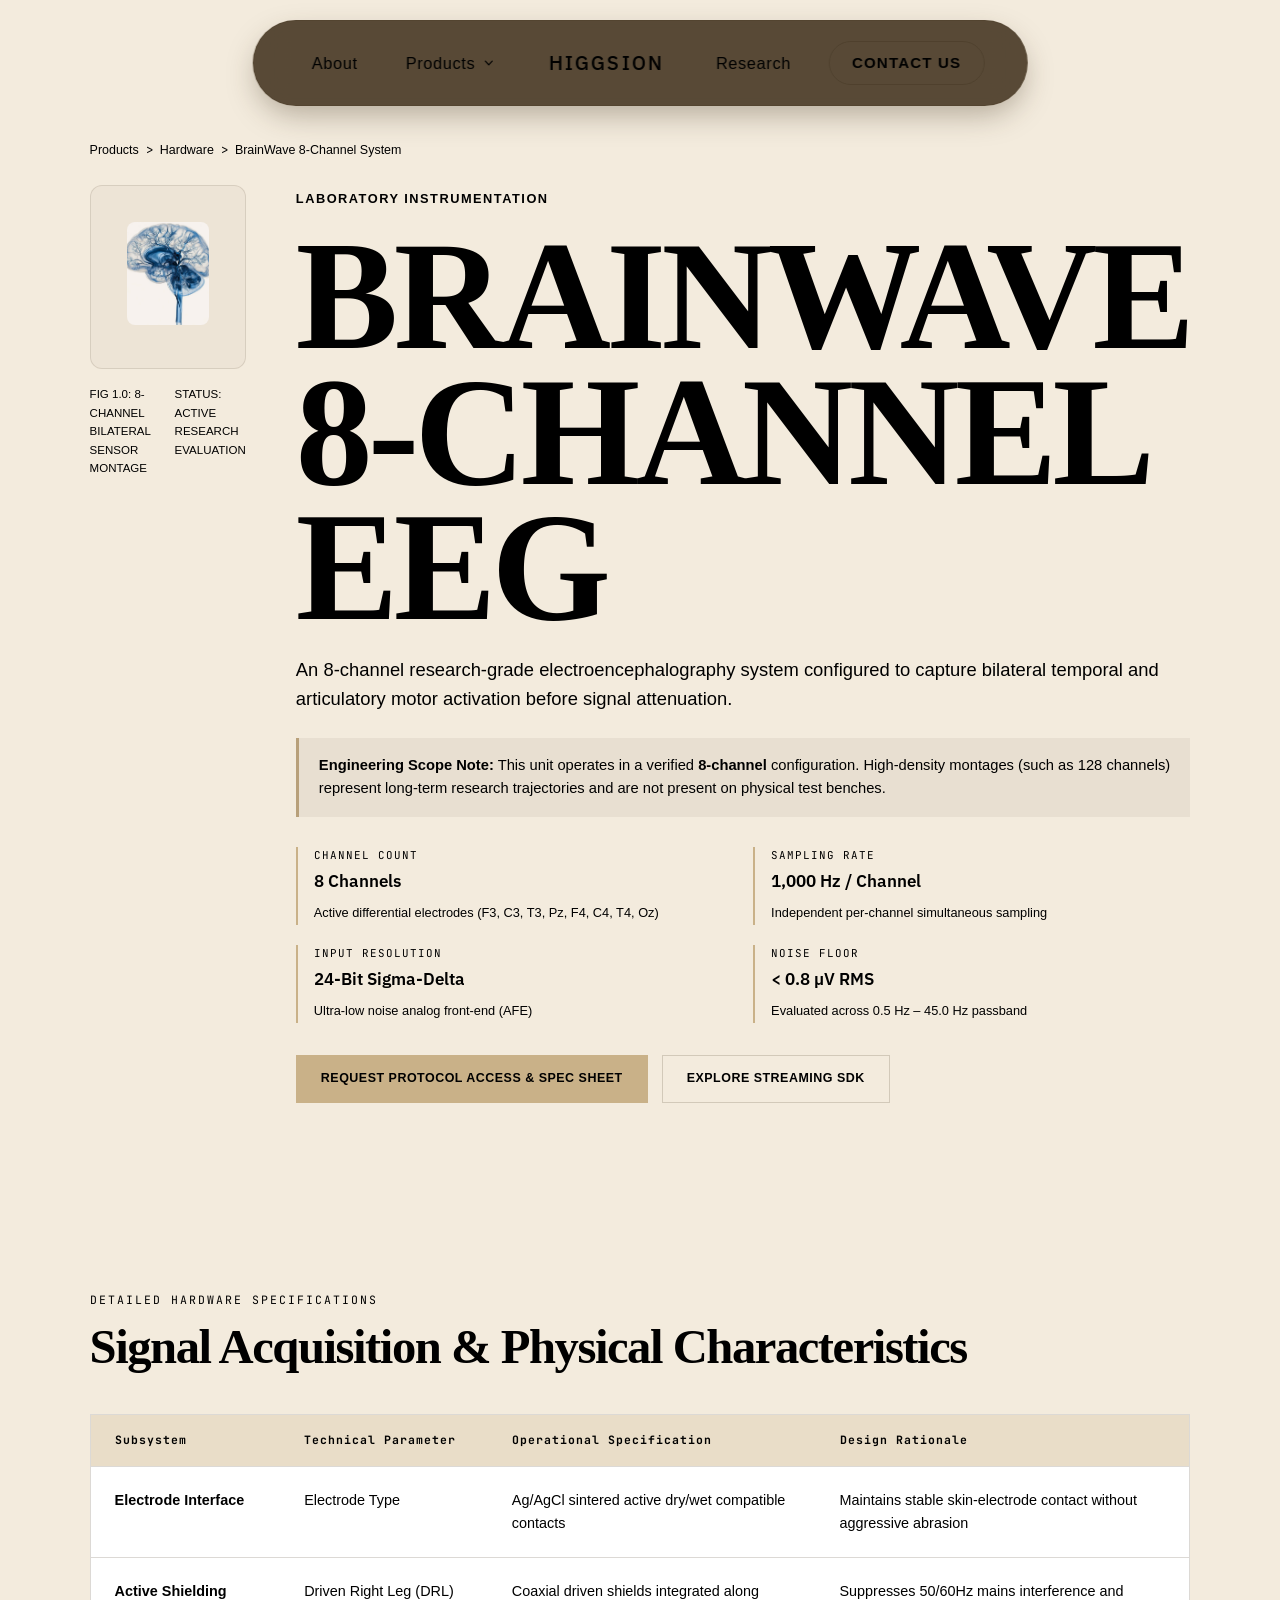
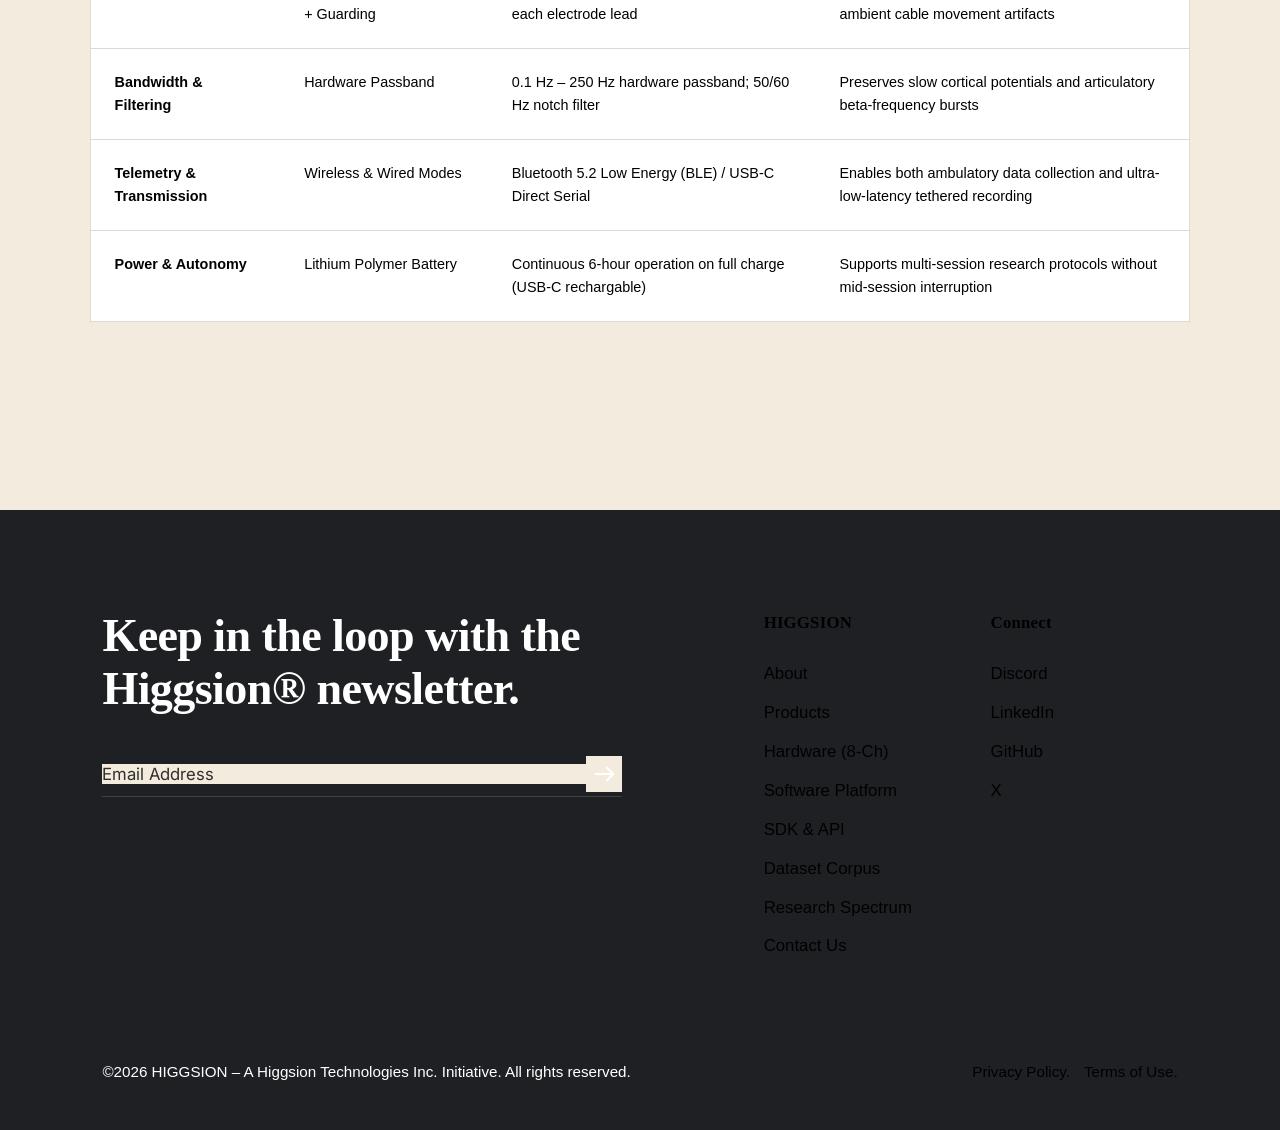
==== hardware-8ch.html @ 6fd5d8a6 "higgsion beige site" ====
<!DOCTYPE html>
<html lang="en">
<head>
    <meta charset="UTF-8">
    <meta name="viewport" content="width=device-width, initial-scale=1.0">
    <title>BrainWave 8-Channel EEG System | Higgsion Hardware</title>
    <meta name="description" content="Technical specifications, electrode montages, and signal acquisition details for the BrainWave 8-Channel Non-Invasive EEG System.">
    <link rel="stylesheet" href="style.css">
    <link rel="preconnect" href="https://fonts.googleapis.com">
    <link rel="preconnect" href="https://fonts.gstatic.com" crossorigin>
    <link href="https://fonts.googleapis.com/css2?family=Big+Shoulders+Display:wght@700;800;900&family=IBM+Plex+Sans:wght@400;500;600;700&family=Inter:wght@300;400;500;600&family=JetBrains+Mono:wght@400;500&display=swap" rel="stylesheet">
</head>
<body style="background-color: #F3EBDD; color: #000000;">
    <!-- Floating Tablet Navbar -->
    <header class="navbar" id="navbar">
        <div class="nav-container">
            <nav class="nav-links" id="primary-navigation" aria-label="Primary navigation">
                <a href="index.html#about" class="nav-item">About</a>

                <!-- Product Dropdown Menu Wrapper -->
                                <!-- Product Dropdown Menu Wrapper -->
                <div class="nav-dropdown-wrapper" id="product-dropdown-wrapper">
                    <a href="products.html" class="nav-item nav-dropdown-btn" id="product-menu-trigger">
                        <span>Products</span>
                        <svg class="dropdown-chevron-icon" viewBox="0 0 20 20" fill="currentColor">
                            <path fill-rule="evenodd" d="M5.23 7.21a.75.75 0 011.06.02L10 11.168l3.71-3.938a.75.75 0 111.08 1.04l-4.25 4.5a.75.75 0 01-1.08 0l-4.25-4.5a.75.75 0 01.02-1.06z" clip-rule="evenodd" />
                        </svg>
                    </a>

                    <!-- Mega Dropdown Panel -->
                    <div class="mega-dropdown-menu" id="product-mega-panel">
                        <div class="mega-dropdown-inner">
                            
                            <!-- Left Column: Categories -->
                            <div class="mega-col-categories">
                                <span class="mega-eyebrow-label">CATEGORIES</span>
                                
                                <div class="mega-category-item active" data-target="panel-hardware">
                                    <div class="cat-title">Hardware</div>
                                    <span class="cat-hint">BrainWave 8-Ch Sensory System</span>
                                </div>

                                <div class="mega-category-item" data-target="panel-software">
                                    <div class="cat-title">Software</div>
                                    <span class="cat-hint">Research Platform, SDK &amp; APIs</span>
                                </div>

                                <div class="mega-category-item" data-target="panel-dataset">
                                    <div class="cat-title">Corpus &amp; Models</div>
                                    <span class="cat-hint">Standardized Neural Datasets</span>
                                </div>
                            </div>

                            <div class="mega-vertical-divider"></div>

                            <!-- Right Dynamic Content Area -->
                            <div class="mega-col-content-view">
                                
                                <!-- Hardware View (Default Active) -->
                                <div class="mega-tab-view active" id="view-hardware">
                                    <div class="mega-view-grid">
                                        <div class="mega-view-info">
                                            <span class="mega-eyebrow-label">HARDWARE OVERVIEW</span>
                                            <h4 class="mega-highlight-title">BrainWave 8-Ch Headset</h4>
                                            <div class="headset-badge-tag">8-CH PRECISION MONTAGE</div>
                                            <p class="mega-highlight-desc">
                                                An 8-channel research-grade electroencephalography montage engineered for lightweight, non-invasive neural intent capture. Designed with active shielding, dry-contact compatibility, and micro-volt level signal fidelity.
                                            </p>
                                            <div class="mega-sub-links-group">
                                                <a href="hardware-8ch.html" class="mega-sub-link">
                                                    <span class="sub-link-title">Explore 8-Channel Specs &rarr;</span>
                                                    <span class="sub-link-desc">Electrode placement, sampling rate, and low-noise active acquisition.</span>
                                                </a>
                                            </div>
                                        </div>

                                        <div class="mega-view-card">
                                            <div class="mega-card-frame">
                                                <img src="assets/brain2.png" alt="BrainWave 8-Channel Headset" class="mega-preview-img">
                                                <div class="mega-card-caption">
                                                    <strong>BrainWave 8-Ch Headset</strong>
                                                    <span>Laboratory-grade precision for non-invasive neural communication.</span>
                                                </div>
                                            </div>
                                        </div>
                                    </div>
                                </div>

                                <!-- Software View -->
                                <div class="mega-tab-view" id="view-software">
                                    <div class="mega-view-grid">
                                        <div class="mega-view-info">
                                            <span class="mega-eyebrow-label">SOFTWARE &amp; DEVELOPER TOOLS</span>
                                            <h4 class="mega-highlight-title">Computational Neural Suite</h4>
                                            <p class="mega-highlight-desc">
                                                Comprehensive developer tools, neural token datasets, and high-throughput streaming APIs to build brain–computer applications.
                                            </p>
                                            
                                            <div class="software-features-list">
                                                <a href="software-research.html" class="software-feature-item">
                                                    <div class="feature-tag">PLATFORM</div>
                                                    <div class="feature-detail">
                                                        <span class="feature-name">Research Platform</span>
                                                        <span class="feature-sub">Real-time telemetry, spectral decomposition, and protocol design.</span>
                                                    </div>
                                                </a>

                                                <a href="software-sdk.html" class="software-feature-item">
                                                    <div class="feature-tag">SDK &amp; API</div>
                                                    <div class="feature-detail">
                                                        <span class="feature-name">Core SDK &amp; Streaming API</span>
                                                        <span class="feature-sub">Python &amp; C++ bindings, Lab Streaming Layer (LSL), sub-15ms WebSocket.</span>
                                                    </div>
                                                </a>

                                                <a href="software-models.html" class="software-feature-item">
                                                    <div class="feature-tag">MODELS</div>
                                                    <div class="feature-detail">
                                                        <span class="feature-name">Neural Models &amp; Apps</span>
                                                        <span class="feature-sub">Spatiotemporal conformers &amp; phoneme decoding prototypes.</span>
                                                    </div>
                                                </a>
                                            </div>
                                        </div>

                                        <div class="mega-view-card">
                                            <div class="mega-card-frame">
                                                <img src="assets/brain3.png" alt="Neural Decoding Suite" class="mega-preview-img">
                                                <div class="mega-card-caption">
                                                    <strong>Developer Suite</strong>
                                                    <span>Stream live telemetry, train decoders, and integrate assistive apps.</span>
                                                </div>
                                            </div>
                                        </div>
                                    </div>
                                </div>

                                <!-- Corpus & Models View -->
                                <div class="mega-tab-view" id="view-dataset">
                                    <div class="mega-view-grid">
                                        <div class="mega-view-info">
                                            <span class="mega-eyebrow-label">NEURAL DATASETS</span>
                                            <h4 class="mega-highlight-title">Standardized Neural Corpus</h4>
                                            <div class="headset-badge-tag">TARGET: 50–100 PARTICIPANTS</div>
                                            <p class="mega-highlight-desc">
                                                Synchronized 8-channel EEG recordings mapped against phoneme prompts, imagined speech sequences, and motor intentions.
                                            </p>
                                            <div class="mega-sub-links-group">
                                                <a href="software-dataset.html" class="mega-sub-link">
                                                    <span class="sub-link-title">Explore Dataset Documentation &rarr;</span>
                                                    <span class="sub-link-desc">Target cohort metrics, schema, protocol verification and licensing.</span>
                                                </a>
                                            </div>
                                        </div>

                                        <div class="mega-view-card">
                                            <div class="mega-card-frame">
                                                <img src="assets/dataset.jpg" alt="Neural Corpus" class="mega-preview-img">
                                                <div class="mega-card-caption">
                                                    <strong>Standardized Data Tokenizer</strong>
                                                    <span>BIDS-compliant neural telemetry for machine learning.</span>
                                                </div>
                                            </div>
                                        </div>
                                    </div>
                                </div>

                            </div>

                        </div>
                    </div>
                </div>
                <a href="index.html" class="nav-item nav-brand-highlight">HIGGSION</a>
                <a href="research.html" class="nav-item">Research</a>
                <a href="#contact" class="btn btn-secondary nav-cta" id="nav-contact-btn">Contact Us</a>
            </nav>
            <button type="button" class="mobile-toggle" id="mobile-toggle" aria-expanded="false" aria-controls="primary-navigation" aria-label="Toggle menu">
                <span class="toggle-bar"></span>
                <span class="toggle-bar"></span>
            </button>
        </div>
    </header>

    <main style="padding-top: 140px; padding-bottom: 80px;">
        <div class="container">
            <!-- Breadcrumbs -->
            <div style="font-family: var(--font-mono); font-size: 0.78rem; color: #000000; margin-bottom: 24px;">
                <a href="products.html" style="color: #000000; text-decoration: none;">Products</a> &gt; <span>Hardware</span> &gt; <span>BrainWave 8-Channel System</span>
            </div>

            <div class="hardware-hero-grid" style="display: grid; grid-template-columns: 1.1fr 1fr; gap: 50px; align-items: start; margin-bottom: 80px;">
                <div class="hardware-media-column">
                    <div style="background: rgba(70, 50, 25, 0.03); border: 1px solid rgba(60, 45, 25, 0.12); border-radius: 12px; padding: 36px; text-align: center;">
                        <img src="assets/brain2.png" alt="BrainWave 8-Channel EEG Montage" style="max-width: 100%; height: auto; border-radius: 8px;">
                    </div>
                    <div style="margin-top: 16px; display: flex; justify-content: space-between; font-family: var(--font-mono); font-size: 0.72rem; color: #000000;">
                        <span>FIG 1.0: 8-CHANNEL BILATERAL SENSOR MONTAGE</span>
                        <span>STATUS: ACTIVE RESEARCH EVALUATION</span>
                    </div>
                </div>

                <div class="hardware-spec-summary">
                    <span class="section-tag-eyebrow">LABORATORY INSTRUMENTATION</span>
                    <h1 class="hero-title" style="font-size: clamp(2.8rem, 5vw, 4.5rem); margin: 8px 0 20px 0;">BrainWave 8-Channel EEG</h1>
                    <p style="font-size: 1.15rem; line-height: 1.6; color: #000000; margin-bottom: 24px;">
                        An 8-channel research-grade electroencephalography system configured to capture bilateral temporal and articulatory motor activation before signal attenuation.
                    </p>

                    <div style="background: rgba(60, 45, 25, 0.06); border-left: 3px solid #B8A07A; padding: 16px 20px; margin-bottom: 30px;">
                        <p style="margin: 0; font-size: 0.92rem; color: #000000;">
                            <strong>Engineering Scope Note:</strong> This unit operates in a verified <strong>8-channel</strong> configuration. High-density montages (such as 128 channels) represent long-term research trajectories and are not present on physical test benches.
                        </p>
                    </div>

                    <div class="specs-grid" style="display: grid; grid-template-columns: 1fr 1fr; gap: 20px; margin-bottom: 32px;">
                        <div class="spec-item">
                            <span class="spec-label">CHANNEL COUNT</span>
                            <span class="spec-value">8 Channels</span>
                            <span class="spec-desc">Active differential electrodes (F3, C3, T3, Pz, F4, C4, T4, Oz)</span>
                        </div>
                        <div class="spec-item">
                            <span class="spec-label">SAMPLING RATE</span>
                            <span class="spec-value">1,000 Hz / Channel</span>
                            <span class="spec-desc">Independent per-channel simultaneous sampling</span>
                        </div>
                        <div class="spec-item">
                            <span class="spec-label">INPUT RESOLUTION</span>
                            <span class="spec-value">24-Bit Sigma-Delta</span>
                            <span class="spec-desc">Ultra-low noise analog front-end (AFE)</span>
                        </div>
                        <div class="spec-item">
                            <span class="spec-label">NOISE FLOOR</span>
                            <span class="spec-value">&lt; 0.8 µV RMS</span>
                            <span class="spec-desc">Evaluated across 0.5 Hz – 45.0 Hz passband</span>
                        </div>
                    </div>

                    <div style="display: flex; gap: 14px; flex-wrap: wrap;">
                        <a href="#contact" class="btn btn-primary">Request Protocol Access &amp; Spec Sheet</a>
                        <a href="software-sdk.html" class="btn btn-outline">Explore Streaming SDK</a>
                    </div>
                </div>
            </div>

            <!-- Deep Dive Architecture -->
            <section class="section" style="padding: 60px 0; border-top: 1px solid rgba(60, 45, 25, 0.08);">
                <span class="section-num">DETAILED HARDWARE SPECIFICATIONS</span>
                <h2 class="section-heading" style="margin-bottom: 40px;">Signal Acquisition &amp; Physical Characteristics</h2>

                <div class="research-table-wrapper">
                    <table class="research-table">
                        <thead>
                            <tr>
                                <th>Subsystem</th>
                                <th>Technical Parameter</th>
                                <th>Operational Specification</th>
                                <th>Design Rationale</th>
                            </tr>
                        </thead>
                        <tbody>
                            <tr>
                                <td><strong>Electrode Interface</strong></td>
                                <td>Electrode Type</td>
                                <td>Ag/AgCl sintered active dry/wet compatible contacts</td>
                                <td>Maintains stable skin-electrode contact without aggressive abrasion</td>
                            </tr>
                            <tr>
                                <td><strong>Active Shielding</strong></td>
                                <td>Driven Right Leg (DRL) + Guarding</td>
                                <td>Coaxial driven shields integrated along each electrode lead</td>
                                <td>Suppresses 50/60Hz mains interference and ambient cable movement artifacts</td>
                            </tr>
                            <tr>
                                <td><strong>Bandwidth &amp; Filtering</strong></td>
                                <td>Hardware Passband</td>
                                <td>0.1 Hz – 250 Hz hardware passband; 50/60 Hz notch filter</td>
                                <td>Preserves slow cortical potentials and articulatory beta-frequency bursts</td>
                            </tr>
                            <tr>
                                <td><strong>Telemetry &amp; Transmission</strong></td>
                                <td>Wireless &amp; Wired Modes</td>
                                <td>Bluetooth 5.2 Low Energy (BLE) / USB-C Direct Serial</td>
                                <td>Enables both ambulatory data collection and ultra-low-latency tethered recording</td>
                            </tr>
                            <tr>
                                <td><strong>Power &amp; Autonomy</strong></td>
                                <td>Lithium Polymer Battery</td>
                                <td>Continuous 6-hour operation on full charge (USB-C rechargable)</td>
                                <td>Supports multi-session research protocols without mid-session interruption</td>
                            </tr>
                        </tbody>
                    </table>
                </div>
            </section>
        </div>
    </main>

        <!-- GSAP-STYLE MINIMAL EDITORIAL LIGHT FOOTER -->
        <footer class="site-footer gsap-style-footer" id="footer">
            <div class="container footer-main-wrapper">
                <div class="footer-top-grid">
                    <div class="footer-newsletter-col">
                        <h2 class="newsletter-headline">Keep in the loop with the Higgsion® newsletter.</h2>
                        <form class="newsletter-form" id="newsletter-form" onsubmit="event.preventDefault();">
                            <div class="newsletter-input-wrap">
                                <input type="email" placeholder="Email Address" required class="newsletter-input">
                                <button type="submit" class="newsletter-submit-btn" aria-label="Subscribe">
                                    <svg viewBox="0 0 24 24" fill="none" stroke="currentColor" stroke-width="1.8">
                                        <line x1="4" y1="12" x2="20" y2="12"></line>
                                        <polyline points="14 6 20 12 14 18"></polyline>
                                    </svg>
                                </button>
                            </div>
                        </form>
                    </div>

                    <div class="footer-columns-group">
                        <div class="footer-nav-col">
                            <h4 class="col-title">HIGGSION</h4>
                            <ul class="col-links">
                                <li><a href="index.html#about">About</a></li>
                                <li><a href="products.html">Products</a></li>
                                <li><a href="hardware-8ch.html">Hardware (8-Ch)</a></li>
                                <li><a href="software-research.html">Software Platform</a></li>
                                <li><a href="software-sdk.html">SDK & API</a></li>
                                <li><a href="software-dataset.html">Dataset Corpus</a></li>
                                <li><a href="research.html">Research Spectrum</a></li>
                                <li><a href="#contact" class="footer-contact-trigger">Contact Us</a></li>
                            </ul>
                        </div>

                        <div class="footer-nav-col">
                            <h4 class="col-title">Connect</h4>
                            <ul class="col-links">
                                <li><a href="https://discord.com" target="_blank" rel="noopener">Discord</a></li>
                                <li><a href="https://linkedin.com" target="_blank" rel="noopener">LinkedIn</a></li>
                                <li><a href="https://github.com" target="_blank" rel="noopener">GitHub</a></li>
                                <li><a href="https://x.com" target="_blank" rel="noopener">X</a></li>
                            </ul>
                        </div>
                    </div>
                </div>

                <div class="footer-bottom-flex">
                    <div class="footer-copy-text">
                        ©2026 HIGGSION – A Higgsion Technologies Inc. Initiative. All rights reserved.
                    </div>
                    <div class="footer-legal-group">
                        <a href="#privacy">Privacy Policy.</a>
                        <a href="#terms">Terms of Use.</a>
                    </div>
                </div>
            </div>
        </footer>
    <script src="script.js"></script>
    <!-- Universal Accessible Modal Dialog -->
    <div class="modal-backdrop" id="universal-modal" aria-hidden="true" role="dialog" aria-modal="true" aria-labelledby="modal-title">
        <div class="modal-window">
            <button class="modal-close-btn" id="modal-close-btn" aria-label="Close dialog">&times;</button>
            <div class="modal-header">
                <span class="modal-eyebrow" id="modal-eyebrow">BRAINWAVE R&amp;D DESK</span>
                <h3 class="modal-title" id="modal-title">Initiate Inquiry</h3>
            </div>
            <div class="modal-body" id="modal-body">
                <form id="modal-request-form" class="modal-form">
                    <div class="form-group">
                        <label for="modal-input-name">FULL NAME</label>
                        <input type="text" id="modal-input-name" required placeholder="Dr. Jane Doe">
                    </div>
                    <div class="form-group">
                        <label for="modal-input-email">INSTITUTIONAL EMAIL</label>
                        <input type="email" id="modal-input-email" required placeholder="colleague@institution.edu">
                    </div>
                    <div class="form-group">
                        <label for="modal-input-topic">TOPIC / INQUIRY TYPE</label>
                        <input type="text" id="modal-input-topic" required placeholder="Hardware Allocation, SDK Integration, Dataset Access">
                    </div>
                    <div class="form-group">
                        <label for="modal-input-message">MESSAGE</label>
                        <textarea id="modal-input-message" rows="4" required placeholder="Describe your research protocol or inquiry details..."></textarea>
                    </div>
                    <button type="submit" class="btn btn-primary btn-block modal-submit-btn">
                        <span>Submit Inquiry</span>
                    </button>
                    <div id="modal-feedback" class="form-feedback" aria-live="polite"></div>
                </form>
            </div>
        </div>
    </div>
    <script src="script.js"></script>
</body>
</html>
---- style.css ----
/* ==========================================================================
   DESIGN SYSTEM TOKENS & FOUNDATIONS
   Theme: Scientific, Clinical, Restrained Editorial Light Palette
   ========================================================================== */

:root {
    /* Required Primary Palette */
    --color-bg: #F3EBDD;             /* Main background (Warm white) */
    --color-text-primary: #000000;   /* Graphite / Primary text */
    --color-text-secondary: #000000; /* Cool muted grey / Secondary text */
    --color-primary-blue: #C9B188;   /* Scientific Slate Blue */
    --color-section-bg: #E9DDC8;     /* Section background (Soft grey) */
    --color-border: rgba(60, 45, 25, 0.18);         /* Precision hairline border */
    --color-deep-navy: #E4D8C2;      /* High-contrast scientific dark */
    --color-electric-blue: #A8844F;  /* High-impact accent blue */
    --color-white: #FFFFFF;
    
    /* Functional Semantic Aliases */
    --surface-card: #F8F2E7;
    --surface-card-hover: #F8F9FA;
    --border-subtle: rgba(32, 42, 53, 0.08);
    --border-dark-section: rgba(60, 45, 25, 0.18);
    --border-accent: rgba(160, 130, 80, 0.35);

    /* Typography Families */
    --font-editorial: 'Big Shoulders Display', -apple-system, sans-serif;
    --font-heading: 'IBM Plex Sans', -apple-system, BlinkMacSystemFont, sans-serif;
    --font-ui: 'Inter', -apple-system, BlinkMacSystemFont, sans-serif;
    --font-mono: 'JetBrains Mono', 'Courier New', monospace;

    /* Transitions & Layout */
    --transition-fast: 0.18s cubic-bezier(0.16, 1, 0.3, 1);
    --transition-smooth: 0.35s cubic-bezier(0.16, 1, 0.3, 1);
    --container-max: 1240px;
    --radius-sharp: 0px; /* Rigorous clinical aesthetic */
}

/* Base Reset & Box Sizing */
*, *::before, *::after {
    margin: 0;
    padding: 0;
    box-sizing: border-box;
}

html {
    scroll-behavior: smooth;
    font-size: 16px;
    background-color: var(--color-bg);
}

body {
    background-color: var(--color-bg);
    color: #000000;
    font-family: var(--font-ui);
    font-size: 1rem;
    line-height: 1.65;
    -webkit-font-smoothing: antialiased;
    -moz-osx-font-smoothing: grayscale;
    overflow-x: hidden;
}

/* Accessibility Skip Link */
.skip-link {
    position: absolute;
    top: -40px;
    left: 20px;
    background: var(--color-deep-navy);
    color: #000000;
    padding: 8px 16px;
    z-index: 9999;
    font-family: var(--font-mono);
    font-size: 0.85rem;
    text-decoration: none;
    transition: top 0.2s ease;
}
.skip-link:focus {
    top: 15px;
}

/* Global Container */
.container {
    width: 100%;
    max-width: var(--container-max);
    margin: 0 auto;
    padding: 0 32px;
}

/* Section Rhythm */
.section {
    padding: 110px 0;
    border-bottom: 1px solid var(--color-border);
    position: relative;
}

/* ==========================================================================
   NAVIGATION BAR
   ========================================================================== */

.navbar {
    position: sticky;
    top: 0;
    z-index: 1000;
    background: rgba(70, 50, 25, 0.94);
    backdrop-filter: blur(10px);
    border-bottom: 1px solid var(--color-border);
    transition: background 0.2s ease;
}

.nav-container {
    max-width: var(--container-max);
    margin: 0 auto;
    padding: 18px 32px;
    display: flex;
    justify-content: space-between;
    align-items: center;
}

.nav-brand {
    display: flex;
    align-items: center;
    gap: 16px;
}

.brand-link {
    display: flex;
    flex-direction: column;
    text-decoration: none;
}

.brand-name {
    font-family: var(--font-heading);
    font-weight: 700;
    font-size: 1.25rem;
    letter-spacing: -0.5px;
    color: #000000;
    line-height: 1;
}

.brand-sub {
    font-family: var(--font-mono);
    font-size: 0.65rem;
    letter-spacing: 1px;
    color: #000000;
    text-transform: uppercase;
}

.status-pill {
    display: inline-flex;
    align-items: center;
    gap: 8px;
    background: var(--color-section-bg);
    border: 1px solid var(--color-border);
    padding: 4px 10px;
    font-family: var(--font-mono);
    font-size: 0.65rem;
    color: #000000;
    letter-spacing: 1.2px;
}

.status-indicator {
    width: 6px;
    height: 6px;
    background: var(--color-primary-blue);
    border-radius: 50%;
    animation: statusPulse 2.4s infinite;
}

@keyframes statusPulse {
    0%, 100% { opacity: 1; transform: scale(1); }
    50% { opacity: 0.3; transform: scale(0.8); }
}

.nav-links {
    display: flex;
    align-items: center;
    gap: 28px;
}

.nav-item {
    font-family: var(--font-ui);
    font-size: 0.88rem;
    font-weight: 500;
    color: #000000;
    text-decoration: none;
    transition: color var(--transition-fast);
}

.nav-item:hover, .nav-item:focus {
    color: #000000;
}

.nav-actions {
    display: flex;
    align-items: center;
    gap: 12px;
}

.mobile-toggle {
    display: none;
    background: none;
    border: 1px solid var(--color-border);
    padding: 8px 10px;
    cursor: pointer;
}

.toggle-bar {
    display: block;
    width: 20px;
    height: 2px;
    background: var(--color-text-primary);
    margin: 4px 0;
    transition: transform 0.2s ease;
}

/* ==========================================================================
   BUTTONS & TYPOGRAPHIC PRIMITIVES
   ========================================================================== */

.btn {
    display: inline-flex;
    align-items: center;
    justify-content: center;
    gap: 10px;
    font-family: var(--font-mono);
    font-size: 0.78rem;
    font-weight: 500;
    letter-spacing: 1px;
    text-transform: uppercase;
    text-decoration: none;
    padding: 13px 24px;
    border: 1px solid transparent;
    cursor: pointer;
    transition: all var(--transition-fast);
}

.btn-primary {
    background: var(--color-primary-blue);
    color: #000000;
    border-color: var(--color-primary-blue);
}

.btn-primary:hover, .btn-primary:focus {
    background: #BBA277;
    border-color: #B8A07A;
    box-shadow: 0 4px 12px rgba(60, 45, 25, 0.2);
}

.btn-secondary {
    background: transparent;
    color: #000000;
    border-color: var(--color-border);
}

.btn-secondary:hover {
    border-color: var(--color-primary-blue);
    background: rgba(60, 45, 25, 0.04);
}

.btn-outline {
    background: transparent;
    color: #000000;
    border: 1px solid var(--color-border);
}

.btn-outline:hover {
    border-color: var(--color-text-primary);
    background: #FFFFFF;
}

.btn-arrow {
    display: inline-block;
    transition: transform var(--transition-fast);
}

.btn:hover .btn-arrow {
    transform: translateX(4px);
}

.btn-block {
    width: 100%;
}

/* Section Intros & Headings */
.section-num {
    display: block;
    font-family: var(--font-mono);
    font-size: 0.72rem;
    letter-spacing: 2px;
    color: #000000;
    text-transform: uppercase;
    margin-bottom: 12px;
}

.section-heading {
    font-family: var(--font-heading);
    font-size: clamp(2.2rem, 3.8vw, 3.4rem);
    font-weight: 700;
    line-height: 1.1;
    color: #000000;
    letter-spacing: -1px;
    margin-bottom: 16px;
    max-width: 900px;
}

.section-summary {
    font-size: 1.1rem;
    color: #000000;
    max-width: 760px;
    line-height: 1.6;
}

.section-intro {
    margin-bottom: 56px;
}

/* ==========================================================================
   SECTION 1: HERO
   ========================================================================== */

.hero-section {
    padding: 100px 0 90px;
    background: radial-gradient(circle at 80% 20%, rgba(60, 45, 25, 0.05) 0%, transparent 60%);
}

.eyebrow-wrapper {
    display: flex;
    align-items: center;
    gap: 16px;
    margin-bottom: 20px;
    flex-wrap: wrap;
}

.eyebrow {
    font-family: var(--font-mono);
    font-size: 0.75rem;
    letter-spacing: 2.5px;
    color: #000000;
    font-weight: 500;
}

.meta-tag {
    font-family: var(--font-mono);
    font-size: 0.65rem;
    letter-spacing: 1px;
    color: #000000;
    background: var(--color-section-bg);
    border: 1px solid var(--color-border);
    padding: 3px 8px;
}

.hero-title {
    font-family: var(--font-editorial);
    font-size: clamp(4.5rem, 11vw, 9.5rem);
    line-height: 0.88;
    font-weight: 900;
    letter-spacing: -0.5px;
    text-transform: uppercase;
    color: #000000;
    margin-bottom: 45px;
}

.hero-grid {
    display: grid;
    grid-template-columns: 1.1fr 1.25fr;
    gap: 50px;
    align-items: flex-start;
}

.hero-lead {
    font-size: 1.35rem;
    font-weight: 400;
    line-height: 1.5;
    color: #000000;
    margin-bottom: 20px;
}

.hero-detail {
    font-size: 1rem;
    line-height: 1.65;
    color: #000000;
    margin-bottom: 35px;
}

.hero-actions {
    display: flex;
    gap: 14px;
    flex-wrap: wrap;
}

/* Hero Signal Visualizer */
.hero-telemetry-stage {
    display: flex;
    flex-direction: column;
    gap: 12px;
}

.telemetry-card {
    background: var(--color-deep-navy);
    border: 1px solid #B8A07A;
    padding: 24px;
    box-shadow: 0 16px 36px rgba(60, 45, 25, 0.08);
}

.telemetry-top {
    display: flex;
    justify-content: space-between;
    align-items: center;
    border-bottom: 1px solid rgba(60, 45, 25, 0.1);
    padding-bottom: 12px;
    margin-bottom: 16px;
    font-family: var(--font-mono);
    font-size: 0.68rem;
    letter-spacing: 1px;
}

.telemetry-label {
    color: #000000;
}

.telemetry-status {
    color: #000000;
}

.canvas-wrapper {
    width: 100%;
    height: 180px;
    background: #E9DDC8;
    border: 1px solid rgba(60, 45, 25, 0.05);
    position: relative;
}

#eeg-canvas {
    width: 100%;
    height: 100%;
    display: block;
}

.telemetry-footer {
    display: grid;
    grid-template-columns: repeat(3, 1fr);
    gap: 12px;
    margin-top: 16px;
    padding-top: 12px;
    border-top: 1px solid rgba(60, 45, 25, 0.1);
    font-family: var(--font-mono);
    font-size: 0.65rem;
    color: #000000;
}

.telemetry-footer strong {
    color: #000000;
}

.figure-caption {
    font-size: 0.8rem;
    color: #000000;
    line-height: 1.45;
}

/* ==========================================================================
   SECTION 2: RESEARCH CREDIBILITY
   ========================================================================== */

.credibility-section {
    background: var(--color-section-bg);
}

.credibility-grid {
    display: grid;
    grid-template-columns: repeat(auto-fit, minmax(220px, 1fr));
    gap: 20px;
}

.credibility-card {
    background: var(--color-white);
    border: 1px solid var(--color-border);
    padding: 32px 26px;
    display: flex;
    flex-direction: column;
    transition: transform var(--transition-fast), border-color var(--transition-fast);
}

.credibility-card:hover {
    transform: translateY(-3px);
    border-color: var(--color-primary-blue);
}

.card-meta {
    font-family: var(--font-mono);
    font-size: 0.68rem;
    color: #000000;
    letter-spacing: 1.5px;
    margin-bottom: 14px;
}

.card-title {
    font-family: var(--font-heading);
    font-size: 1.25rem;
    font-weight: 600;
    line-height: 1.2;
    margin-bottom: 12px;
    color: #000000;
}

.card-body {
    font-size: 0.9rem;
    color: #000000;
    line-height: 1.55;
    margin-bottom: 24px;
    flex-grow: 1;
}

.spec-list {
    list-style: none;
    border-top: 1px solid var(--color-border);
    padding-top: 16px;
    font-family: var(--font-mono);
    font-size: 0.7rem;
    color: #000000;
}

.spec-list li {
    margin-bottom: 6px;
    display: flex;
    align-items: center;
}

.spec-list li::before {
    content: "—";
    margin-right: 8px;
    color: #000000;
}

/* ==========================================================================
   SECTION 3: THE CHALLENGE
   ========================================================================== */

.two-col-layout {
    display: grid;
    grid-template-columns: 1.15fr 1fr;
    gap: 70px;
    align-items: center;
}

.editorial-text p {
    font-size: 1.05rem;
    color: #000000;
    margin-bottom: 20px;
    line-height: 1.7;
}

.scientific-quote {
    border-left: 2px solid var(--color-primary-blue);
    padding: 16px 24px;
    margin: 28px 0;
    font-style: italic;
    color: #000000;
    background: var(--color-section-bg);
}

.clinical-caveat {
    font-size: 0.85rem !important;
    border: 1px solid var(--color-border);
    padding: 12px 16px;
    background: #FFFFFF;
}

/* Schematic Box */
.clinical-diagram-card {
    background: var(--color-white);
    border: 1px solid var(--color-border);
    padding: 36px;
}

.diagram-head {
    display: flex;
    justify-content: space-between;
    font-family: var(--font-mono);
    font-size: 0.68rem;
    color: #000000;
    letter-spacing: 1px;
    border-bottom: 1px solid var(--color-border);
    padding-bottom: 12px;
    margin-bottom: 30px;
}

.schematic-box {
    display: flex;
    flex-direction: column;
    gap: 16px;
    position: relative;
}

.cortex-block, .muscle-block {
    background: var(--color-section-bg);
    border: 1px solid var(--color-border);
    padding: 20px;
    display: flex;
    flex-direction: column;
    gap: 6px;
}

.cortex-tag {
    font-family: var(--font-mono);
    font-size: 0.72rem;
    font-weight: 500;
    letter-spacing: 1px;
    color: #000000;
}

.cortex-status {
    font-size: 0.88rem;
    font-weight: 500;
    color: #000000;
}

.break-line {
    text-align: center;
    font-family: var(--font-mono);
    font-size: 0.72rem;
    color: #000000;
    padding: 6px 0;
    letter-spacing: 1px;
}

.bridge-arrow {
    margin-top: 10px;
    border: 1px dashed var(--color-electric-blue);
    padding: 14px;
    text-align: center;
    background: rgba(60, 45, 25, 0.03);
}

.bridge-label {
    font-family: var(--font-mono);
    font-size: 0.75rem;
    font-weight: 500;
    color: #000000;
    letter-spacing: 1px;
}

.diagram-caption {
    margin-top: 24px;
    font-size: 0.78rem;
    color: #000000;
    line-height: 1.45;
}

/* ==========================================================================
   SECTION 4: HOW IT WORKS
   ========================================================================== */

.workflow-steps {
    display: grid;
    grid-template-columns: repeat(4, 1fr);
    gap: 24px;
}

.step-card {
    background: var(--color-white);
    border: 1px solid var(--color-border);
    padding: 36px 24px;
    position: relative;
    display: flex;
    flex-direction: column;
}

.step-number {
    font-family: var(--font-editorial);
    font-size: 3rem;
    line-height: 1;
    color: #000000;
    margin-bottom: 8px;
}

.step-category {
    font-family: var(--font-mono);
    font-size: 0.68rem;
    letter-spacing: 1.5px;
    color: #000000;
    margin-bottom: 12px;
}

.step-title {
    font-family: var(--font-heading);
    font-size: 1.25rem;
    font-weight: 600;
    margin-bottom: 14px;
    color: #000000;
}

.step-description {
    font-size: 0.88rem;
    color: #000000;
    line-height: 1.55;
    margin-bottom: 24px;
    flex-grow: 1;
}

.step-tech-specs {
    border-top: 1px solid var(--color-border);
    padding-top: 14px;
    display: flex;
    flex-direction: column;
    gap: 4px;
    font-family: var(--font-mono);
    font-size: 0.7rem;
    color: #000000;
}

/* ==========================================================================
   SECTION 5: TECHNOLOGY (Deep Navy High-Impact)
   ========================================================================== */

.dark-theme {
    background-color: var(--color-deep-navy);
    color: #000000;
}

.text-white { color: #000000 !important; }
.text-electric { color: #000000 !important; }
.text-secondary-dark { color: #000000 !important; }

.tech-tabs {
    display: flex;
    border-bottom: 1px solid var(--border-dark-section);
    overflow-x: auto;
}

.tab-btn {
    background: none;
    border: none;
    color: #000000;
    font-family: var(--font-mono);
    font-size: 0.75rem;
    letter-spacing: 1.5px;
    padding: 16px 24px;
    cursor: pointer;
    border-bottom: 2px solid transparent;
    transition: all var(--transition-fast);
    white-space: nowrap;
}

.tab-btn:hover {
    color: #000000;
}

.tab-btn.active {
    color: #000000;
    border-bottom-color: var(--color-electric-blue);
}

.tab-content-panel {
    display: grid;
    grid-template-columns: 1.2fr 1fr;
    gap: 40px;
    background: #E4D8C2;
    border: 1px solid var(--border-dark-section);
    border-top: none;
    padding: 48px 40px;
}

.badge-stage {
    font-family: var(--font-mono);
    font-size: 0.7rem;
    letter-spacing: 2px;
    color: #000000;
    display: inline-block;
    margin-bottom: 12px;
}

.panel-heading {
    font-family: var(--font-heading);
    font-size: 2rem;
    font-weight: 600;
    margin-bottom: 18px;
    color: #000000;
}

.panel-description {
    font-size: 0.98rem;
    line-height: 1.65;
    color: #000000;
    margin-bottom: 32px;
}

.panel-meta-grid {
    display: grid;
    grid-template-columns: repeat(3, 1fr);
    gap: 16px;
    border-top: 1px solid var(--border-dark-section);
    padding-top: 24px;
}

.meta-box {
    display: flex;
    flex-direction: column;
    gap: 4px;
}

.meta-name {
    font-family: var(--font-mono);
    font-size: 0.65rem;
    letter-spacing: 1px;
    color: #000000;
}

.meta-val {
    font-family: var(--font-mono);
    font-size: 0.82rem;
    color: #000000;
    font-weight: 500;
}

/* Terminal Visualizer */
.code-terminal {
    background: #E4D8C2;
    border: 1px solid #B8A07A;
    font-family: var(--font-mono);
    height: 100%;
}

.terminal-bar {
    display: flex;
    align-items: center;
    gap: 6px;
    padding: 10px 14px;
    background: #E4D8C2;
    border-bottom: 1px solid #B8A07A;
}

.term-dot {
    width: 8px;
    height: 8px;
    border-radius: 50%;
    background: #D9C7A6;
}

.term-title {
    font-size: 0.68rem;
    color: #000000;
    margin-left: 8px;
}

.code-terminal pre {
    padding: 20px;
    overflow-x: auto;
}

.code-terminal code {
    font-size: 0.78rem;
    line-height: 1.6;
    color: #000000;
}

.tech-disclaimer {
    margin-top: 24px;
    font-size: 0.75rem;
    color: #000000;
}

/* ==========================================================================
   SECTION 6: HARDWARE
   ========================================================================== */

.hardware-showcase {
    display: grid;
    grid-template-columns: 1fr 1.1fr;
    gap: 50px;
    align-items: center;
}

.hardware-frame {
    background: var(--color-white);
    border: 1px solid var(--color-border);
    padding: 30px;
    position: relative;
}

.hardware-tag {
    font-family: var(--font-mono);
    font-size: 0.65rem;
    letter-spacing: 1px;
    color: #000000;
    margin-bottom: 16px;
}

.headset-svg {
    width: 100%;
    height: auto;
    display: block;
}

.hardware-label-strip {
    display: flex;
    justify-content: space-between;
    margin-top: 16px;
    border-top: 1px solid var(--color-border);
    padding-top: 10px;
    font-family: var(--font-mono);
    font-size: 0.65rem;
    color: #000000;
}

.details-heading h3 {
    font-family: var(--font-heading);
    font-size: 1.8rem;
    font-weight: 600;
    margin-bottom: 8px;
}

.details-heading p {
    font-size: 0.95rem;
    color: #000000;
    margin-bottom: 32px;
}

.specs-grid {
    display: grid;
    grid-template-columns: 1fr 1fr;
    gap: 24px;
    margin-bottom: 36px;
}

.spec-item {
    border-left: 2px solid var(--color-primary-blue);
    padding-left: 16px;
}

.spec-label {
    display: block;
    font-family: var(--font-mono);
    font-size: 0.68rem;
    letter-spacing: 1px;
    color: #000000;
    margin-bottom: 4px;
}

.spec-value {
    display: block;
    font-family: var(--font-heading);
    font-size: 1.05rem;
    font-weight: 600;
    color: #000000;
    margin-bottom: 4px;
}

.spec-desc {
    font-size: 0.8rem;
    color: #000000;
    line-height: 1.4;
}

/* ==========================================================================
   SECTION 7: RESEARCH TABLE
   ========================================================================== */

.research-table-wrapper {
    background: var(--color-white);
    border: 1px solid var(--color-border);
    overflow-x: auto;
}

.research-table {
    width: 100%;
    border-collapse: collapse;
    text-align: left;
    font-size: 0.9rem;
}

.research-table th {
    background: var(--color-section-bg);
    padding: 16px 24px;
    font-family: var(--font-mono);
    font-size: 0.72rem;
    letter-spacing: 1px;
    color: #000000;
    border-bottom: 1px solid var(--color-border);
}

.research-table td {
    padding: 22px 24px;
    border-bottom: 1px solid var(--color-border);
    vertical-align: top;
    color: #000000;
}

.research-table tr:last-child td {
    border-bottom: none;
}

.research-table td strong {
    color: #000000;
    font-weight: 600;
}

.td-sub {
    font-size: 0.78rem;
    color: #000000;
    margin-top: 4px;
}

.badge {
    display: inline-block;
    padding: 3px 8px;
    font-family: var(--font-mono);
    font-size: 0.65rem;
    letter-spacing: 1px;
}

.badge-ongoing {
    background: rgba(60, 45, 25, 0.1);
    color: #000000;
    border: 1px solid rgba(120, 92, 50, 0.3);
}

.badge-validated {
    background: rgba(60, 45, 25, 0.1);
    color: #000000;
    border: 1px solid rgba(120, 92, 50, 0.3);
}

.badge-concept {
    background: rgba(60, 45, 25, 0.1);
    color: #000000;
    border: 1px solid rgba(120, 92, 50, 0.3);
}

.text-link {
    background: none;
    border: none;
    font-family: var(--font-mono);
    font-size: 0.75rem;
    color: #000000;
    text-decoration: underline;
    cursor: pointer;
    padding: 0;
}

.text-link:hover {
    color: #000000;
}

.research-notice {
    margin-top: 20px;
    font-size: 0.8rem;
    color: #000000;
}

/* ==========================================================================
   SECTION 8: APPLICATIONS (Editorial Bento Grid)
   ========================================================================== */

.bento-applications-grid {
    display: grid;
    grid-template-columns: 1.4fr 1fr 1fr;
    grid-template-rows: auto auto;
    gap: 20px;
}

.app-bento-card {
    background: var(--color-white);
    border: 1px solid var(--color-border);
    padding: 36px 30px;
    display: flex;
    flex-direction: column;
}

.highlight-bento {
    grid-row: span 2;
    background: #FFFFFF;
    border-left: 3px solid var(--color-primary-blue);
}

.bento-badge {
    font-family: var(--font-mono);
    font-size: 0.68rem;
    letter-spacing: 1.5px;
    color: #000000;
    margin-bottom: 14px;
}

.app-bento-card h3 {
    font-family: var(--font-heading);
    font-size: 1.35rem;
    font-weight: 600;
    margin-bottom: 12px;
    color: #000000;
}

.app-bento-card p {
    font-size: 0.92rem;
    color: #000000;
    line-height: 1.6;
    margin-bottom: 24px;
}

.app-note {
    margin-top: auto;
    border-top: 1px solid var(--color-border);
    padding-top: 16px;
    font-family: var(--font-mono);
    font-size: 0.75rem;
    color: #000000;
}

.disclaimer-callout {
    margin-top: 36px;
    display: flex;
    gap: 16px;
    align-items: center;
    background: var(--color-section-bg);
    border: 1px solid var(--color-border);
    padding: 18px 24px;
}

.callout-icon {
    display: flex;
    align-items: center;
    justify-content: center;
    width: 24px;
    height: 24px;
    background: var(--color-primary-blue);
    color: #000000;
    font-family: var(--font-mono);
    font-weight: bold;
    font-size: 0.9rem;
    flex-shrink: 0;
}

.disclaimer-callout p {
    font-size: 0.85rem;
    color: #000000;
}

/* ==========================================================================
   SECTION 9: PRODUCT ROADMAP
   ========================================================================== */

.roadmap-stream {
    display: grid;
    grid-template-columns: repeat(5, 1fr);
    gap: 16px;
}

.roadmap-stage {
    background: var(--color-white);
    border: 1px solid var(--color-border);
    padding: 24px 20px;
    display: flex;
    flex-direction: column;
}

.stage-complete { border-top: 3px solid #B8A07A; }
.stage-active { border-top: 3px solid var(--color-primary-blue); background: #FAFBFB; }
.stage-planned { border-top: 3px solid #B8A07A; }
.stage-future { border-top: 3px solid var(--color-border); opacity: 0.85; }

.stage-marker {
    display: flex;
    justify-content: space-between;
    align-items: center;
    margin-bottom: 12px;
}

.stage-tag {
    font-family: var(--font-mono);
    font-size: 0.65rem;
    letter-spacing: 1px;
    color: #000000;
}

.roadmap-stage h4 {
    font-family: var(--font-heading);
    font-size: 1.05rem;
    font-weight: 600;
    margin-bottom: 10px;
    line-height: 1.25;
}

.roadmap-stage p {
    font-size: 0.8rem;
    color: #000000;
    line-height: 1.5;
    margin-bottom: 20px;
    flex-grow: 1;
}

.status-indicator-text {
    font-family: var(--font-mono);
    font-size: 0.68rem;
    color: #000000;
}

/* ==========================================================================
   SECTION 10: COLLABORATION
   ========================================================================== */

.collab-box {
    background: var(--color-deep-navy);
    color: #000000;
    display: grid;
    grid-template-columns: 1fr 1.2fr;
    gap: 60px;
    padding: 64px 60px;
}

.collab-heading {
    font-family: var(--font-heading);
    font-size: clamp(2rem, 3.5vw, 3rem);
    font-weight: 700;
    letter-spacing: -0.5px;
    margin: 12px 0 20px;
    line-height: 1.1;
}

.collab-text {
    font-size: 1rem;
    color: #000000;
    line-height: 1.65;
    margin-bottom: 32px;
}

.collab-perks {
    display: flex;
    flex-direction: column;
    gap: 12px;
    font-family: var(--font-mono);
    font-size: 0.78rem;
    color: #000000;
}

.perk-bullet {
    color: #000000;
    margin-right: 8px;
}

.editorial-form {
    background: #E4D8C2;
    border: 1px solid var(--border-dark-section);
    padding: 36px 32px;
}

.form-title {
    font-family: var(--font-mono);
    font-size: 0.72rem;
    letter-spacing: 1.5px;
    color: #000000;
    margin-bottom: 24px;
    border-bottom: 1px solid var(--border-dark-section);
    padding-bottom: 10px;
}

.form-row {
    display: grid;
    grid-template-columns: 1fr 1fr;
    gap: 16px;
}

.form-group {
    display: flex;
    flex-direction: column;
    gap: 6px;
    margin-bottom: 18px;
}

.form-group label {
    font-family: var(--font-mono);
    font-size: 0.65rem;
    letter-spacing: 1.2px;
    color: #000000;
}

.form-group input, .form-group select, .form-group textarea {
    background: #E4D8C2;
    border: 1px solid var(--border-dark-section);
    color: #000000;
    font-family: var(--font-ui);
    font-size: 0.88rem;
    padding: 12px 14px;
    outline: none;
    transition: border-color var(--transition-fast);
}

.form-group input:focus, .form-group select:focus, .form-group textarea:focus {
    border-color: #B8A07A;
}

.submit-btn {
    width: 100%;
    margin-top: 10px;
    background: #E4D8C2;
    border-color: #B8A07A;
}

.submit-btn:hover {
    background: #C9B188;
}

.form-feedback {
    margin-top: 14px;
    font-family: var(--font-mono);
    font-size: 0.75rem;
    min-height: 18px;
}

.form-feedback.success { color: #000000; }
.form-feedback.error { color: #000000; }

/* ==========================================================================
   SECTION 11: FOOTER
   ========================================================================== */

.site-footer {
    background: var(--color-white);
    padding: 80px 0 40px;
    border-top: 1px solid var(--color-border);
}

.footer-top {
    display: grid;
    grid-template-columns: 1.5fr 2fr;
    gap: 70px;
    margin-bottom: 60px;
}

.footer-brand {
    font-family: var(--font-heading);
    font-size: 1.6rem;
    font-weight: 700;
    margin-bottom: 12px;
}

.footer-motto {
    font-size: 0.9rem;
    color: #000000;
    line-height: 1.6;
    max-width: 400px;
    margin-bottom: 24px;
}

.parent-brand {
    font-family: var(--font-mono);
    font-size: 0.75rem;
    color: #000000;
    display: flex;
    flex-direction: column;
    gap: 4px;
    border-top: 1px solid var(--color-border);
    padding-top: 16px;
}

.higgsion-url {
    color: #000000;
}

.footer-nav-groups {
    display: grid;
    grid-template-columns: repeat(3, 1fr);
    gap: 30px;
}

.group-title {
    display: block;
    font-family: var(--font-mono);
    font-size: 0.7rem;
    letter-spacing: 1.5px;
    color: #000000;
    margin-bottom: 18px;
}

.footer-group ul {
    list-style: none;
    display: flex;
    flex-direction: column;
    gap: 10px;
}

.footer-group a {
    color: #000000;
    text-decoration: none;
    font-size: 0.88rem;
    transition: color var(--transition-fast);
}

.footer-group a:hover {
    color: #000000;
}

.footer-bottom {
    border-top: 1px solid var(--color-border);
    padding-top: 30px;
    display: flex;
    flex-direction: column;
    gap: 12px;
}

.legal-line {
    font-family: var(--font-mono);
    font-size: 0.72rem;
    color: #000000;
    display: flex;
    gap: 12px;
    align-items: center;
    flex-wrap: wrap;
}

.legal-link {
    color: #000000;
    text-decoration: underline;
}

.scientific-disclaimer {
    font-size: 0.75rem;
    color: #000000;
    line-height: 1.5;
}

/* ==========================================================================
   MODAL WINDOW
   ========================================================================== */

.modal-backdrop {
    position: fixed;
    inset: 0;
    background: rgba(60, 45, 25, 0.7);
    backdrop-filter: blur(6px);
    z-index: 2000;
    display: flex;
    align-items: center;
    justify-content: center;
    padding: 20px;
    opacity: 0;
    pointer-events: none;
    transition: opacity 0.2s ease;
}

.modal-backdrop.active {
    opacity: 1;
    pointer-events: auto;
}

.modal-window {
    background: #FFFFFF;
    border: 1px solid var(--color-border);
    width: 100%;
    max-width: 480px;
    padding: 40px;
    position: relative;
    box-shadow: 0 20px 40px rgba(60, 45, 25, 0.15);
}

.modal-close-btn {
    position: absolute;
    top: 20px;
    right: 20px;
    background: none;
    border: none;
    font-size: 1.5rem;
    color: #000000;
    cursor: pointer;
}

.modal-eyebrow {
    font-family: var(--font-mono);
    font-size: 0.65rem;
    letter-spacing: 1.5px;
    color: #000000;
}

.modal-title {
    font-family: var(--font-heading);
    font-size: 1.5rem;
    font-weight: 600;
    margin: 8px 0 16px;
}

.modal-body p {
    font-size: 0.9rem;
    color: #000000;
    margin-bottom: 24px;
}

.modal-form .form-group input {
    background: var(--color-section-bg);
    border: 1px solid var(--color-border);
    color: #000000;
}

/* ==========================================================================
   REVEAL ANIMATIONS & REDUCED MOTION
   ========================================================================== */

.reveal {
    opacity: 0;
    transform: translateY(18px);
    transition: opacity 0.6s ease, transform 0.6s ease;
}

.reveal.active {
    opacity: 1;
    transform: translateY(0);
}

@media (prefers-reduced-motion: reduce) {
    * {
        animation-duration: 0.01ms !important;
        animation-iteration-count: 1 !important;
        transition-duration: 0.01ms !important;
        scroll-behavior: auto !important;
    }
    .reveal {
        opacity: 1;
        transform: none;
    }
}

/* ==========================================================================
   RESPONSIVE ADAPTATIONS
   ========================================================================== */

@media (max-width: 1024px) {
    .hero-grid { grid-template-columns: 1fr; }
    .two-col-layout { grid-template-columns: 1fr; gap: 40px; }
    .tab-content-panel { grid-template-columns: 1fr; }
    .hardware-showcase { grid-template-columns: 1fr; }
    .collab-box { grid-template-columns: 1fr; padding: 40px 30px; }
    .roadmap-stream { grid-template-columns: 1fr; }
    .workflow-steps { grid-template-columns: repeat(2, 1fr); }
    .bento-applications-grid { grid-template-columns: 1fr; }
    .highlight-bento { grid-row: auto; }
}

@media (max-width: 768px) {
    .nav-links {
        display: none;
        position: absolute;
        top: 100%;
        left: 0;
        right: 0;
        background: #FFFFFF;
        flex-direction: column;
        padding: 24px;
        border-bottom: 1px solid var(--color-border);
    }
    .nav-links.active { display: flex; }
    .mobile-toggle { display: block; }
    .workflow-steps { grid-template-columns: 1fr; }
    .footer-top { grid-template-columns: 1fr; gap: 40px; }
    .footer-nav-groups { grid-template-columns: 1fr; gap: 24px; }
    .form-row { grid-template-columns: 1fr; }
    .specs-grid { grid-template-columns: 1fr; }
}


/* Centered Brand Logo Showcase (Light Theme) */
.logo-brand-section {
    background-color: var(--color-bg, #FAFAF7);
    padding: 100px 0;
    border-top: 1px solid var(--color-border, #E3E7EA);
    border-bottom: 1px solid var(--color-border, #E3E7EA);
}

.brand-showcase-wrapper {
    display: flex;
    justify-content: center;
    align-items: center;
    width: 100%;
}

.centered-brand-logo {
    max-width: 640px;
    height: auto;
    object-fit: contain;
    display: block;
    filter: none;
    transition: transform 0.3s ease;
}

.centered-brand-logo:hover {
    transform: scale(1.03);
}

@media (max-width: 768px) {
    .logo-brand-section {
        padding: 60px 0;
    }
    .centered-brand-logo {
        max-width: 440px;
    }
}


/* Global Prussian Blue Theme Overrides */
html, body {
}

/* Sections & Structural Containers */
.section,
.navbar,
.site-footer,
.logo-brand-section,
.credibility-section,
.hardware-frame,
.step-card,
.clinical-diagram-card,
.cortex-block,
.muscle-block,
.research-table-wrapper,
.research-table th,
.research-table td,
.app-bento-card,
.roadmap-stage,
.modal-window {
}

/* Force pure white on all text elements */
h1, h2, h3, h4, h5, h6,
p, span, li, a, td, th, label,
.hero-title,
.section-heading,
.card-title,
.hero-lead,
.hero-detail,
.bento-title,
.bento-desc,
.step-title,
.step-description,
.card-body,
.logo,
.brand-name,
.footer-brand,
.footer-motto,
.legal-line,
.spec-list,
.spec-value,
.cortex-status {
}

/* Links & interactive elements */
.nav-item,
.footer-group a,
.legal-link,
.text-link {
}

.nav-item:hover,
.footer-group a:hover {
}

/* Ensure navbar blur uses Prussian Blue */
.navbar {
}

/* Cards & subtle surface contrast */
.step-card,
.app-bento-card,
.roadmap-stage,
.clinical-diagram-card,
.claude-card,
.collab-box,
.editorial-form {
}


/* Centered Brand Logo Showcase (Light Theme) */
.logo-brand-section {
    background-color: var(--color-bg, #FAFAF7);
    padding: 100px 0;
    border-top: 1px solid var(--color-border, #E3E7EA);
    border-bottom: 1px solid var(--color-border, #E3E7EA);
}

.brand-showcase-wrapper {
    display: flex;
    justify-content: center;
    align-items: center;
    width: 100%;
}

.centered-brand-logo {
    max-width: 640px;
    height: auto;
    object-fit: contain;
    display: block;
    filter: none;
    transition: transform 0.3s ease;
}

.centered-brand-logo:hover {
    transform: scale(1.03);
}

@media (max-width: 768px) {
    .logo-brand-section {
        padding: 60px 0;
    }
    .centered-brand-logo {
        max-width: 440px;
    }
}


/* Centered Brand Logo Showcase (Light Theme) */
.logo-brand-section {
    background-color: var(--color-bg, #FAFAF7);
    padding: 100px 0;
    border-top: 1px solid var(--color-border, #E3E7EA);
    border-bottom: 1px solid var(--color-border, #E3E7EA);
}

.brand-showcase-wrapper {
    display: flex;
    justify-content: center;
    align-items: center;
    width: 100%;
}

.centered-brand-logo {
    max-width: 640px;
    height: auto;
    object-fit: contain;
    display: block;
    filter: none;
    transition: transform 0.3s ease;
}

.centered-brand-logo:hover {
    transform: scale(1.03);
}

@media (max-width: 768px) {
    .logo-brand-section {
        padding: 60px 0;
    }
    .centered-brand-logo {
        max-width: 440px;
    }
}


/* Floating Pill/Tablet Navbar (Center Aligned with Light Grey Shadow) */
.navbar {
}

.nav-container {
}

.nav-links {
}

.nav-item {
}

.nav-item:hover {
}

.nav-cta {
}

/* Adjust page top spacing so hero does not hide behind floating pill */
.hero-section {
}

@media (max-width: 768px) {
    .navbar {
    }
    .nav-links.active {
    }
}


/* Ensure Navbar hugs only its internal button contents */
.navbar {
}

.nav-container {
}


/* Absolute Enforced Floating Capsule/Tablet Navbar */
header.navbar,
.navbar {
}

.nav-container {
}

.nav-links {
}

.nav-item {
}

.nav-brand {
}

.nav-actions {
}

.nav-cta {
}

/* Clean Tablet/Pill Navbar - Hug Buttons Only */
header.navbar,
.navbar {
    position: fixed !important;
    top: 20px !important;
    left: 50% !important;
    transform: translateX(-50%) !important;
    width: -moz-fit-content !important;
    width: fit-content !important;
    max-width: 95vw !important;
    margin: 0 auto !important;
    padding: 6px 14px !important;
    background: rgba(60, 45, 25, 0.85) !important;
    backdrop-filter: blur(16px) !important;
    -webkit-backdrop-filter: blur(16px) !important;
    border: 1px solid rgba(60, 45, 25, 0.18) !important;
    border-radius: 9999px !important;
    box-shadow: 0 12px 30px -4px rgba(60, 45, 25, 0.35) !important;
    z-index: 9999 !important;
    display: inline-flex !important;
    justify-content: center !important;
    align-items: center !important;
}

.nav-container {
    width: auto !important;
    max-width: none !important;
    margin: 0 !important;
    padding: 0 !important;
    display: flex !important;
    align-items: center !important;
    gap: 20px !important;
}

.nav-links {
    display: flex !important;
    align-items: center !important;
    gap: 8px !important;
}

.nav-item {
    padding: 6px 14px !important;
    font-size: 0.85rem !important;
    border-radius: 9999px !important;
    white-space: nowrap !important;
}

.nav-brand {
    padding-left: 8px !important;
    margin-right: 4px !important;
}

.nav-actions {
    display: flex !important;
    align-items: center !important;
}

.nav-cta {
    border-radius: 9999px !important;
    padding: 8px 18px !important;
    white-space: nowrap !important;
}

/* Center HIGGSION Brand Highlight (1.5x size) */
.nav-brand-highlight {
    font-family: var(--font-heading, sans-serif) !important;
    font-size: 1.35rem !important; /* 1.5x of standard 0.9rem nav buttons */
    font-weight: 800 !important;
    letter-spacing: 2px !important;
    color: #000000 !important;
    padding: 4px 18px !important;
    text-transform: uppercase !important;
    text-decoration: none !important;
    display: inline-flex !important;
    align-items: center !important;
    line-height: 1 !important;
}

.nav-brand-highlight:hover {
    color: #000000 !important;
    background: transparent !important;
}

/* Force pure white on Contact Us button in navbar and the neural engine tagline */
#nav-contact-btn,
.nav-cta,
.navbar button#nav-contact-btn {
    color: #000000 !important;
    border-color: rgba(60, 45, 25, 0.3) !important;
}

#nav-contact-btn:hover,
.nav-cta:hover {
    color: #000000 !important;
    border-color: #FFFFFF !important;
    background: rgba(70, 50, 25, 0.12) !important;
}

/* Force pure white on specific tagline if rendered in hero/tagline classes */
.tagline,
.hero-tagline,
.hero-desc-right,
.hero-detail {
    color: #000000 !important;
}

/* What is BrainWave - Left Floated Image with Text Wrap Around */
.about-brainwave-section {
    padding: 90px 0;
}

.about-brainwave-wrapper {
    display: block; /* Required for standard float text wrap */
}

.brainwave-float-img {
    float: left;
    width: clamp(280px, 38vw, 480px);
    height: auto;
    object-fit: contain;
    margin: 0 48px 24px 0;
    shape-outside: margin-box;
    display: block;
}

.brainwave-text-content {
    color: #000000;
}

.about-para {
    font-size: 1.15rem;
    line-height: 1.8;
    color: #000000;
    margin-bottom: 24px;
}

.highlight-motto {
    font-size: 1.25rem;
    font-weight: 600;
    color: #000000;
    border-left: 3px solid #B8A07A;
    padding-left: 16px;
    margin-top: 28px;
}

/* Clearfix */
.about-brainwave-wrapper::after {
    content: "";
    display: table;
    clear: both;
}

@media (max-width: 768px) {
    .brainwave-float-img {
        float: none;
        width: 100%;
        max-width: 360px;
        margin: 0 auto 28px auto;
    }
}

/* What is BrainWave - Left Floated Image with Text Wrap Around */
.about-brainwave-section {
    padding: 90px 0;
}

.about-brainwave-wrapper {
    display: block; /* Required for standard float text wrap */
}

.brainwave-float-img {
    float: left;
    width: clamp(280px, 38vw, 480px);
    height: auto;
    object-fit: contain;
    margin: 0 48px 24px 0;
    shape-outside: margin-box;
    display: block;
}

.brainwave-text-content {
    color: #000000;
}

.about-para {
    font-size: 1.15rem;
    line-height: 1.8;
    color: #000000;
    margin-bottom: 24px;
}

.highlight-motto {
    font-size: 1.25rem;
    font-weight: 600;
    color: #000000;
    border-left: 3px solid #B8A07A;
    padding-left: 16px;
    margin-top: 28px;
}

/* Clearfix */
.about-brainwave-wrapper::after {
    content: "";
    display: table;
    clear: both;
}

@media (max-width: 768px) {
    .brainwave-float-img {
        float: none;
        width: 100%;
        max-width: 360px;
        margin: 0 auto 28px auto;
    }
}





/* Restored original size with pure white text */
.neural-engine-tagline,
.tagline,
.hero-tagline {
    font-size: clamp(1.1rem, 2vw, 1.4rem) !important;
    font-weight: 400 !important;
    color: #000000 !important;
    line-height: 1.5 !important;
}

/* Scaled up Navbar (Padding, Font sizes & Button scale increased) */
header.navbar,
.navbar {
    padding: 12px 24px !important;
}

.nav-container {
    gap: 32px !important;
}

.nav-links {
    gap: 16px !important;
}

.nav-item {
    padding: 10px 20px !important;
    font-size: 1.1rem !important;
}

.nav-brand-highlight {
    font-size: 1.85rem !important;
    padding: 6px 24px !important;
}

.nav-cta,
#nav-contact-btn {
    padding: 12px 26px !important;
    font-size: 1rem !important;
}

/* Force tagline into a single line without breaking */
.neural-engine-tagline {
    white-space: nowrap !important;
    max-width: none !important;
    width: auto !important;
    display: inline-block !important;
}

/* Increase Hero Section Height */
.hero-section,
.hero {
    min-height: 90vh !important;
    padding-top: 180px !important;
    padding-bottom: 120px !important;
    display: flex !important;
    flex-direction: column !important;
    justify-content: center !important;
}

/* Expand Horizontal Canvas with Editorial Breathing Room */
:root {
    --container-max: 1560px !important;
}

.container {
    max-width: var(--container-max) !important;
    width: 94% !important;
    padding-left: clamp(24px, 4vw, 64px) !important;
    padding-right: clamp(24px, 4vw, 64px) !important;
}

/* Widen Hero Typography & Paragraph Spread */
.hero-content,
.hero-header {
    max-width: 100% !important;
}

.hero-title {
    font-size: clamp(4.5rem, 12vw, 11rem) !important;
    letter-spacing: 0.5px !important;
}

.hero-split-desc {
    max-width: 100% !important;
    gap: clamp(40px, 6vw, 100px) !important;
}

/* Widen Bento, Cards & Multi-column Layouts */
.bento-card {
    min-height: 440px !important;
    grid-template-columns: 1.15fr 1fr !important;
}

.bento-text {
    padding: clamp(40px, 4vw, 70px) clamp(30px, 3.5vw, 60px) !important;
}

.bento-desc {
    max-width: 680px !important;
}

.credibility-grid.claude-style,
.projects-grid {
    gap: clamp(20px, 2.5vw, 36px) !important;
}

/* About Section Text Spread */
.about-brainwave-section .container {
    max-width: 1560px !important;
}

.brainwave-float-img {
    width: clamp(340px, 32vw, 540px) !important;
    margin-right: clamp(40px, 4vw, 70px) !important;
}

.about-para {
    max-width: 100% !important;
}

/* Footer Balanced Spread */
.footer-top {
    grid-template-columns: 1.8fr 2.4fr !important;
    gap: clamp(40px, 6vw, 120px) !important;
}

/* Smart Scroll Navbar Transition & Hide State */
header.navbar,
.navbar {
    transition: transform 0.35s cubic-bezier(0.16, 1, 0.3, 1), opacity 0.3s ease !important;
    will-change: transform, opacity !important;
}

header.navbar.nav-hidden,
.navbar.nav-hidden {
    transform: translate(-50%, -150%) !important;
    opacity: 0 !important;
    pointer-events: none !important;
}

/* Proper Editorial Text Wrap around Floated Image */
.about-editorial-container {
    display: flow-root !important; /* Contains float without layout collapse */
    width: 100% !important;
}

.about-brain-float-img {
    float: left !important;
    width: clamp(260px, 28vw, 420px) !important;
    height: auto !important;
    margin: 4px 44px 24px 0 !important;
    border-radius: 12px !important;
    display: block !important;
}

.about-clean-heading {
    font-size: clamp(2.2rem, 3.6vw, 3.2rem) !important;
    font-weight: 700 !important;
    color: #000000 !important;
    line-height: 1.15 !important;
    margin: 0 0 20px 0 !important;
    display: block !important;
}

.about-editorial-para {
    font-size: clamp(1.05rem, 1.35vw, 1.2rem) !important;
    line-height: 1.8 !important;
    color: #000000 !important;
    margin-bottom: 20px !important;
}

.about-editorial-motto {
    font-size: 1.25rem !important;
    font-weight: 600 !important;
    color: #000000 !important;
    border-left: 3px solid #B8A07A !important;
    padding-left: 16px !important;
    margin-top: 24px !important;
}

@media (max-width: 768px) {
    .about-brain-float-img {
        float: none !important;
        width: 100% !important;
        max-width: 340px !important;
        margin: 0 auto 24px auto !important;
    }
}

/* Symmetrical Grid Spectrum (Reference: image_5.png) */
.spectrum-section {
    padding: 100px 0;
    border-top: 1px solid rgba(60, 45, 25, 0.08);
}

.spectrum-editorial-grid {
    display: grid !important;
    grid-template-columns: 1.15fr 1fr !important;
    gap: 60px !important;
    align-items: start;
}

/* Left Column Styling */
.spectrum-video-wrapper {
    position: relative;
    border-radius: 12px;
    overflow: hidden;
    margin-bottom: 24px;
    aspect-ratio: 16 / 10;
    box-shadow: 0 16px 40px rgba(60, 45, 25, 0.6);
}

.spectrum-main-img {
    width: 100%;
    height: 100%;
    object-fit: cover;
    transition: transform 0.6s ease;
}

.spectrum-video-wrapper:hover .spectrum-main-img {
    transform: scale(1.02);
}

.spectrum-play-btn {
    position: absolute;
    top: 50%;
    left: 50%;
    transform: translate(-50%, -50%);
    width: 60px;
    height: 60px;
    background: rgba(60, 45, 25, 0.75);
    border: 1px solid rgba(60, 45, 25, 0.35);
    border-radius: 50%;
    display: flex;
    align-items: center;
    justify-content: center;
    color: #000000;
    cursor: pointer;
    transition: all 0.25s ease;
}

.spectrum-play-btn:hover {
    background: #FFFFFF;
    color: #000000;
    transform: translate(-50%, -50%) scale(1.1);
}

.spectrum-play-btn svg {
    width: 24px;
    height: 24px;
    margin-left: 2px;
}

.spectrum-underline-heading {
    font-size: clamp(2.4rem, 4vw, 3.8rem) !important;
    font-weight: 700;
    line-height: 1.1;
    margin: 0 0 16px 0;
    text-decoration: underline;
    text-underline-offset: 8px;
    text-decoration-thickness: 3px;
    text-decoration-color: #000000;
}

.spectrum-hero-meta-row {
    display: flex;
    align-items: center;
    gap: 12px;
    margin-bottom: 18px;
    font-size: 0.85rem;
    color: #000000;
}

.spectrum-dot {
    width: 4px;
    height: 4px;
    background: #E9DDC8;
    border-radius: 50%;
}

.spectrum-hero-lead {
    font-size: 1.15rem;
    line-height: 1.6;
    color: #000000;
    margin-bottom: 12px;
}

.spectrum-hero-body {
    font-size: 0.95rem;
    line-height: 1.6;
    color: #000000;
}

/* Right Column & Vertical Dividers */
.spectrum-feed-col {
    display: flex;
    flex-direction: column;
}

.spectrum-feed-item {
    padding: 24px 0;
    border-bottom: 1px solid rgba(60, 45, 25, 0.12);
}

.spectrum-feed-item:first-of-type {
    padding-top: 0;
}

.spectrum-feed-item:last-of-type {
    border-bottom: none;
}

.feed-placeholder-message {
    padding: 60px 40px;
    border: 1px dashed rgba(60, 45, 25, 0.15);
    border-radius: 8px;
    text-align: center;
    color: #000000;
}

@media (max-width: 991px) {
    .spectrum-editorial-grid {
        grid-template-columns: 1fr !important;
        gap: 48px !important;
    }
}

/* Exact Match Layout for Reference Image (image_5 & image_6) */
.spectrum-section {
    padding: 80px 0 !important;
    background-color: #F3EBDD !important;
}

.spectrum-editorial-grid {
    display: grid !important;
    grid-template-columns: 1.15fr 0.85fr !important;
    gap: 48px !important;
    align-items: start !important;
}

.spectrum-video-wrapper {
    position: relative !important;
    width: 100% !important;
    border-radius: 14px !important;
    overflow: hidden !important;
    aspect-ratio: 16 / 9.5 !important;
    background: #E4D8C2 !important;
    margin-bottom: 28px !important;
}

.spectrum-main-img {
    width: 100% !important;
    height: 100% !important;
    object-fit: cover !important;
    display: block !important;
}

.spectrum-play-btn {
    position: absolute !important;
    top: 50% !important;
    left: 50% !important;
    transform: translate(-50%, -50%) !important;
    width: 58px !important;
    height: 58px !important;
    background: rgba(60, 45, 25, 0.75) !important;
    border: 1px solid rgba(60, 45, 25, 0.3) !important;
    border-radius: 50% !important;
    display: flex !important;
    align-items: center !important;
    justify-content: center !important;
    color: #000000 !important;
    cursor: pointer !important;
}

.spectrum-play-btn svg {
    width: 22px !important;
    height: 22px !important;
    margin-left: 2px !important;
}

.spectrum-hero-footer-row {
    display: grid !important;
    grid-template-columns: auto 1fr !important;
    gap: 36px !important;
    align-items: start !important;
}

.spectrum-underline-heading {
    font-size: clamp(2rem, 3.2vw, 3rem) !important;
    font-weight: 700 !important;
    color: #000000 !important;
    line-height: 1.1 !important;
    margin: 0 !important;
    text-decoration: underline !important;
    text-underline-offset: 8px !important;
    text-decoration-thickness: 3px !important;
    white-space: nowrap !important;
}

.spectrum-summary-block {
    display: flex !important;
    flex-direction: column !important;
    gap: 8px !important;
}

.spectrum-meta-line {
    font-size: 0.85rem !important;
    color: #000000 !important;
}

.spectrum-lead-text {
    font-size: 0.95rem !important;
    color: #000000 !important;
    line-height: 1.55 !important;
    margin: 0 !important;
}

.spectrum-sub-text {
    font-size: 0.9rem !important;
    color: #000000 !important;
    line-height: 1.5 !important;
    margin: 0 !important;
}

/* Right Feed Column */
.spectrum-feed-col {
    display: flex !important;
    flex-direction: column !important;
}

.spectrum-feed-item {
    padding: 20px 0 !important;
    border-bottom: 1px solid rgba(60, 45, 25, 0.12) !important;
}

.spectrum-feed-item:first-of-type {
    padding-top: 0 !important;
}

.feed-meta {
    font-size: 0.8rem !important;
    color: #000000 !important;
    margin-bottom: 6px !important;
}

.feed-title {
    font-size: 1.15rem !important;
    font-weight: 700 !important;
    color: #000000 !important;
    margin: 0 0 8px 0 !important;
    line-height: 1.3 !important;
}

.feed-desc {
    font-size: 0.9rem !important;
    color: #000000 !important;
    line-height: 1.5 !important;
    margin: 0 !important;
}

@media (max-width: 900px) {
    .spectrum-editorial-grid {
        grid-template-columns: 1fr !important;
    }
    .spectrum-hero-footer-row {
        grid-template-columns: 1fr !important;
    }
    .spectrum-underline-heading {
        white-space: normal !important;
    }
}

/* Strict 2-Row Horizontal Grid */
.spectrum-two-rows-grid {
    display: grid !important;
    grid-template-columns: repeat(5, minmax(0, 1fr)) !important;
    grid-template-rows: auto auto !important;
    gap: 32px 24px !important;
    width: 100% !important;
}

.spectrum-grid-card {
    padding-bottom: 20px !important;
    border-bottom: 1px solid rgba(60, 45, 25, 0.12) !important;
    display: flex !important;
    flex-direction: column !important;
    justify-content: flex-start !important;
    transition: transform 0.2s ease, border-color 0.2s ease !important;
}

.spectrum-grid-card:hover {
    transform: translateY(-3px) !important;
    border-bottom-color: rgba(120, 92, 50, 0.6) !important;
}

.spectrum-grid-card:hover .feed-title {
    color: #000000 !important;
}

.spectrum-grid-card .feed-meta {
    font-size: 0.75rem !important;
    letter-spacing: 0.6px !important;
    text-transform: uppercase !important;
    color: #000000 !important;
    margin-bottom: 8px !important;
    font-weight: 500 !important;
}

.spectrum-grid-card .feed-title {
    font-size: 1.05rem !important;
    font-weight: 700 !important;
    color: #000000 !important;
    line-height: 1.35 !important;
    margin: 0 0 8px 0 !important;
}

.spectrum-grid-card .feed-desc {
    font-size: 0.88rem !important;
    font-weight: 400 !important;
    color: #000000 !important;
    line-height: 1.55 !important;
    margin: 0 !important;
}

@media (max-width: 1200px) {
    .spectrum-two-rows-grid {
        grid-template-columns: repeat(3, minmax(0, 1fr)) !important;
    }
}

@media (max-width: 768px) {
    .spectrum-two-rows-grid {
        grid-template-columns: 1fr !important;
        gap: 24px !important;
    }
}

/* Remove hover and pointer-events transitions connected to video triggers */
.spectrum-play-btn {
    display: none !important;
}

.spectrum-video-wrapper {
    cursor: default !important;
    pointer-events: none !important;
}

.spectrum-video-wrapper:hover .spectrum-main-img {
    transform: none !important;
}

/* Neurological Challenges Section */
.challenges-unified-section {
    padding: 100px 0 !important;
    background-color: #F3EBDD !important;
    border-top: 1px solid rgba(60, 45, 25, 0.08) !important;
}

.section-header-block {
    margin-bottom: 56px !important;
    max-width: 860px !important;
}

.section-tag-eyebrow {
    font-size: 0.8rem !important;
    letter-spacing: 1.5px !important;
    text-transform: uppercase !important;
    color: #000000 !important;
    font-weight: 600 !important;
    display: inline-block !important;
    margin-bottom: 12px !important;
}

.section-primary-heading {
    font-size: clamp(2.4rem, 4.2vw, 3.8rem) !important;
    font-weight: 700 !important;
    color: #000000 !important;
    line-height: 1.15 !important;
    margin: 0 0 16px 0 !important;
    letter-spacing: -0.5px !important;
}

.section-lead-desc {
    font-size: clamp(1.05rem, 1.4vw, 1.2rem) !important;
    color: #000000 !important;
    line-height: 1.65 !important;
    margin: 0 !important;
}

.challenges-grid {
    display: grid !important;
    grid-template-columns: repeat(3, minmax(0, 1fr)) !important;
    gap: 32px !important;
    width: 100% !important;
}

.challenge-card {
    background: rgba(70, 50, 25, 0.02) !important;
    border: 1px solid rgba(60, 45, 25, 0.08) !important;
    border-radius: 12px !important;
    padding: 36px 30px !important;
    display: flex !important;
    flex-direction: column !important;
    transition: transform 0.25s ease, border-color 0.25s ease !important;
}

.challenge-card:hover {
    transform: translateY(-4px) !important;
    border-color: rgba(120, 92, 50, 0.35) !important;
    background: rgba(70, 50, 25, 0.035) !important;
}

.challenge-num {
    font-family: var(--font-mono, monospace) !important;
    font-size: 0.95rem !important;
    color: #000000 !important;
    font-weight: 600 !important;
    margin-bottom: 20px !important;
}

.challenge-title {
    font-size: 1.3rem !important;
    font-weight: 700 !important;
    color: #000000 !important;
    line-height: 1.35 !important;
    margin: 0 0 14px 0 !important;
}

.challenge-body {
    font-size: 0.95rem !important;
    color: #000000 !important;
    line-height: 1.65 !important;
    margin: 0 !important;
}

@media (max-width: 960px) {
    .challenges-grid {
        grid-template-columns: 1fr !important;
        gap: 20px !important;
    }
}

/* Neurological Challenges: #cfd6c4 Horizontal Scroll Cards */
.horizontal-scroll-container {
    width: 100% !important;
    overflow-x: auto !important;
    overflow-y: hidden !important;
    padding: 16px clamp(24px, 4vw, 64px) 36px clamp(24px, 4vw, 64px) !important;
    scroll-behavior: smooth !important;
    -webkit-overflow-scrolling: touch !important;
    scrollbar-width: thin !important;
    scrollbar-color: rgba(207, 214, 196, 0.45) transparent !important;
}

.horizontal-scroll-container::-webkit-scrollbar {
    height: 6px !important;
}

.horizontal-scroll-container::-webkit-scrollbar-track {
    background: rgba(70, 50, 25, 0.05) !important;
    border-radius: 999px !important;
}

.horizontal-scroll-container::-webkit-scrollbar-thumb {
    background: #cfd6c4 !important;
    border-radius: 999px !important;
}

.horizontal-scroll-track {
    display: flex !important;
    gap: 24px !important;
    width: max-content !important;
}

.condition-scroll-card {
    background-color: #cfd6c4 !important;
    color: #000000 !important;
    width: 320px !important;
    min-width: 320px !important;
    max-width: 320px !important;
    border-radius: 16px !important;
    overflow: hidden !important;
    display: flex !important;
    flex-direction: column !important;
    box-shadow: 0 12px 30px rgba(60, 45, 25, 0.35) !important;
    transition: transform 0.28s cubic-bezier(0.16, 1, 0.3, 1), box-shadow 0.28s ease !important;
}

.condition-scroll-card:hover {
    transform: translateY(-6px) !important;
    box-shadow: 0 18px 40px rgba(60, 45, 25, 0.5) !important;
}

.card-img-wrapper {
    position: relative !important;
    width: 100% !important;
    height: 190px !important;
    overflow: hidden !important;
    background: #E9DDC8 !important;
}

.card-feature-img {
    width: 100% !important;
    height: 100% !important;
    object-fit: cover !important;
    transition: transform 0.4s ease !important;
}

.condition-scroll-card:hover .card-feature-img {
    transform: scale(1.05) !important;
}

.card-index-tag {
    position: absolute !important;
    top: 12px !important;
    left: 12px !important;
    background: rgba(60, 45, 25, 0.85) !important;
    color: #000000 !important;
    font-family: var(--font-mono, monospace) !important;
    font-size: 0.75rem !important;
    font-weight: 700 !important;
    padding: 3px 8px !important;
    border-radius: 6px !important;
    letter-spacing: 0.5px !important;
}

.card-text-content {
    padding: 22px 20px 24px 20px !important;
    display: flex !important;
    flex-direction: column !important;
    flex-grow: 1 !important;
}

.condition-card-title {
    font-size: 1.15rem !important;
    font-weight: 700 !important;
    color: #000000 !important;
    line-height: 1.3 !important;
    margin: 0 0 10px 0 !important;
}

.condition-card-desc {
    font-size: 0.88rem !important;
    color: #000000 !important;
    line-height: 1.55 !important;
    margin: 0 !important;
    font-weight: 500 !important;
}

/* Aesthetically Taller Condition Cards with Editorial Proportions */
.condition-scroll-card {
    min-height: 520px !important;
    width: 340px !important;
    min-width: 340px !important;
    max-width: 340px !important;
    display: flex !important;
    flex-direction: column !important;
    justify-content: space-between !important;
}

.card-img-wrapper {
    height: 290px !important;
    flex-shrink: 0 !important;
}

.card-text-content {
    padding: 28px 24px 32px 24px !important;
    display: flex !important;
    flex-direction: column !important;
    justify-content: flex-start !important;
    flex-grow: 1 !important;
}

.condition-card-title {
    font-size: 1.25rem !important;
    font-weight: 700 !important;
    margin-bottom: 12px !important;
    letter-spacing: -0.2px !important;
}

.condition-card-desc {
    font-size: 0.92rem !important;
    line-height: 1.65 !important;
}

/* Aesthetic Dotted Dark Blue Footer */
.site-footer {
    position: relative !important;
    background-color: #E4D8C2 !important;
    border-top: 1px solid rgba(60, 45, 25, 0.1) !important;
    padding: 90px 0 40px 0 !important;
    overflow: hidden !important;
}

/* Subtle low-transparency grey dot pattern imprint */
.footer-dots-pattern {
    position: absolute !important;
    inset: 0 !important;
    background-image: radial-gradient(rgba(60, 45, 25, 0.14) 1px, transparent 1px) !important;
    background-size: 20px 20px !important;
    pointer-events: none !important;
    z-index: 0 !important;
}

.footer-inner-container {
    position: relative !important;
    z-index: 1 !important;
}

.footer-grid-layout {
    display: grid !important;
    grid-template-columns: 2fr 1fr 1fr 1.8fr !important;
    gap: clamp(30px, 4vw, 60px) !important;
    margin-bottom: 60px !important;
}

.footer-brand-title {
    font-size: 1.6rem !important;
    font-weight: 700 !important;
    letter-spacing: 1.5px !important;
    color: #000000 !important;
    margin-bottom: 16px !important;
}

.footer-mission-text {
    font-size: 0.95rem !important;
    line-height: 1.65 !important;
    color: #000000 !important;
    margin-bottom: 20px !important;
    max-width: 360px !important;
}

.footer-sub-lead {
    font-size: 0.9rem !important;
    line-height: 1.6 !important;
    color: #000000 !important;
}

.footer-primary-link {
    color: #000000 !important;
    text-decoration: none !important;
    font-family: var(--font-mono, monospace) !important;
    font-size: 0.88rem !important;
    font-weight: 600 !important;
    transition: color 0.2s ease !important;
}

.footer-primary-link:hover {
    color: #000000 !important;
    text-decoration: underline !important;
}

.footer-col-heading {
    font-family: var(--font-mono, monospace) !important;
    font-size: 0.8rem !important;
    letter-spacing: 1.5px !important;
    color: #000000 !important;
    font-weight: 700 !important;
    margin-bottom: 22px !important;
}

.footer-link-list {
    list-style: none !important;
    padding: 0 !important;
    margin: 0 !important;
    display: flex !important;
    flex-direction: column !important;
    gap: 12px !important;
}

.footer-link-list a {
    color: #000000 !important;
    text-decoration: none !important;
    font-size: 0.92rem !important;
    transition: color 0.2s ease, transform 0.2s ease !important;
    display: inline-block !important;
}

.footer-link-list a:hover {
    color: #000000 !important;
    transform: translateX(4px) !important;
}

/* Inquiry Desk */
.footer-desk-desc {
    font-size: 0.9rem !important;
    color: #000000 !important;
    line-height: 1.55 !important;
    margin-bottom: 18px !important;
}

.footer-contact-item {
    display: flex !important;
    flex-direction: column !important;
    margin-bottom: 12px !important;
}

.contact-label {
    font-size: 0.72rem !important;
    letter-spacing: 0.8px !important;
    text-transform: uppercase !important;
    color: #000000 !important;
    font-family: var(--font-mono, monospace) !important;
}

.contact-val {
    color: #000000 !important;
    font-size: 0.92rem !important;
    text-decoration: none !important;
    transition: color 0.2s ease !important;
}

.contact-val:hover {
    color: #000000 !important;
}

/* Social Icon Cluster */
.footer-social-cluster {
    display: flex !important;
    align-items: center !important;
    gap: 12px !important;
    margin-top: 24px !important;
}

.social-icon-btn {
    width: 38px !important;
    height: 38px !important;
    border-radius: 8px !important;
    background: rgba(70, 50, 25, 0.04) !important;
    border: 1px solid rgba(60, 45, 25, 0.12) !important;
    display: flex !important;
    align-items: center !important;
    justify-content: center !important;
    color: #000000 !important;
    text-decoration: none !important;
    transition: all 0.25s cubic-bezier(0.16, 1, 0.3, 1) !important;
}

.social-icon-btn svg {
    width: 17px !important;
    height: 17px !important;
}

.social-icon-btn:hover {
    background: #E9DDC8 !important;
    color: #000000 !important;
    border-color: #B8A07A !important;
    transform: translateY(-3px) !important;
    box-shadow: 0 8px 20px rgba(60, 45, 25, 0.3) !important;
}

/* Bottom Bar */
.footer-bottom-bar {
    display: flex !important;
    justify-content: space-between !important;
    align-items: center !important;
    padding-top: 32px !important;
    border-top: 1px solid rgba(60, 45, 25, 0.08) !important;
    flex-wrap: wrap !important;
    gap: 16px !important;
}

.footer-copyright-text {
    font-size: 0.9rem !important;
    color: #000000 !important;
    font-weight: 500 !important;
    letter-spacing: 0.3px !important;
}

.footer-legal-links {
    display: flex !important;
    align-items: center !important;
    gap: 12px !important;
    font-size: 0.85rem !important;
}

.footer-legal-links a {
    color: #000000 !important;
    text-decoration: none !important;
    transition: color 0.2s ease !important;
}

.footer-legal-links a:hover {
    color: #000000 !important;
}

.footer-dot-sep {
    color: #000000 !important;
}

.footer-regulatory-notice {
    margin-top: 24px !important;
    font-size: 0.78rem !important;
    color: #000000 !important;
    line-height: 1.6 !important;
    text-align: center !important;
}

@media (max-width: 991px) {
    .footer-grid-layout {
        grid-template-columns: 1fr 1fr !important;
    }
}

@media (max-width: 600px) {
    .footer-grid-layout {
        grid-template-columns: 1fr !important;
    }
    .footer-bottom-bar {
        flex-direction: column !important;
        align-items: flex-start !important;
    }
}

/* =======================================================
   SLEEK MEGA DROPDOWN (Reference: Emotiv / image_8138ad)
   ======================================================= */
.nav-dropdown-wrapper {
    position: relative !important;
    display: inline-flex !important;
    align-items: center !important;
}

.nav-dropdown-btn {
    background: transparent !important;
    border: none !important;
    color: #000000 !important;
    font-family: inherit !important;
    font-size: 0.95rem !important;
    cursor: pointer !important;
    display: inline-flex !important;
    align-items: center !important;
    gap: 5px !important;
    padding: 6px 12px !important;
    transition: color 0.2s ease !important;
}

.dropdown-chevron-icon {
    width: 14px !important;
    height: 14px !important;
    transition: transform 0.25s ease !important;
}

.nav-dropdown-wrapper:hover .dropdown-chevron-icon,
.nav-dropdown-wrapper.open .dropdown-chevron-icon {
    transform: rotate(180deg) !important;
}

/* Mega Dropdown Box */
.mega-dropdown-menu {
    position: absolute !important;
    top: calc(100% + 14px) !important;
    left: 50% !important;
    transform: translateX(-50%) translateY(8px) !important;
    width: clamp(740px, 60vw, 880px) !important;
    background: rgba(60, 45, 25, 0.96) !important;
    backdrop-filter: blur(24px) !important;
    -webkit-backdrop-filter: blur(24px) !important;
    border: 1px solid rgba(60, 45, 25, 0.12) !important;
    border-radius: 18px !important;
    box-shadow: 0 24px 60px rgba(60, 45, 25, 0.75), 0 0 0 1px rgba(60, 45, 25, 0.08) !important;
    padding: 28px 32px !important;
    opacity: 0 !important;
    visibility: hidden !important;
    pointer-events: none !important;
    transition: opacity 0.24s cubic-bezier(0.16, 1, 0.3, 1), transform 0.24s cubic-bezier(0.16, 1, 0.3, 1), visibility 0.24s !important;
    z-index: 1000 !important;
}

.nav-dropdown-wrapper:hover .mega-dropdown-menu,
.nav-dropdown-wrapper.open .mega-dropdown-menu {
    opacity: 1 !important;
    visibility: visible !important;
    pointer-events: auto !important;
    transform: translateX(-50%) translateY(0) !important;
}

.mega-dropdown-inner {
    display: grid !important;
    grid-template-columns: 200px 1px 1.3fr 1.15fr !important;
    gap: 24px !important;
    align-items: stretch !important;
}

.mega-eyebrow-label {
    font-family: var(--font-mono, monospace) !important;
    font-size: 0.72rem !important;
    letter-spacing: 1.2px !important;
    text-transform: uppercase !important;
    color: #000000 !important;
    margin-bottom: 14px !important;
    display: block !important;
}

/* Left Column Categories */
.mega-col-categories {
    display: flex !important;
    flex-direction: column !important;
    gap: 10px !important;
}

.mega-category-item {
    padding: 12px 14px !important;
    border-radius: 10px !important;
    cursor: pointer !important;
    transition: background 0.2s ease, border-color 0.2s ease !important;
    border: 1px solid transparent !important;
}

.mega-category-item .cat-title {
    font-size: 1.05rem !important;
    font-weight: 700 !important;
    color: #000000 !important;
    transition: color 0.2s ease !important;
}

.mega-category-item .cat-hint {
    font-size: 0.76rem !important;
    color: #000000 !important;
    display: block !important;
    margin-top: 2px !important;
}

.mega-category-item:hover,
.mega-category-item.active {
    background: rgba(70, 50, 25, 0.05) !important;
    border-color: rgba(60, 45, 25, 0.1) !important;
}

.mega-category-item.active .cat-title,
.mega-category-item:hover .cat-title {
    color: #000000 !important;
}

.mega-vertical-divider {
    background: rgba(70, 50, 25, 0.1) !important;
    width: 1px !important;
    height: 100% !important;
}

/* Middle Details Column */
.mega-col-details {
    display: flex !important;
    flex-direction: column !important;
}

.mega-highlight-title {
    font-size: 1.2rem !important;
    font-weight: 700 !important;
    color: #000000 !important;
    margin: 0 0 8px 0 !important;
}

.mega-highlight-desc {
    font-size: 0.88rem !important;
    color: #000000 !important;
    line-height: 1.5 !important;
    margin: 0 0 18px 0 !important;
}

.mega-sub-links-group {
    display: flex !important;
    flex-direction: column !important;
    gap: 12px !important;
}

.mega-sub-link {
    display: flex !important;
    flex-direction: column !important;
    padding: 8px 10px !important;
    border-radius: 8px !important;
    text-decoration: none !important;
    transition: background 0.2s ease !important;
}

.mega-sub-link:hover {
    background: rgba(60, 45, 25, 0.08) !important;
}

.sub-link-title {
    font-size: 0.95rem !important;
    font-weight: 600 !important;
    color: #000000 !important;
    margin-bottom: 2px !important;
}

.sub-link-desc {
    font-size: 0.8rem !important;
    color: #000000 !important;
}

/* Right Column: Preview Card (Like Reference Image) */
.mega-card-frame {
    background: rgba(70, 50, 25, 0.03) !important;
    border: 1px solid rgba(60, 45, 25, 0.1) !important;
    border-radius: 12px !important;
    overflow: hidden !important;
    height: 100% !important;
    display: flex !important;
    flex-direction: column !important;
}

.mega-preview-img {
    width: 100% !important;
    height: 150px !important;
    object-fit: cover !important;
    background: #E4D8C2 !important;
}

.mega-card-caption {
    padding: 14px !important;
    display: flex !important;
    flex-direction: column !important;
    gap: 4px !important;
}

.mega-card-caption strong {
    font-size: 0.9rem !important;
    color: #000000 !important;
}

.mega-card-caption span {
    font-size: 0.78rem !important;
    color: #000000 !important;
    line-height: 1.4 !important;
}

/* Mega Dropdown Dynamic Right Portion */
.mega-dropdown-menu {
    width: clamp(840px, 68vw, 980px) !important;
}

.mega-dropdown-inner {
    display: grid !important;
    grid-template-columns: 210px 1px 1fr !important;
    gap: 28px !important;
    align-items: stretch !important;
}

.mega-col-content-view {
    position: relative !important;
    min-height: 280px !important;
}

.mega-tab-view {
    display: none !important;
    opacity: 0 !important;
    transition: opacity 0.25s ease-in-out !important;
}

.mega-tab-view.active {
    display: block !important;
    opacity: 1 !important;
}

.mega-view-grid {
    display: grid !important;
    grid-template-columns: 1.4fr 1fr !important;
    gap: 28px !important;
    align-items: start !important;
}

/* 8-Channel Tag Badge */
.headset-badge-tag {
    display: inline-block !important;
    background: rgba(60, 45, 25, 0.15) !important;
    color: #000000 !important;
    border: 1px solid rgba(120, 92, 50, 0.3) !important;
    font-size: 0.75rem !important;
    font-weight: 600 !important;
    letter-spacing: 0.5px !important;
    padding: 3px 10px !important;
    border-radius: 999px !important;
    margin-bottom: 12px !important;
    text-transform: uppercase !important;
    font-family: var(--font-mono, monospace) !important;
}

/* Software Features (SDK, Dataset, API) */
.software-features-list {
    display: flex !important;
    flex-direction: column !important;
    gap: 10px !important;
    margin-top: 14px !important;
}

.software-feature-item {
    display: flex !important;
    align-items: flex-start !important;
    gap: 14px !important;
    padding: 10px 12px !important;
    background: rgba(70, 50, 25, 0.02) !important;
    border: 1px solid rgba(60, 45, 25, 0.06) !important;
    border-radius: 10px !important;
    text-decoration: none !important;
    transition: all 0.2s ease !important;
}

.software-feature-item:hover {
    background: rgba(60, 45, 25, 0.08) !important;
    border-color: rgba(120, 92, 50, 0.25) !important;
    transform: translateX(3px) !important;
}

.feature-tag {
    background: #F3EBDD !important;
    color: #000000 !important;
    border: 1px solid rgba(120, 92, 50, 0.3) !important;
    font-family: var(--font-mono, monospace) !important;
    font-size: 0.72rem !important;
    font-weight: 700 !important;
    padding: 4px 8px !important;
    border-radius: 6px !important;
    letter-spacing: 0.5px !important;
    min-width: 65px !important;
    text-align: center !important;
    flex-shrink: 0 !important;
}

.feature-detail {
    display: flex !important;
    flex-direction: column !important;
    gap: 2px !important;
}

.feature-name {
    font-size: 0.92rem !important;
    font-weight: 600 !important;
    color: #000000 !important;
}

.feature-sub {
    font-size: 0.78rem !important;
    color: #000000 !important;
    line-height: 1.4 !important;
}

/* Footer Contact Page Button */
.footer-contact-action {
    margin: 16px 0 20px 0 !important;
}

.footer-contact-page-btn {
    display: inline-flex !important;
    align-items: center !important;
    gap: 10px !important;
    padding: 12px 24px !important;
    background: rgba(60, 45, 25, 0.08) !important;
    border: 1px solid rgba(120, 92, 50, 0.35) !important;
    border-radius: 999px !important;
    color: #000000 !important;
    font-size: 0.92rem !important;
    font-weight: 600 !important;
    letter-spacing: 0.4px !important;
    text-decoration: none !important;
    box-shadow: 0 4px 18px rgba(60, 45, 25, 0.6) !important;
    transition: all 0.25s cubic-bezier(0.16, 1, 0.3, 1) !important;
}

.footer-contact-page-btn svg {
    width: 16px !important;
    height: 16px !important;
    color: #000000 !important;
    transition: transform 0.2s ease, color 0.2s ease !important;
}

.footer-contact-page-btn:hover {
    background: #E9DDC8 !important;
    color: #000000 !important;
    border-color: #B8A07A !important;
    transform: translateY(-2px) !important;
    box-shadow: 0 10px 25px rgba(60, 45, 25, 0.35) !important;
}

.footer-contact-page-btn:hover svg {
    color: #000000 !important;
    transform: translateX(3px) !important;
}

/* ========================================================
   NEURON SKETCH IMPRINT FOR HIGGSION LOGO SECTION ONLY
   ======================================================== */
.logo-brand-section,
#collaboration {
    position: relative !important;
    overflow: hidden !important;
    background-color: #F3EBDD !important;
    min-height: 540px !important;
    display: flex !important;
    align-items: center !important;
    justify-content: center !important;
}

/* Very subtle, low-transparency neural network sketch */
.neuron-sketch-backdrop {
    position: absolute !important;
    inset: 0 !important;
    width: 100% !important;
    height: 100% !important;
    background-image: url('assets/brain3.png') !important;
    background-position: center center !important;
    background-repeat: no-repeat !important;
    background-size: cover !important;
    opacity: 0.065 !important; /* Bohot soft aur subtle watermark look */
    filter: grayscale(100%) contrast(140%) !important;
    pointer-events: none !important;
    z-index: 1 !important;
}

/* Logo container hamesha overlay ke upar crisp rahe */
.logo-brand-section > .container,
#collaboration > .container,
.logo-brand-section img:not(.neuron-sketch-backdrop),
.brand-showcase-wrapper {
    position: relative !important;
    z-index: 2 !important;
}

/* Full-width stretch & lighter opacity for the logo section sketch */
.logo-brand-section,
#collaboration {
    width: 100vw !important;
    position: relative !important;
    left: 50% !important;
    right: 50% !important;
    margin-left: -50vw !important;
    margin-right: -50vw !important;
    max-width: 100vw !important;
    padding: 110px 0 !important;
}

.neuron-sketch-backdrop {
    opacity: 0.065 !important; /* Slightly more transparent / fainter imprint */
    background-size: 115% auto !important; /* Broader spatial canvas coverage */
}

/* Ultra-subtle / more transparent neural sketch imprint */
.neuron-sketch-backdrop {
    opacity: 0.065 !important; /* Extremely faint watermark effect */
}


/* Enhanced visibility for neuron sketch imprint */
.logo-brand-section .neuron-sketch-backdrop,
#collaboration .neuron-sketch-backdrop {
    opacity: 0.075 !important;
    filter: invert(1) brightness(1.8) contrast(150%) !important;
    background-size: cover !important;
    background-position: center center !important;
    mix-blend-mode: screen !important;
}

/* Hero Full-Cover Video Background */
.hero-section {
    position: relative !important;
    overflow: hidden !important;
    background: transparent !important;
}

.hero-video-bg-container {
    position: absolute !important;
    inset: 0 !important;
    width: 100% !important;
    height: 100% !important;
    z-index: 0 !important;
    pointer-events: none !important;
    overflow: hidden !important;
}

.hero-video-element {
    width: 100% !important;
    height: 100% !important;
    object-fit: cover !important;
    object-position: center !important;
}

/* Semi-transparent dark overlay to keep text & CTAs perfectly legible */
.hero-video-overlay {
    position: absolute !important;
    inset: 0 !important;
    background: radial-gradient(circle at center, rgba(60, 45, 25, 0.45) 0%, rgba(60, 45, 25, 0.85) 100%) !important;
    z-index: 1 !important;
}

/* Ensure hero text and interactive content float above the video */
.hero-section > *:not(.hero-video-bg-container) {
    position: relative !important;
    z-index: 2 !important;
}


/* Remove all section separation lines across the entire website */
section,
.section,
main > *,
article,
hr {
    border-top: none !important;
    border-bottom: none !important;
    box-shadow: none !important;
}

hr {
    display: none !important;
}

.section-divider,
.divider-line,
.border-separator,
.section::before,
.section::after,
section::before,
section::after {
    display: none !important;
    border: none !important;
    height: 0 !important;
}

/* Remove all remaining divider lines in and above the footer */
.site-footer,
footer,
footer.site-footer {
    border-top: none !important;
    border-bottom: none !important;
    box-shadow: none !important;
}

.site-footer::before,
.site-footer::after,
footer::before,
footer::after {
    display: none !important;
    border: none !important;
    height: 0 !important;
}

/* Remove bottom bar top border divider */
.footer-bottom-bar {
    border-top: none !important;
    border-bottom: none !important;
    box-shadow: none !important;
}

.footer-bottom-bar::before,
.footer-bottom-bar::after {
    display: none !important;
    border: none !important;
    height: 0 !important;
}

/* Remove dot separators between legal links if still visible */
.footer-dot-sep {
    display: none !important;
}

/* Global section height expansion across all pages */
section,
.section,
main > section,
article.section {
    min-height: 85vh !important;
    padding-top: clamp(100px, 12vh, 160px) !important;
    padding-bottom: clamp(100px, 12vh, 160px) !important;
    display: flex !important;
    flex-direction: column !important;
    justify-content: center !important;
}

/* Landing hero section extra breathing room */
#hero,
.hero-section {
    min-height: 100vh !important;
    padding-top: 140px !important;
    padding-bottom: 120px !important;
}

/* Logo showcase & brand collaboration section */
.logo-brand-section,
#collaboration {
    min-height: 75vh !important;
    padding-top: 140px !important;
    padding-bottom: 140px !important;
}

/* Neurological challenges carousel section */
.challenges-unified-section,
#challenges {
    min-height: 80vh !important;
    padding-top: 120px !important;
    padding-bottom: 120px !important;
}

/* Footer height adjustment */
.site-footer,
footer.site-footer {
    padding-top: 130px !important;
    padding-bottom: 70px !important;
}


/* EDITORIAL SHOWCASE CAROUSEL STYLES */
.challenges-showcase-section {
    background-color: #F3EBDD !important;
    padding: 80px 0 100px 0 !important;
    overflow: hidden !important;
    position: relative !important;
}
.showcase-header-container {
    padding-left: clamp(24px, 5vw, 64px) !important;
    margin-bottom: 24px !important;
}
.showcase-giant-title {
    font-family: var(--font-heading), sans-serif !important;
    font-size: clamp(3rem, 5.5vw, 5.2rem) !important;
    font-weight: 700 !important;
    color: #000000 !important;
    line-height: 1 !important;
    letter-spacing: -0.5px !important;
    margin: 0 !important;
}
.showcase-slider-wrapper {
    width: 100% !important;
    overflow-x: auto !important;
    overflow-y: hidden !important;
    scroll-behavior: smooth !important;
    -webkit-overflow-scrolling: touch !important;
    padding: 20px 0 30px clamp(24px, 5vw, 64px) !important;
    scrollbar-width: none !important;
}
.showcase-slider-wrapper::-webkit-scrollbar {
    display: none !important;
}
.showcase-track {
    display: flex !important;
    gap: 36px !important;
    width: max-content !important;
    align-items: flex-start !important;
}
.showcase-card {
    width: clamp(520px, 54vw, 760px) !important;
    flex-shrink: 0 !important;
    display: flex !important;
    flex-direction: column !important;
    transition: opacity 0.35s ease, transform 0.35s ease !important;
}
.showcase-card-inner {
    width: 100% !important;
    background: #EBEBEB !important;
    border: 1px solid rgba(60, 45, 25, 0.16) !important;
    border-radius: 8px !important;
    padding: 20px !important;
    box-shadow: 0 20px 48px rgba(60, 45, 25, 0.6) !important;
}
.showcase-img-box {
    position: relative !important;
    width: 100% !important;
    aspect-ratio: 16 / 9.8 !important;
    border-radius: 6px !important;
    overflow: hidden !important;
    background: #E9DDC8 !important;
}
.showcase-media-img {
    width: 100% !important;
    height: 100% !important;
    object-fit: cover !important;
    display: block !important;
    transition: transform 0.6s cubic-bezier(0.16, 1, 0.3, 1) !important;
}
.showcase-card:hover .showcase-media-img {
    transform: scale(1.03) !important;
}
.showcase-roman-tag {
    position: absolute !important;
    top: 14px !important;
    left: 14px !important;
    font-family: var(--font-editorial), serif !important;
    font-size: 1.15rem !important;
    font-weight: 700 !important;
    color: #000000 !important;
    background: rgba(70, 50, 25, 0.92) !important;
    padding: 2px 10px !important;
    border-radius: 4px !important;
}
.showcase-card-footer {
    padding-top: 18px !important;
    display: flex !important;
    flex-direction: column !important;
    gap: 6px !important;
}
.showcase-item-title {
    font-family: var(--font-heading), sans-serif !important;
    font-size: 1.35rem !important;
    font-weight: 600 !important;
    color: #000000 !important;
    margin: 0 !important;
}
.showcase-item-sub {
    font-size: 0.92rem !important;
    color: #000000 !important;
    margin: 0 !important;
    line-height: 1.5 !important;
}
.showcase-action-bar {
    display: flex !important;
    align-items: center !important;
    justify-content: space-between !important;
    margin-top: 24px !important;
}
.showcase-pill-btn {
    display: inline-flex !important;
    align-items: center !important;
    justify-content: center !important;
    padding: 12px 28px !important;
    background: transparent !important;
    border: 1px solid rgba(60, 45, 25, 0.6) !important;
    border-radius: 9999px !important;
    color: #000000 !important;
    font-size: 0.95rem !important;
    font-weight: 500 !important;
    text-decoration: none !important;
    transition: all 0.25s ease !important;
}
.showcase-pill-btn:hover {
    background: #FFFFFF !important;
    color: #000000 !important;
}
.showcase-nav-arrows {
    display: flex !important;
    align-items: center !important;
    gap: 14px !important;
}
.arrow-btn {
    width: 44px !important;
    height: 44px !important;
    border-radius: 50% !important;
    background: transparent !important;
    border: 1px solid rgba(60, 45, 25, 0.45) !important;
    color: #000000 !important;
    display: flex !important;
    align-items: center !important;
    justify-content: center !important;
    cursor: pointer !important;
    transition: all 0.2s ease !important;
}
.arrow-btn svg {
    width: 20px !important;
    height: 20px !important;
}
.arrow-btn:hover {
    border-color: #FFFFFF !important;
    background: rgba(70, 50, 25, 0.15) !important;
    transform: scale(1.05) !important;
}
@media (max-width: 768px) {
    .showcase-card {
        width: 85vw !important;
    }
}


/* ==========================================================================
   GSAP-STYLE MINIMAL EDITORIAL LIGHT FOOTER (Reference: image_51bd82.png)
   ========================================================================== */
.site-footer.gsap-style-footer {
    background-color: #F9F9E6 !important; /* Pale cream/vanilla canvas */
    color: #000000 !important;
    padding: 100px 0 45px 0 !important;
    min-height: auto !important;
    position: relative !important;
    z-index: 10 !important;
    border: none !important;
}

.site-footer.gsap-style-footer .footer-dots-pattern {
    display: none !important;
}

.footer-main-wrapper {
    width: 92% !important;
    max-width: 1440px !important;
    margin: 0 auto !important;
    display: flex !important;
    flex-direction: column !important;
}

.footer-top-grid {
    display: grid !important;
    grid-template-columns: 1.35fr 1fr !important;
    gap: clamp(40px, 8vw, 140px) !important;
    align-items: start !important;
    margin-bottom: 90px !important;
}

/* Newsletter Section */
.newsletter-headline {
    font-family: var(--font-heading), -apple-system, sans-serif !important;
    font-size: clamp(2rem, 3.6vw, 3.3rem) !important;
    font-weight: 700 !important;
    color: #000000 !important;
    line-height: 1.15 !important;
    letter-spacing: -0.6px !important;
    max-width: 580px !important;
    margin-bottom: 48px !important;
}

.newsletter-input-wrap {
    position: relative !important;
    display: flex !important;
    align-items: center !important;
    border-bottom: 1px solid #B8A07A !important;
    padding-bottom: 12px !important;
    max-width: 520px !important;
}

.newsletter-input {
    width: 100% !important;
    background: transparent !important;
    border: none !important;
    outline: none !important;
    font-size: 1.05rem !important;
    font-family: var(--font-ui), sans-serif !important;
    color: #000000 !important;
    padding-right: 50px !important;
}

.newsletter-input::placeholder {
    color: #000000 !important;
    opacity: 0.8 !important;
}

.newsletter-submit-btn {
    position: absolute !important;
    right: 0 !important;
    background: transparent !important;
    border: none !important;
    cursor: pointer !important;
    color: #000000 !important;
    padding: 4px !important;
    display: flex !important;
    align-items: center !important;
    justify-content: center !important;
    transition: transform 0.2s ease !important;
}

.newsletter-submit-btn svg {
    width: 28px !important;
    height: 28px !important;
}

.newsletter-submit-btn:hover {
    transform: translateX(4px) !important;
}

/* Columns Section */
.footer-columns-group {
    display: grid !important;
    grid-template-columns: 1fr 1fr !important;
    gap: 40px !important;
}

.footer-nav-col .col-title {
    font-size: 1.05rem !important;
    font-weight: 600 !important;
    color: #000000 !important;
    margin-bottom: 24px !important;
    letter-spacing: 0.2px !important;
}

.footer-nav-col .col-links {
    list-style: none !important;
    padding: 0 !important;
    margin: 0 !important;
    display: flex !important;
    flex-direction: column !important;
    gap: 12px !important;
}

.footer-nav-col .col-links a {
    color: #000000 !important;
    font-size: 1.05rem !important;
    font-weight: 500 !important;
    text-decoration: none !important;
    transition: opacity 0.2s ease !important;
}

.footer-nav-col .col-links a:hover {
    opacity: 0.6 !important;
    transform: none !important;
}

/* Bottom Bar */
.footer-bottom-flex {
    display: flex !important;
    justify-content: space-between !important;
    align-items: center !important;
    font-size: 0.95rem !important;
    color: #000000 !important;
    flex-wrap: wrap !important;
    gap: 16px !important;
    padding-top: 10px !important;
}

.footer-copy-text {
    font-size: 0.95rem !important;
    color: #000000 !important;
}

.footer-legal-group {
    display: flex !important;
    gap: 14px !important;
}

.footer-legal-group a {
    color: #000000 !important;
    text-decoration: none !important;
    transition: opacity 0.2s ease !important;
}

.footer-legal-group a:hover {
    opacity: 0.6 !important;
}

@media (max-width: 900px) {
    .footer-top-grid {
        grid-template-columns: 1fr !important;
        gap: 50px !important;
        margin-bottom: 60px !important;
    }
    .footer-bottom-flex {
        flex-direction: column !important;
        align-items: flex-start !important;
        gap: 12px !important;
    }
}


/* #1E2023 THEME OVERRIDES (EXCLUDING FOOTER) */
html, body {
    background-color: #F3EBDD !important;
}

section:not(.site-footer):not(footer),
.section:not(.site-footer):not(footer),
#hero,
#about,
#challenges,
#collaboration,
.logo-brand-section,
.spectrum-section,
.challenges-showcase-section {
    background-color: #F3EBDD !important;
}

header.navbar,
.navbar {
    background: rgba(60, 45, 25, 0.85) !important;
}

.mega-dropdown-menu {
    background: rgba(60, 45, 25, 0.96) !important;
}

.feature-tag {
    background: #F3EBDD !important;
}


/* ==========================================================================
   GLOBAL TYPOGRAPHY SYSTEM: SIGURD VARIABLE & RULES VARIABLE
   ========================================================================== */

@font-face {
  font-family: 'Sigurd Variable';
  src: url('fonts/SigurdVariable.woff2') format('woff2-variations'),
       url('fonts/SigurdVariable.woff2') format('woff2');
  font-weight: 100 900;
  font-stretch: 75% 125%;
  font-style: normal;
  font-display: swap;
}

@font-face {
  font-family: 'Rules Variable';
  src: url('fonts/RulesVariable.woff2') format('woff2-variations'),
       url('fonts/RulesVariable.woff2') format('woff2');
  font-weight: 100 900;
  font-style: normal;
  font-display: swap;
}

@font-face {
  font-family: 'Rules Variable';
  src: url('fonts/RulesVariable-Italic.woff2') format('woff2-variations'),
       url('fonts/RulesVariable-Italic.woff2') format('woff2');
  font-weight: 100 900;
  font-style: italic;
  font-display: swap;
}

:root {
  --font-family-display: 'Sigurd Variable', 'Didot', 'Bodoni MT', 'Cinzel', serif;
  --font-family-body: 'Rules Variable', -apple-system, BlinkMacSystemFont, 'Segoe UI', Roboto, Helvetica, Arial, sans-serif;
  --font-family-code: 'JetBrains Mono', monospace;

  --font-weight-regular: 400;
  --font-weight-medium: 500;
  --font-weight-semibold: 600;
  --font-weight-bold: 700;
  --font-weight-heavy: 800;

  --line-height-display-tight: 1.05;
  --line-height-display: 1.15;
  --line-height-heading: 1.25;
  --line-height-ui: 1.4;
  --line-height-body: 1.6;

  --letter-spacing-condensed: -0.03em;
  --letter-spacing-tight: -0.015em;
  --letter-spacing-normal: 0em;
  --letter-spacing-wide: 0.04em;
  --letter-spacing-caps: 0.08em;

  --font-size-display: clamp(3.0rem, 7vw + 1rem, 6.25rem);
  --font-size-h1:      clamp(2.25rem, 4vw + 1rem, 4.0rem);
  --font-size-h2:      clamp(1.75rem, 2.5vw + 0.8rem, 2.75rem);
  --font-size-h3:      clamp(1.4rem, 1.5vw + 0.7rem, 2.0rem);
  --font-size-h4:      clamp(1.2rem, 0.8vw + 0.7rem, 1.5rem);
  --font-size-h5:      clamp(1.05rem, 0.5vw + 0.6rem, 1.25rem);
  --font-size-h6:      clamp(0.95rem, 0.3vw + 0.6rem, 1.1rem);

  --font-size-lead:    clamp(1.1rem, 0.4vw + 0.9rem, 1.25rem);
  --font-size-body:    1rem;
  --font-size-sm:      0.875rem;
  --font-size-xs:      0.75rem;
  --font-size-micro:   0.6875rem;
}

/* Headings (Sigurd Variable) */
h1, h2, h3, h4, h5, h6,
.hero-title,
.showcase-giant-title,
.about-clean-heading,
.spectrum-underline-heading,
.newsletter-headline,
.condition-card-title,
.showcase-item-title {
  font-family: var(--font-family-display) !important;
  font-feature-settings: 'cv01' on, 'salt' on;
  text-rendering: optimizeLegibility;
  -webkit-font-smoothing: antialiased;
}

h1, .hero-title {
  font-weight: var(--font-weight-heavy) !important;
  letter-spacing: var(--letter-spacing-condensed) !important;
}

h2, .about-clean-heading, .showcase-giant-title {
  font-weight: var(--font-weight-bold) !important;
  letter-spacing: var(--letter-spacing-condensed) !important;
}

h3, .showcase-item-title {
  font-weight: var(--font-weight-semibold) !important;
  letter-spacing: var(--letter-spacing-tight) !important;
}

/* Body Text, Controls, Forms, Navigation & Footer (Rules Variable) */
body,
p,
span,
a,
li,
label,
input,
button,
textarea,
select,
.nav-item,
.nav-brand-highlight,
.btn,
.showcase-pill-btn,
.footer-copy-text,
.footer-link-list a,
.col-links a {
  font-family: var(--font-family-body);
}

body {
  font-size: var(--font-size-body);
  line-height: var(--line-height-body);
  letter-spacing: var(--letter-spacing-normal);
}

.nav-item,
.nav-cta,
button,
.btn {
  font-weight: var(--font-weight-semibold);
  letter-spacing: var(--letter-spacing-wide);
}

.eyebrow,
.mega-eyebrow-label,
.section-tag-eyebrow,
.showcase-roman-tag,
label {
  font-weight: var(--font-weight-bold);
  letter-spacing: var(--letter-spacing-caps);
}


/* ==========================================================================
   DEDICATED PRODUCTS ECOSYSTEM STYLING (EMOTIV-INSPIRED SCIENTIFIC AESTHETIC)
   ========================================================================== */

.product-category-nav .btn-outline {
    font-size: 0.82rem !important;
    padding: 10px 20px !important;
    border-color: rgba(60, 45, 25, 0.25) !important;
    color: #000000 !important;
}

.product-category-nav .btn-outline:hover {
    background: rgba(60, 45, 25, 0.12) !important;
    border-color: #B8A07A !important;
    color: #000000 !important;
}

/* Featured Hardware Presentation Card */
.product-featured-card {
    background: #F8F2E7 !important;
    border: 1px solid rgba(60, 45, 25, 0.12) !important;
    border-radius: 14px !important;
    padding: clamp(30px, 4vw, 56px) !important;
    box-shadow: 0 20px 50px rgba(60, 45, 25, 0.5) !important;
    margin-top: 24px !important;
}

.featured-grid {
    display: grid !important;
    grid-template-columns: 1fr 1.25fr !important;
    gap: clamp(32px, 5vw, 64px) !important;
    align-items: center !important;
}

.featured-media {
    position: relative !important;
    background: rgba(60, 45, 25, 0.3) !important;
    border: 1px solid rgba(60, 45, 25, 0.08) !important;
    border-radius: 12px !important;
    padding: 24px !important;
    text-align: center !important;
}

.product-detail-img {
    width: 100% !important;
    max-width: 420px !important;
    height: auto !important;
    object-fit: contain !important;
    filter: drop-shadow(0 12px 24px rgba(0,0,0,0.6)) !important;
}

.status-stamp {
    position: absolute !important;
    bottom: 12px !important;
    left: 12px !important;
    font-family: var(--font-mono) !important;
    font-size: 0.68rem !important;
    letter-spacing: 1px !important;
    background: rgba(60, 45, 25, 0.85) !important;
    color: #000000 !important;
    padding: 4px 10px !important;
    border-radius: 4px !important;
    border: 1px solid rgba(120, 92, 50, 0.25) !important;
}

.product-card-title {
    font-family: var(--font-display, var(--font-heading)) !important;
    font-size: clamp(2rem, 3.2vw, 2.8rem) !important;
    font-weight: 700 !important;
    color: #000000 !important;
    margin: 8px 0 16px 0 !important;
    line-height: 1.15 !important;
}

.product-card-desc {
    font-size: 1.05rem !important;
    line-height: 1.65 !important;
    color: #000000 !important;
    margin-bottom: 24px !important;
}

/* Mini Spec Grid */
.specs-mini-grid {
    display: grid !important;
    grid-template-columns: repeat(2, 1fr) !important;
    gap: 16px !important;
    background: rgba(60, 45, 25, 0.25) !important;
    border: 1px solid rgba(60, 45, 25, 0.08) !important;
    border-radius: 10px !important;
    padding: 20px !important;
    margin-bottom: 24px !important;
}

.mini-spec-item {
    display: flex !important;
    flex-direction: column !important;
    gap: 4px !important;
}

.mini-spec-item .spec-label {
    font-family: var(--font-mono) !important;
    font-size: 0.7rem !important;
    color: #000000 !important;
    letter-spacing: 0.8px !important;
    text-transform: uppercase !important;
}

.mini-spec-item .spec-val {
    font-size: 0.95rem !important;
    font-weight: 600 !important;
    color: #000000 !important;
}

.status-pill-row {
    display: flex !important;
    align-items: center !important;
    gap: 12px !important;
    font-size: 0.88rem !important;
    color: #000000 !important;
    margin-bottom: 8px !important;
}

/* Product Cards Grid (Software Subcategories) */
.product-cards-grid {
    display: grid !important;
    grid-template-columns: repeat(2, 1fr) !important;
    gap: 28px !important;
}

.emotiv-style-card {
    background: #F8F2E7 !important;
    border: 1px solid rgba(60, 45, 25, 0.1) !important;
    border-radius: 12px !important;
    padding: 36px 32px !important;
    display: flex !important;
    flex-direction: column !important;
    justify-content: space-between !important;
    transition: transform 0.25s ease, border-color 0.25s ease !important;
}

.emotiv-style-card:hover {
    transform: translateY(-4px) !important;
    border-color: rgba(120, 92, 50, 0.45) !important;
}

.card-tag-header {
    display: flex !important;
    justify-content: space-between !important;
    align-items: center !important;
    margin-bottom: 16px !important;
}

.product-tag {
    font-family: var(--font-mono) !important;
    font-size: 0.72rem !important;
    letter-spacing: 1.2px !important;
    color: #000000 !important;
    font-weight: 600 !important;
}

.emotiv-card-title {
    font-family: var(--font-display, var(--font-heading)) !important;
    font-size: 1.55rem !important;
    font-weight: 700 !important;
    color: #000000 !important;
    margin: 0 0 14px 0 !important;
}

.emotiv-card-desc {
    font-size: 0.96rem !important;
    color: #000000 !important;
    line-height: 1.6 !important;
    margin-bottom: 20px !important;
}

.clean-bullet-list {
    list-style: none !important;
    padding: 0 !important;
    margin: 0 0 24px 0 !important;
    display: flex !important;
    flex-direction: column !important;
    gap: 8px !important;
    font-size: 0.88rem !important;
    color: #000000 !important;
}

.clean-bullet-list li::before {
    content: "— " !important;
    color: #000000 !important;
}

.emotiv-card-footer {
    border-top: 1px solid rgba(60, 45, 25, 0.08) !important;
    padding-top: 18px !important;
}

.product-text-link {
    font-family: var(--font-ui) !important;
    font-size: 0.92rem !important;
    font-weight: 600 !important;
    color: #000000 !important;
    text-decoration: none !important;
    transition: color 0.2s ease !important;
}

.product-text-link:hover {
    color: #000000 !important;
    text-decoration: underline !important;
}

@media (max-width: 991px) {
    .featured-grid {
        grid-template-columns: 1fr !important;
    }
    .product-cards-grid {
        grid-template-columns: 1fr !important;
    }
    .specs-mini-grid {
        grid-template-columns: 1fr !important;
    }
}


/* ==========================================================================
   HIGH-END NEUROTECH CARDS ARCHITECTURE (Sleek, Non-Generic Layout)
   ========================================================================== */

.sleek-cards-grid {
    display: grid !important;
    grid-template-columns: repeat(2, 1fr) !important;
    gap: 32px !important;
    margin-top: 24px !important;
}

.sleek-software-card {
    background: #E9DDC8 !important; /* Deep obsidian tone */
    border: 1px solid rgba(60, 45, 25, 0.08) !important;
    border-radius: 16px !important;
    padding: 30px !important;
    display: flex !important;
    flex-direction: column !important;
    justify-content: space-between !important;
    box-shadow: 0 18px 45px rgba(60, 45, 25, 0.5), inset 0 1px 0 rgba(0, 0, 0, 0.08) !important;
    transition: transform 0.28s cubic-bezier(0.16, 1, 0.3, 1), border-color 0.28s ease, box-shadow 0.28s ease !important;
    position: relative !important;
    overflow: hidden !important;
}

.sleek-software-card:hover {
    transform: translateY(-5px) !important;
    border-color: rgba(120, 92, 50, 0.4) !important;
    box-shadow: 0 24px 60px rgba(60, 45, 25, 0.7), inset 0 1px 0 rgba(60, 45, 25, 0.2) !important;
}

/* Card Header */
.card-glass-header {
    display: flex !important;
    justify-content: space-between !important;
    align-items: center !important;
    margin-bottom: 20px !important;
}

.card-index-cluster {
    display: flex !important;
    align-items: center !important;
    gap: 12px !important;
}

.card-roman-num {
    font-family: var(--font-editorial, 'Big Shoulders Display'), sans-serif !important;
    font-size: 1.4rem !important;
    font-weight: 800 !important;
    color: #000000 !important;
    line-height: 1 !important;
}

.card-domain-label {
    font-family: var(--font-mono, monospace) !important;
    font-size: 0.68rem !important;
    letter-spacing: 1.4px !important;
    text-transform: uppercase !important;
    color: #000000 !important;
    font-weight: 600 !important;
}

/* Status Pills with Beacon Glow */
.card-status-pill {
    display: inline-flex !important;
    align-items: center !important;
    gap: 7px !important;
    font-family: var(--font-mono, monospace) !important;
    font-size: 0.66rem !important;
    letter-spacing: 0.8px !important;
    padding: 4px 10px !important;
    border-radius: 999px !important;
    font-weight: 600 !important;
}

.status-pulse-dot {
    width: 6px !important;
    height: 6px !important;
    border-radius: 50% !important;
}

.status-prototype {
    background: rgba(60, 45, 25, 0.1) !important;
    color: #000000 !important;
    border: 1px solid rgba(120, 92, 50, 0.25) !important;
}
.status-prototype .status-pulse-dot { background: #E9DDC8 !important; box-shadow: 0 0 8px #B8A07A !important; }

.status-stable {
    background: rgba(60, 45, 25, 0.1) !important;
    color: #000000 !important;
    border: 1px solid rgba(120, 92, 50, 0.25) !important;
}
.status-stable .status-pulse-dot { background: #E9DDC8 !important; box-shadow: 0 0 8px #B8A07A !important; }

.status-objective {
    background: rgba(60, 45, 25, 0.1) !important;
    color: #000000 !important;
    border: 1px solid rgba(120, 92, 50, 0.25) !important;
}
.status-objective .status-pulse-dot { background: #E9DDC8 !important; box-shadow: 0 0 8px #B8A07A !important; }

.status-data {
    background: rgba(60, 45, 25, 0.1) !important;
    color: #000000 !important;
    border: 1px solid rgba(120, 92, 50, 0.25) !important;
}
.status-data .status-pulse-dot { background: #E9DDC8 !important; box-shadow: 0 0 8px #B8A07A !important; }

/* Micro Visual Stages */
.card-micro-stage {
    background: #E9DDC8 !important;
    border: 1px solid rgba(60, 45, 25, 0.06) !important;
    border-radius: 10px !important;
    overflow: hidden !important;
    margin-bottom: 22px !important;
}

.micro-stage-bar {
    display: flex !important;
    justify-content: space-between !important;
    align-items: center !important;
    background: rgba(70, 50, 25, 0.02) !important;
    border-bottom: 1px solid rgba(60, 45, 25, 0.05) !important;
    padding: 7px 12px !important;
    font-family: var(--font-mono, monospace) !important;
    font-size: 0.62rem !important;
    letter-spacing: 0.8px !important;
    color: #000000 !important;
}

.micro-stage-status {
    color: #000000 !important;
    font-weight: 600 !important;
}

/* 1. Oscilloscope Preview */
.micro-eeg-monitor {
    padding: 12px 14px !important;
    display: flex !important;
    flex-direction: column !important;
    gap: 8px !important;
}

.eeg-ch-row {
    display: flex !important;
    align-items: center !important;
    gap: 10px !important;
}

.eeg-ch-label {
    font-family: var(--font-mono, monospace) !important;
    font-size: 0.64rem !important;
    color: #000000 !important;
    width: 20px !important;
}

.eeg-trace-line {
    flex-grow: 1 !important;
    height: 12px !important;
    border-bottom: 1.5px solid #B8A07A !important;
    opacity: 0.75 !important;
    background-image: radial-gradient(circle, rgba(60, 45, 25, 0.2) 1px, transparent 1px) !important;
    background-size: 10px 10px !important;
}
.trace-alpha { border-color: #B8A07A !important; }
.trace-beta { border-color: #B8A07A !important; }
.trace-gamma { border-color: #B8A07A !important; }

/* 2. Micro Code Block */
.micro-code-block {
    margin: 0 !important;
    padding: 12px 14px !important;
    font-family: var(--font-mono, monospace) !important;
    font-size: 0.72rem !important;
    line-height: 1.55 !important;
    color: #000000 !important;
    background: transparent !important;
    border: none !important;
}
.tok-kw { color: #000000 !important; font-weight: 600 !important; }
.tok-fn { color: #000000 !important; }
.tok-num { color: #000000 !important; }

/* 3. Pipeline Flow */
.micro-pipeline-visual {
    display: flex !important;
    align-items: center !important;
    justify-content: space-between !important;
    padding: 14px 12px !important;
    gap: 6px !important;
}

.pipe-node {
    font-family: var(--font-mono, monospace) !important;
    font-size: 0.65rem !important;
    padding: 5px 8px !important;
    border-radius: 6px !important;
    background: rgba(70, 50, 25, 0.04) !important;
    border: 1px solid rgba(60, 45, 25, 0.08) !important;
    color: #000000 !important;
    white-space: nowrap !important;
}

.active-node {
    background: rgba(60, 45, 25, 0.12) !important;
    border-color: rgba(120, 92, 50, 0.4) !important;
    color: #000000 !important;
    font-weight: 600 !important;
}

.pipe-arrow {
    font-size: 0.7rem !important;
    color: #000000 !important;
}

/* 4. Dataset Metric Cells */
.micro-dataset-metrics {
    display: grid !important;
    grid-template-columns: repeat(4, 1fr) !important;
    padding: 10px 12px !important;
    gap: 8px !important;
}

.metric-mini-cell {
    display: flex !important;
    flex-direction: column !important;
    background: rgba(70, 50, 25, 0.02) !important;
    padding: 6px 8px !important;
    border-radius: 6px !important;
    text-align: center !important;
}

.metric-mini-cell .m-val {
    font-family: var(--font-mono, monospace) !important;
    font-size: 0.76rem !important;
    font-weight: 700 !important;
    color: #000000 !important;
}

.metric-mini-cell .m-lbl {
    font-family: var(--font-mono, monospace) !important;
    font-size: 0.55rem !important;
    letter-spacing: 0.5px !important;
    color: #000000 !important;
    margin-top: 2px !important;
}

/* Typography & Chips */
.sleek-card-title {
    font-family: var(--font-display, var(--font-heading)) !important;
    font-size: 1.55rem !important;
    font-weight: 700 !important;
    color: #000000 !important;
    margin: 0 0 10px 0 !important;
    letter-spacing: -0.2px !important;
}

.sleek-card-desc {
    font-size: 0.94rem !important;
    line-height: 1.6 !important;
    color: #000000 !important;
    margin: 0 0 20px 0 !important;
}

.tech-chip-cluster {
    display: flex !important;
    flex-wrap: wrap !important;
    gap: 8px !important;
    margin-bottom: 24px !important;
}

.tech-chip {
    font-family: var(--font-mono, monospace) !important;
    font-size: 0.72rem !important;
    letter-spacing: 0.3px !important;
    padding: 5px 11px !important;
    border-radius: 6px !important;
    background: rgba(70, 50, 25, 0.035) !important;
    border: 1px solid rgba(60, 45, 25, 0.08) !important;
    color: #000000 !important;
    font-weight: 500 !important;
}

/* Footer Action Button */
.card-footer-action {
    border-top: 1px solid rgba(60, 45, 25, 0.06) !important;
    padding-top: 18px !important;
    margin-top: auto !important;
}

.sleek-action-btn {
    display: inline-flex !important;
    align-items: center !important;
    justify-content: space-between !important;
    width: 100% !important;
    font-size: 0.92rem !important;
    font-weight: 600 !important;
    color: #000000 !important;
    text-decoration: none !important;
    transition: color 0.2s ease, transform 0.2s ease !important;
}

.action-arrow-icon {
    width: 16px !important;
    height: 16px !important;
    transition: transform 0.2s ease !important;
}

.sleek-action-btn:hover {
    color: #000000 !important;
}

.sleek-action-btn:hover .action-arrow-icon {
    transform: translateX(4px) !important;
}

@media (max-width: 960px) {
    .sleek-cards-grid {
        grid-template-columns: 1fr !important;
        gap: 24px !important;
    }
}


/* ==========================================================================
   RESEARCH PAGE 5-SECTION STRUCTURE & 5-TOPIC GRID SYSTEM
   ========================================================================== */

.research-landing-grid {
    display: grid !important;
    grid-template-columns: 1fr 1.25fr !important;
    gap: clamp(36px, 5vw, 70px) !important;
    align-items: center !important;
    margin-bottom: 20px !important;
}

.landing-visual-card {
    background: rgba(70, 50, 25, 0.02) !important;
    border: 1px solid rgba(60, 45, 25, 0.08) !important;
    border-radius: 16px !important;
    padding: 20px !important;
    box-shadow: 0 20px 50px rgba(60, 45, 25, 0.6) !important;
}

.landing-image-wrapper {
    width: 100% !important;
    aspect-ratio: 16 / 11 !important;
    border-radius: 10px !important;
    overflow: hidden !important;
    background: #E9DDC8 !important;
}

.landing-feature-img {
    width: 100% !important;
    height: 100% !important;
    object-fit: cover !important;
    display: block !important;
    transition: transform 0.6s cubic-bezier(0.16, 1, 0.3, 1) !important;
}

.landing-visual-card:hover .landing-feature-img {
    transform: scale(1.03) !important;
}

/* 5-Topic Row Grid: 5 columns on desktop, wrapping on smaller viewports */
.research-topics-five-grid {
    display: grid !important;
    grid-template-columns: repeat(5, minmax(0, 1fr)) !important;
    gap: 24px !important;
    margin-top: 20px !important;
}

.research-topic-card {
    background: #E9DDC8 !important;
    border: 1px solid rgba(60, 45, 25, 0.08) !important;
    border-radius: 14px !important;
    padding: 28px 22px !important;
    display: flex !important;
    flex-direction: column !important;
    justify-content: space-between !important;
    box-shadow: 0 12px 30px rgba(60, 45, 25, 0.4), inset 0 1px 0 rgba(0, 0, 0, 0.06) !important;
    transition: transform 0.25s ease, border-color 0.25s ease, box-shadow 0.25s ease !important;
}

.research-topic-card:hover {
    transform: translateY(-5px) !important;
    border-color: rgba(120, 92, 50, 0.4) !important;
    box-shadow: 0 18px 45px rgba(60, 45, 25, 0.6), inset 0 1px 0 rgba(60, 45, 25, 0.15) !important;
}

.topic-header {
    display: flex !important;
    justify-content: space-between !important;
    align-items: center !important;
    margin-bottom: 16px !important;
    border-bottom: 1px solid rgba(60, 45, 25, 0.06) !important;
    padding-bottom: 12px !important;
}

.topic-index {
    font-family: var(--font-editorial, 'Big Shoulders Display'), sans-serif !important;
    font-size: 1.4rem !important;
    font-weight: 800 !important;
    color: #000000 !important;
    line-height: 1 !important;
}

.topic-meta {
    font-family: var(--font-mono, monospace) !important;
    font-size: 0.65rem !important;
    letter-spacing: 1px !important;
    color: #000000 !important;
    text-transform: uppercase !important;
}

.topic-title {
    font-family: var(--font-display, var(--font-heading)) !important;
    font-size: 1.15rem !important;
    font-weight: 700 !important;
    color: #000000 !important;
    margin: 0 0 12px 0 !important;
    line-height: 1.3 !important;
    min-height: 48px !important;
}

.topic-desc {
    font-size: 0.88rem !important;
    color: #000000 !important;
    line-height: 1.55 !important;
    margin: 0 0 20px 0 !important;
    flex-grow: 1 !important;
}

.topic-footer-tag {
    font-family: var(--font-mono, monospace) !important;
    font-size: 0.68rem !important;
    color: #000000 !important;
    background: rgba(60, 45, 25, 0.06) !important;
    border: 1px solid rgba(120, 92, 50, 0.18) !important;
    border-radius: 6px !important;
    padding: 5px 8px !important;
    text-align: center !important;
    margin-top: auto !important;
}

@media (max-width: 1400px) {
    .research-topics-five-grid {
        grid-template-columns: repeat(3, minmax(0, 1fr)) !important;
    }
}

@media (max-width: 991px) {
    .research-landing-grid {
        grid-template-columns: 1fr !important;
    }
    .research-topics-five-grid {
        grid-template-columns: repeat(2, minmax(0, 1fr)) !important;
    }
}

@media (max-width: 640px) {
    .research-topics-five-grid {
        grid-template-columns: 1fr !important;
    }
    .topic-title {
        min-height: auto !important;
    }
}


/* ==========================================================================
   RESEARCH PAGE: SECTION 1 FULL-COVER BACKGROUND VIDEO
   ========================================================================== */

.research-hero-bg-section {
    position: relative !important;
    overflow: hidden !important;
    background: transparent !important;
    min-height: 90vh !important;
    display: flex !important;
    flex-direction: column !important;
    justify-content: center !important;
    padding-top: 150px !important;
    padding-bottom: 110px !important;
}

.research-video-bg-container {
    position: absolute !important;
    inset: 0 !important;
    width: 100% !important;
    height: 100% !important;
    z-index: 0 !important;
    pointer-events: none !important;
    overflow: hidden !important;
}

.research-video-element {
    width: 100% !important;
    height: 100% !important;
    object-fit: cover !important;
    object-position: center !important;
    display: block !important;
}

/* Dark gradient overlay ensuring crisp contrast on all text and CTAs */
.research-video-overlay {
    position: absolute !important;
    inset: 0 !important;
    background: radial-gradient(circle at 30% 40%, rgba(60, 45, 25, 0.65) 0%, rgba(60, 45, 25, 0.92) 100%) !important;
    z-index: 1 !important;
}

.research-hero-content {
    position: relative !important;
    z-index: 2 !important;
}

/* Ensure Section 1 background video hugs the top edge without black space */
.research-hero-bg-section {
    margin-top: 0 !important;
    padding-top: 160px !important; /* Spaces content below floating navbar */
    padding-bottom: 100px !important;
    min-height: 100vh !important;
}

/* Hero Background Image Support */
.hero-video-bg-container img.hero-video-element {
    width: 100% !important;
    height: 100% !important;
    object-fit: cover !important;
    object-position: center !important;
    display: block !important;
}


/* ==========================================================================
   RESEARCH SHOWCASE ROWS ARCHITECTURE (Reference: image_63ec5c.png)
   ========================================================================== */

.research-showcase-section {
    background-color: #E9DDC8 !important;
    padding: 90px 0 60px 0 !important;
}

.showcase-rows-container {
    display: flex !important;
    flex-direction: column !important;
    margin-top: 32px !important;
    border-top: 1px solid rgba(60, 45, 25, 0.14) !important;
}

.showcase-row-item {
    display: grid !important;
    grid-template-columns: 240px 1fr !important;
    gap: clamp(40px, 6vw, 90px) !important;
    align-items: center !important;
    padding: clamp(36px, 5vh, 60px) 0 !important;
    border-bottom: 1px solid rgba(60, 45, 25, 0.14) !important;
    transition: background 0.25s ease !important;
}

.showcase-row-item:hover {
    background: rgba(70, 50, 25, 0.015) !important;
}

/* Left Graphic Column */
.row-graphic-col {
    display: flex !important;
    justify-content: flex-start !important;
    align-items: center !important;
}

.abstract-badge {
    width: 175px !important;
    height: 175px !important;
    display: flex !important;
    align-items: center !important;
    justify-content: center !important;
    border-radius: 20px !important;
    position: relative !important;
}

.badge-svg {
    width: 100% !important;
    height: 100% !important;
    display: block !important;
    filter: drop-shadow(0 12px 28px rgba(0, 0, 0, 0.6)) !important;
}

/* Composite Text Badge (like "Text" tile in screenshot) */
.badge-composite-text {
    width: 100% !important;
    height: 100% !important;
    display: grid !important;
    grid-template-columns: 1fr 1fr !important;
    grid-template-rows: 1fr 1fr !important;
    gap: 12px !important;
    align-items: center !important;
    justify-items: center !important;
}

.comp-circle {
    width: 58px !important;
    height: 58px !important;
    border-radius: 50% !important;
    background: linear-gradient(135deg, #E9DDC8 0%, #E9DDC8 100%) !important;
    box-shadow: 0 8px 24px rgba(60, 45, 25, 0.4) !important;
}

.comp-square {
    width: 58px !important;
    height: 58px !important;
    border-radius: 12px !important;
    background: linear-gradient(135deg, #E9DDC8 0%, #E9DDC8 100%) !important;
    box-shadow: 0 8px 24px rgba(60, 45, 25, 0.4) !important;
}

.comp-txt-1, .comp-txt-2 {
    font-family: var(--font-display, var(--font-heading)), sans-serif !important;
    font-size: 2.4rem !important;
    font-weight: 800 !important;
    color: #000000 !important;
    line-height: 1 !important;
}

/* Checker Matrix (like UI Interactions tile in screenshot) */
.checker-matrix {
    width: 160px !important;
    height: 160px !important;
    display: grid !important;
    grid-template-columns: repeat(3, 1fr) !important;
    grid-template-rows: repeat(3, 1fr) !important;
    gap: 8px !important;
}

.chk-tile {
    border-radius: 6px !important;
}

.chk-empty {
    background: transparent !important;
}

.chk-blue-1 { background: linear-gradient(135deg, #E9DDC8, #E9DDC8) !important; }
.chk-blue-2 { background: linear-gradient(135deg, #E9DDC8, #E9DDC8) !important; }
.chk-cyan-center { background: linear-gradient(135deg, #E0F2FE, #E9DDC8) !important; }
.chk-blue-3 { background: linear-gradient(135deg, #E9DDC8, #E9DDC8) !important; }
.chk-blue-4 { background: linear-gradient(135deg, #E0F2FE, #E9DDC8) !important; }

/* Right Content Column */
.row-content-col {
    display: flex !important;
    flex-direction: column !important;
    align-items: flex-start !important;
    gap: 16px !important;
}

.row-topic-title {
    font-family: var(--font-display, var(--font-heading)), sans-serif !important;
    font-size: clamp(2rem, 3.4vw, 2.75rem) !important;
    font-weight: 700 !important;
    margin: 0 !important;
    line-height: 1.15 !important;
    letter-spacing: -0.3px !important;
}

/* Distinctive Category Title Colors (Matching Reference Vibe) */
.color-pink-purple  { color: #000000 !important; }
.color-amber-orange { color: #000000 !important; }
.color-purple-violet{ color: #000000 !important; }
.color-cyan-blue    { color: #000000 !important; }
.color-emerald-green{ color: #000000 !important; }
.color-amber-red    { color: #000000 !important; }
.color-cyan-teal    { color: #000000 !important; }
.color-violet       { color: #000000 !important; }
.color-lime         { color: #000000 !important; }
.color-indigo       { color: #000000 !important; }
.color-rose         { color: #000000 !important; }
.color-sky          { color: #000000 !important; }
.color-fuchsia      { color: #000000 !important; }
.color-amber        { color: #000000 !important; }
.color-electric     { color: #000000 !important; }

.row-topic-desc {
    font-family: var(--font-body, var(--font-ui)), sans-serif !important;
    font-size: clamp(1.2rem, 1.8vw, 1.55rem) !important;
    font-weight: 400 !important;
    line-height: 1.45 !important;
    color: #000000 !important;
    margin: 0 !important;
    max-width: 820px !important;
    letter-spacing: -0.2px !important;
}

/* Pill Button (Explore Button style from Reference Image) */
.row-pill-btn {
    display: inline-flex !important;
    align-items: center !important;
    justify-content: center !important;
    padding: 8px 22px !important;
    border-radius: 9999px !important;
    background: transparent !important;
    border: 1.5px solid rgba(60, 45, 25, 0.75) !important;
    color: #000000 !important;
    font-family: var(--font-mono, monospace) !important;
    font-size: 0.78rem !important;
    font-weight: 600 !important;
    letter-spacing: 0.6px !important;
    text-decoration: none !important;
    transition: all 0.22s ease !important;
    margin-top: 6px !important;
}

.row-pill-btn:hover {
    background: #FFFFFF !important;
    color: #000000 !important;
    border-color: #FFFFFF !important;
    transform: translateY(-2px) !important;
    box-shadow: 0 8px 24px rgba(0, 0, 0, 0.2) !important;
}

@media (max-width: 900px) {
    .showcase-row-item {
        grid-template-columns: 1fr !important;
        gap: 28px !important;
    }
    .abstract-badge {
        width: 140px !important;
        height: 140px !important;
    }
}


/* Photo Frame Styling for Research Showcase Rows */
.showcase-photo-frame {
    width: 180px !important;
    height: 180px !important;
    border-radius: 18px !important;
    overflow: hidden !important;
    background: #E9DDC8 !important;
    border: 1px solid rgba(60, 45, 25, 0.12) !important;
    box-shadow: 0 16px 36px rgba(60, 45, 25, 0.6) !important;
    display: flex !important;
    align-items: center !important;
    justify-content: center !important;
    transition: transform 0.3s cubic-bezier(0.16, 1, 0.3, 1), border-color 0.3s ease, box-shadow 0.3s ease !important;
}

.showcase-photo-frame:hover {
    transform: scale(1.04) !important;
    border-color: rgba(120, 92, 50, 0.45) !important;
    box-shadow: 0 20px 45px rgba(60, 45, 25, 0.8) !important;
}

.showcase-row-img {
    width: 100% !important;
    height: 100% !important;
    object-fit: cover !important;
    object-position: center !important;
    display: block !important;
    transition: transform 0.5s cubic-bezier(0.16, 1, 0.3, 1) !important;
}

.showcase-row-item:hover .showcase-row-img {
    transform: scale(1.06) !important;
}

@media (max-width: 900px) {
    .showcase-photo-frame {
        width: 150px !important;
        height: 150px !important;
    }
}


/* Hero Landing Section: Equidistant Vertical Centering & Left Alignment */
.hero-section {
    position: relative !important;
    min-height: 100vh !important;
    display: flex !important;
    align-items: center !important; /* Equidistant vertically between top and bottom */
    justify-content: flex-start !important;
    padding-top: 0 !important;
    padding-bottom: 0 !important;
}

.hero-centered-container {
    position: relative !important;
    z-index: 2 !important;
    width: 100% !important;
}

.hero-text-block { margin-top: 24vh !important;
    text-align: left !important;
    max-width: 820px !important;
}

.hero-h2-title {
    font-family: var(--font-display, var(--font-heading)), sans-serif !important;
    font-size: clamp(3rem, 6vw, 5.5rem) !important;
    font-weight: 800 !important;
    color: #000000 !important;
    line-height: 1.05 !important;
    letter-spacing: -0.5px !important;
    margin: 0 0 18px 0 !important;
    text-transform: none !important;
}

.hero-h2-desc {
    font-family: var(--font-body, var(--font-ui)), sans-serif !important;
    font-size: clamp(1.15rem, 1.8vw, 1.45rem) !important;
    font-weight: 400 !important;
    color: #000000 !important;
    line-height: 1.6 !important;
    margin: 0 !important;
    max-width: 760px !important;
}


/* ==========================================================================
   ABOUT BRAINWAVE: PRECISION LABORATORY ARCHITECTURE (Non-Generic)
   ========================================================================== */

.about-brainwave-section {
    background-color: #E9DDC8 !important;
    padding: 100px 0 90px 0 !important;
    border-top: 1px solid rgba(60, 45, 25, 0.08) !important;
    border-bottom: 1px solid rgba(60, 45, 25, 0.08) !important;
    position: relative !important;
}

/* Header */
.about-lead-header {
    margin-bottom: 48px !important;
}

.about-eyebrow-row {
    display: flex !important;
    align-items: center !important;
    gap: 12px !important;
    font-family: var(--font-mono, monospace) !important;
    font-size: 0.72rem !important;
    letter-spacing: 1.6px !important;
    text-transform: uppercase !important;
    margin-bottom: 12px !important;
}

.about-kicker {
    color: #000000 !important;
    font-weight: 700 !important;
}

.about-meta-divider {
    color: #000000 !important;
}

.about-tagline {
    color: #000000 !important;
}

.about-display-heading {
    font-family: var(--font-display, var(--font-heading)), sans-serif !important;
    font-size: clamp(2.6rem, 4.4vw, 4.2rem) !important;
    font-weight: 800 !important;
    color: #000000 !important;
    line-height: 1.05 !important;
    letter-spacing: -0.5px !important;
    margin: 0 !important;
}

/* Stage Layout */
.about-editorial-stage {
    display: grid !important;
    grid-template-columns: 460px 1fr !important;
    gap: clamp(40px, 5vw, 70px) !important;
    align-items: stretch !important;
}

/* Left Specimen Viewport (Integrated & Framed) */
.specimen-viewport-card {
    background: #E9DDC8 !important;
    border: 1px solid rgba(60, 45, 25, 0.12) !important;
    border-radius: 16px !important;
    padding: 16px !important;
    box-shadow: 0 24px 60px rgba(60, 45, 25, 0.6), inset 0 1px 0 rgba(0, 0, 0, 0.08) !important;
    display: flex !important;
    flex-direction: column !important;
    position: relative !important;
}

.specimen-viewport-inner {
    position: relative !important;
    width: 100% !important;
    height: 100% !important;
    min-height: 480px !important;
    border-radius: 12px !important;
    overflow: hidden !important;
    background: #E4D8C2 !important;
    display: flex !important;
    flex-direction: column !important;
    justify-content: space-between !important;
}

.specimen-img {
    position: absolute !important;
    inset: 0 !important;
    width: 100% !important;
    height: 100% !important;
    object-fit: cover !important;
    object-position: center !important;
    opacity: 0.9 !important;
    filter: contrast(110%) brightness(95%) !important;
}

/* Specimen Overlays */
.viewport-hud-top {
    position: relative !important;
    z-index: 2 !important;
    display: flex !important;
    justify-content: space-between !important;
    align-items: center !important;
    padding: 14px 16px !important;
    background: linear-gradient(180deg, rgba(60, 45, 25, 0.85) 0%, transparent 100%) !important;
}

.hud-mono {
    font-family: var(--font-mono, monospace) !important;
    font-size: 0.65rem !important;
    letter-spacing: 1px !important;
    color: #000000 !important;
}

.hud-status-dot {
    width: 7px !important;
    height: 7px !important;
    border-radius: 50% !important;
    background: #E9DDC8 !important;
    box-shadow: 0 0 10px #B8A07A !important;
}

.viewport-hud-bottom {
    position: relative !important;
    z-index: 2 !important;
    display: grid !important;
    grid-template-columns: repeat(3, 1fr) !important;
    padding: 12px 14px !important;
    background: rgba(60, 45, 25, 0.9) !important;
    backdrop-filter: blur(8px) !important;
    border-top: 1px solid rgba(60, 45, 25, 0.08) !important;
    gap: 8px !important;
}

.hud-data-cell {
    display: flex !important;
    flex-direction: column !important;
}

.hud-lbl {
    font-family: var(--font-mono, monospace) !important;
    font-size: 0.58rem !important;
    letter-spacing: 0.8px !important;
    color: #000000 !important;
}

.hud-val {
    font-family: var(--font-mono, monospace) !important;
    font-size: 0.78rem !important;
    font-weight: 700 !important;
    color: #000000 !important;
}

/* Right Column Content */
.about-content-column {
    display: flex !important;
    flex-direction: column !important;
    justify-content: space-between !important;
}

.about-lead-statement {
    font-size: clamp(1.2rem, 1.8vw, 1.45rem) !important;
    line-height: 1.55 !important;
    color: #000000 !important;
    font-weight: 500 !important;
    margin: 0 0 18px 0 !important;
    letter-spacing: -0.2px !important;
}

.about-secondary-body {
    font-size: 1rem !important;
    line-height: 1.65 !important;
    color: #000000 !important;
    margin: 0 0 32px 0 !important;
}

/* 3 Pillars Grid */
.about-pillars-grid {
    display: grid !important;
    grid-template-columns: repeat(3, 1fr) !important;
    gap: 16px !important;
    margin-bottom: 32px !important;
}

.about-pillar-card {
    background: rgba(70, 50, 25, 0.02) !important;
    border: 1px solid rgba(60, 45, 25, 0.08) !important;
    border-radius: 10px !important;
    padding: 20px 18px !important;
    display: flex !important;
    flex-direction: column !important;
    transition: transform 0.2s ease, border-color 0.2s ease !important;
}

.about-pillar-card:hover {
    transform: translateY(-3px) !important;
    border-color: rgba(120, 92, 50, 0.35) !important;
}

.pillar-num {
    font-family: var(--font-mono, monospace) !important;
    font-size: 0.75rem !important;
    color: #000000 !important;
    font-weight: 700 !important;
    margin-bottom: 8px !important;
}

.pillar-title {
    font-family: var(--font-heading), sans-serif !important;
    font-size: 1.05rem !important;
    font-weight: 700 !important;
    color: #000000 !important;
    margin: 0 0 8px 0 !important;
    line-height: 1.25 !important;
}

.pillar-desc {
    font-size: 0.84rem !important;
    line-height: 1.5 !important;
    color: #000000 !important;
    margin: 0 !important;
}

/* Mission Footer Bar */
.about-mission-footer {
    display: flex !important;
    align-items: center !important;
    gap: 14px !important;
    padding: 16px 20px !important;
    background: rgba(60, 45, 25, 0.04) !important;
    border: 1px solid rgba(120, 92, 50, 0.18) !important;
    border-radius: 10px !important;
    flex-wrap: wrap !important;
}

.mission-label {
    font-family: var(--font-mono, monospace) !important;
    font-size: 0.72rem !important;
    font-weight: 800 !important;
    color: #000000 !important;
    letter-spacing: 1px !important;
}

.mission-text {
    font-size: 0.95rem !important;
    color: #000000 !important;
    font-weight: 500 !important;
    flex-grow: 1 !important;
}

.about-jump-link {
    font-family: var(--font-ui), sans-serif !important;
    font-size: 0.88rem !important;
    font-weight: 600 !important;
    color: #000000 !important;
    text-decoration: none !important;
    transition: color 0.2s ease !important;
}

.about-jump-link:hover {
    color: #000000 !important;
    text-decoration: underline !important;
}

@media (max-width: 1080px) {
    .about-editorial-stage {
        grid-template-columns: 1fr !important;
    }
    .specimen-viewport-inner {
        min-height: 380px !important;
    }
    .about-pillars-grid {
        grid-template-columns: 1fr !important;
    }
}


/* ==========================================================================
   OFF-WHITE CONTACT MODAL & GRAPHITE INPUT RECTANGLES
   ========================================================================== */

.modal-backdrop {
    background: rgba(60, 45, 25, 0.82) !important;
    backdrop-filter: blur(10px) !important;
    -webkit-backdrop-filter: blur(10px) !important;
}

.modal-window {
    background-color: #F4F4EE !important; /* Elegant off-white container */
    border: 1px solid rgba(120, 92, 50, 0.1) !important;
    border-radius: 14px !important;
    width: 100% !important;
    max-width: 520px !important;
    padding: 38px 36px 34px 36px !important;
    box-shadow: 0 28px 70px rgba(60, 45, 25, 0.55), 0 0 0 1px rgba(0, 0, 0, 0.2) !important;
    color: #000000 !important;
    position: relative !important;
}

.modal-close-btn {
    position: absolute !important;
    top: 20px !important;
    right: 20px !important;
    background: transparent !important;
    border: none !important;
    font-size: 1.6rem !important;
    line-height: 1 !important;
    color: #000000 !important;
    cursor: pointer !important;
    transition: color 0.2s ease, transform 0.2s ease !important;
}

.modal-close-btn:hover {
    color: #000000 !important;
    transform: scale(1.1) !important;
}

.modal-header {
    margin-bottom: 22px !important;
}

.modal-eyebrow {
    font-family: var(--font-mono, monospace) !important;
    font-size: 0.72rem !important;
    letter-spacing: 1.5px !important;
    text-transform: uppercase !important;
    color: #000000 !important; /* Slate blue eyebrow */
    font-weight: 700 !important;
    display: block !important;
    margin-bottom: 6px !important;
}

.modal-title {
    font-family: var(--font-display, var(--font-heading)), sans-serif !important;
    font-size: 1.85rem !important;
    font-weight: 800 !important;
    color: #000000 !important;
    line-height: 1.15 !important;
    margin: 0 !important;
    letter-spacing: -0.4px !important;
}

.modal-form {
    display: flex !important;
    flex-direction: column !important;
    gap: 16px !important;
}

.modal-form .form-group {
    display: flex !important;
    flex-direction: column !important;
    gap: 6px !important;
    margin-bottom: 0 !important;
}

.modal-form .form-group label {
    font-family: var(--font-mono, monospace) !important;
    font-size: 0.68rem !important;
    letter-spacing: 1.2px !important;
    text-transform: uppercase !important;
    color: #000000 !important;
    font-weight: 700 !important;
}

/* 4 Rectangle Fill Up Boxes in Graphite #1E2023 */
.modal-form .form-group input,
.modal-form .form-group textarea {
    background-color: #F3EBDD !important; /* Graphite website bg */
    border: 1px solid rgba(120, 92, 50, 0.2) !important;
    border-radius: 6px !important;
    color: #000000 !important;
    font-family: var(--font-ui), sans-serif !important;
    font-size: 0.94rem !important;
    padding: 12px 14px !important;
    outline: none !important;
    transition: border-color 0.2s ease, box-shadow 0.2s ease !important;
    box-shadow: inset 0 2px 4px rgba(60, 45, 25, 0.25) !important;
}

.modal-form .form-group input::placeholder,
.modal-form .form-group textarea::placeholder {
    color: #000000 !important;
    font-size: 0.88rem !important;
}

.modal-form .form-group input:focus,
.modal-form .form-group textarea:focus {
    border-color: #B8A07A !important;
    box-shadow: 0 0 0 2px rgba(60, 45, 25, 0.3) !important;
}

.modal-form .form-group textarea {
    resize: vertical !important;
    min-height: 90px !important;
}

/* Submit Button in Graphite #1E2023 */
.modal-submit-btn {
    background-color: #F3EBDD !important; /* Graphite website bg */
    color: #000000 !important;
    border: 1px solid #B8A07A !important;
    border-radius: 6px !important;
    padding: 14px 20px !important;
    font-family: var(--font-mono, monospace) !important;
    font-size: 0.82rem !important;
    font-weight: 700 !important;
    letter-spacing: 1.4px !important;
    text-transform: uppercase !important;
    cursor: pointer !important;
    transition: all 0.22s ease !important;
    margin-top: 6px !important;
}

.modal-submit-btn:hover {
    background-color: #E9DDC8 !important;
    border-color: #B8A07A !important;
    color: #000000 !important;
    transform: translateY(-1px) !important;
    box-shadow: 0 8px 18px rgba(60, 45, 25, 0.35) !important;
}

/* ==========================================================================
   SMART NAVBAR AUTO-HIDE & REVEAL (GLOBAL)
   ========================================================================== */

.navbar {
    transition: transform 0.35s cubic-bezier(0.16, 1, 0.3, 1), opacity 0.25s ease !important;
    will-change: transform !important;
}

/* Hidden state when scrolling down */
.navbar.navbar--hidden {
    transform: translate(-50%, -120%) !important;
    opacity: 0 !important;
    pointer-events: none !important;
}

/* Added shadow & contrast when scrolled down from the top */
.navbar.navbar--scrolled {
    box-shadow: 0 16px 36px rgba(60, 45, 25, 0.45) !important;
}


/* ==========================================================================
   EDITORIAL SECTION-WISE SOFTWARE STREAM ARCHITECTURE
   ========================================================================== */

.software-section-stream {
    display: flex !important;
    flex-direction: column !important;
    border-top: 1px solid rgba(60, 45, 25, 0.12) !important;
    margin-top: 16px !important;
}

.software-stream-block {
    display: grid !important;
    grid-template-columns: 280px 1fr !important;
    gap: clamp(36px, 5vw, 70px) !important;
    padding: clamp(48px, 6vh, 72px) 0 !important;
    border-bottom: 1px solid rgba(60, 45, 25, 0.12) !important;
    align-items: start !important;
    transition: background 0.2s ease !important;
}

.software-stream-block:hover {
    background: rgba(70, 50, 25, 0.012) !important;
}

/* Left Metadata Column */
.stream-col-meta {
    display: flex !important;
    flex-direction: column !important;
    align-items: flex-start !important;
    gap: 12px !important;
}

.stream-index-num {
    font-family: var(--font-editorial, 'Big Shoulders Display'), sans-serif !important;
    font-size: 2.4rem !important;
    font-weight: 800 !important;
    color: #000000 !important;
    line-height: 1 !important;
}

.stream-domain-label {
    font-family: var(--font-mono, monospace) !important;
    font-size: 0.7rem !important;
    letter-spacing: 1.5px !important;
    text-transform: uppercase !important;
    color: #000000 !important;
    font-weight: 700 !important;
}

.stream-status-pill {
    display: inline-flex !important;
    align-items: center !important;
    gap: 7px !important;
    font-family: var(--font-mono, monospace) !important;
    font-size: 0.65rem !important;
    letter-spacing: 0.8px !important;
    padding: 5px 12px !important;
    border-radius: 999px !important;
    font-weight: 600 !important;
    margin-top: 4px !important;
}

/* Right Content Column */
.stream-col-content {
    display: flex !important;
    flex-direction: column !important;
    align-items: flex-start !important;
}

.stream-item-title {
    font-family: var(--font-display, var(--font-heading)), sans-serif !important;
    font-size: clamp(2rem, 3.2vw, 2.75rem) !important;
    font-weight: 800 !important;
    color: #000000 !important;
    margin: 0 0 16px 0 !important;
    line-height: 1.15 !important;
    letter-spacing: -0.3px !important;
}

.stream-item-desc {
    font-family: var(--font-body, var(--font-ui)), sans-serif !important;
    font-size: clamp(1.05rem, 1.4vw, 1.25rem) !important;
    font-weight: 400 !important;
    line-height: 1.6 !important;
    color: #000000 !important;
    margin: 0 0 28px 0 !important;
    max-width: 900px !important;
}

/* Technical Specification Strip */
.stream-specs-table {
    display: grid !important;
    grid-template-columns: repeat(3, 1fr) !important;
    gap: 16px !important;
    width: 100% !important;
    max-width: 960px !important;
    background: #E9DDC8 !important;
    border: 1px solid rgba(60, 45, 25, 0.08) !important;
    border-radius: 10px !important;
    padding: 16px 20px !important;
    margin-bottom: 28px !important;
}

.stream-spec-cell {
    display: flex !important;
    flex-direction: column !important;
    gap: 4px !important;
}

.cell-label {
    font-family: var(--font-mono, monospace) !important;
    font-size: 0.62rem !important;
    letter-spacing: 1px !important;
    text-transform: uppercase !important;
    color: #000000 !important;
    font-weight: 700 !important;
}

.cell-val {
    font-family: var(--font-mono, monospace) !important;
    font-size: 0.8rem !important;
    font-weight: 500 !important;
    color: #000000 !important;
    line-height: 1.4 !important;
}

.stream-action-row {
    margin-top: 4px !important;
}

@media (max-width: 991px) {
    .software-stream-block {
        grid-template-columns: 1fr !important;
        gap: 24px !important;
    }
    .stream-specs-table {
        grid-template-columns: 1fr !important;
    }
}


/* ==========================================================================
   ANTHROPIC-INSPIRED EDITORIAL READINESS TABLE (Direct on Canvas, No Box)
   ========================================================================== */

.product-matrix-section {
    padding: 100px 0 90px 0 !important;
    background: transparent !important;
}

.anthropic-matrix-header {
    display: flex !important;
    justify-content: space-between !important;
    align-items: flex-end !important;
    margin-bottom: 32px !important;
    border-bottom: 1px solid rgba(60, 45, 25, 0.12) !important;
    padding-bottom: 24px !important;
}

.matrix-eyebrow {
    font-family: var(--font-mono, monospace) !important;
    font-size: 0.72rem !important;
    letter-spacing: 1.6px !important;
    text-transform: uppercase !important;
    color: #000000 !important;
    font-weight: 700 !important;
    display: block !important;
    margin-bottom: 6px !important;
}

.anthropic-matrix-title {
    font-family: var(--font-display, var(--font-heading)), sans-serif !important;
    font-size: clamp(2.4rem, 4.2vw, 3.8rem) !important;
    font-weight: 800 !important;
    color: #000000 !important;
    margin: 0 !important;
    letter-spacing: -0.5px !important;
    line-height: 1.05 !important;
}

/* Minimalist Search / Filter Pill Accent */
.matrix-search-decor {
    display: inline-flex !important;
    align-items: center !important;
    gap: 8px !important;
    padding: 8px 16px !important;
    border: 1px solid rgba(60, 45, 25, 0.16) !important;
    border-radius: 9999px !important;
    background: rgba(70, 50, 25, 0.02) !important;
    color: #000000 !important;
}

.decor-search-icon {
    width: 14px !important;
    height: 14px !important;
}

.decor-search-text {
    font-family: var(--font-ui), sans-serif !important;
    font-size: 0.8rem !important;
}

/* Table Container (Direct Canvas Placement, No Boxed Borders) */
.anthropic-editorial-table {
    display: flex !important;
    flex-direction: column !important;
    width: 100% !important;
    background: transparent !important;
    border: none !important;
    border-radius: 0 !important;
    box-shadow: none !important;
}

/* Header Row */
.anthropic-th-row {
    display: grid !important;
    grid-template-columns: 240px 200px 1fr 180px 110px !important;
    gap: 24px !important;
    padding: 14px 8px !important;
    font-family: var(--font-mono, monospace) !important;
    font-size: 0.68rem !important;
    letter-spacing: 1.4px !important;
    text-transform: uppercase !important;
    color: #000000 !important;
    font-weight: 700 !important;
    border-bottom: 1px solid rgba(60, 45, 25, 0.16) !important;
}

/* Data Row (Direct Row Strip) */
.anthropic-tr-row {
    display: grid !important;
    grid-template-columns: 240px 200px 1fr 180px 110px !important;
    gap: 24px !important;
    padding: 22px 8px !important;
    align-items: center !important;
    border-bottom: 1px solid rgba(60, 45, 25, 0.08) !important;
    text-decoration: none !important;
    color: inherit !important;
    transition: background 0.2s ease, border-color 0.2s ease !important;
}

.anthropic-tr-row:hover {
    background: rgba(70, 50, 25, 0.02) !important;
    border-bottom-color: rgba(120, 92, 50, 0.35) !important;
}

/* System Column */
.td-system {
    display: flex !important;
    flex-direction: column !important;
    gap: 3px !important;
}

.system-name {
    font-family: var(--font-heading), sans-serif !important;
    font-size: 1.05rem !important;
    font-weight: 700 !important;
    color: #000000 !important;
    transition: color 0.2s ease !important;
}

.anthropic-tr-row:hover .system-name {
    color: #000000 !important;
}

.system-sub {
    font-family: var(--font-mono, monospace) !important;
    font-size: 0.68rem !important;
    color: #000000 !important;
    letter-spacing: 0.5px !important;
}

/* Interface Column */
.td-interface {
    font-family: var(--font-mono, monospace) !important;
    font-size: 0.8rem !important;
    color: #000000 !important;
}

/* Specs Column */
.td-specs {
    font-family: var(--font-body, var(--font-ui)), sans-serif !important;
    font-size: 0.92rem !important;
    line-height: 1.55 !important;
    color: #000000 !important;
}

/* Status Column */
.matrix-badge {
    display: inline-block !important;
    font-family: var(--font-mono, monospace) !important;
    font-size: 0.66rem !important;
    letter-spacing: 0.8px !important;
    padding: 4px 10px !important;
    border-radius: 9999px !important;
    font-weight: 600 !important;
}

.badge-working {
    background: rgba(60, 45, 25, 0.1) !important;
    color: #000000 !important;
    border: 1px solid rgba(120, 92, 50, 0.25) !important;
}

.badge-proto {
    background: rgba(60, 45, 25, 0.1) !important;
    color: #000000 !important;
    border: 1px solid rgba(120, 92, 50, 0.25) !important;
}

.badge-stable {
    background: rgba(60, 45, 25, 0.1) !important;
    color: #000000 !important;
    border: 1px solid rgba(120, 92, 50, 0.25) !important;
}

.badge-eval {
    background: rgba(60, 45, 25, 0.1) !important;
    color: #000000 !important;
    border: 1px solid rgba(120, 92, 50, 0.25) !important;
}

.badge-target {
    background: rgba(60, 45, 25, 0.1) !important;
    color: #000000 !important;
    border: 1px solid rgba(120, 92, 50, 0.25) !important;
}

/* Action Link Column */
.anthropic-link-text {
    font-family: var(--font-ui), sans-serif !important;
    font-size: 0.82rem !important;
    font-weight: 600 !important;
    color: #000000 !important;
    transition: transform 0.2s ease, color 0.2s ease !important;
}

.anthropic-tr-row:hover .anthropic-link-text {
    color: #000000 !important;
}

/* "See more" Style Full-Width Rounded Button (from Anthropic screenshot) */
.anthropic-table-footer {
    margin-top: 36px !important;
    display: flex !important;
    justify-content: center !important;
}

.anthropic-see-more-btn {
    width: 100% !important;
    display: flex !important;
    align-items: center !important;
    justify-content: center !important;
    padding: 14px 24px !important;
    border: 1px solid rgba(60, 45, 25, 0.15) !important;
    border-radius: 9999px !important;
    background: rgba(70, 50, 25, 0.02) !important;
    color: #000000 !important;
    font-family: var(--font-ui), sans-serif !important;
    font-size: 0.9rem !important;
    font-weight: 500 !important;
    text-decoration: none !important;
    transition: all 0.22s ease !important;
}

.anthropic-see-more-btn:hover {
    background: rgba(70, 50, 25, 0.06) !important;
    border-color: rgba(60, 45, 25, 0.35) !important;
    color: #000000 !important;
    transform: translateY(-1px) !important;
}

@media (max-width: 1100px) {
    .anthropic-th-row,
    .anthropic-tr-row {
        grid-template-columns: 200px 160px 1fr 140px !important;
    }
    .th-action,
    .td-action {
        display: none !important;
    }
}

@media (max-width: 820px) {
    .anthropic-th-row {
        display: none !important;
    }
    .anthropic-tr-row {
        grid-template-columns: 1fr !important;
        gap: 10px !important;
        padding: 20px 8px !important;
    }
    .anthropic-matrix-header {
        flex-direction: column !important;
        align-items: flex-start !important;
        gap: 16px !important;
    }
}

/* ==========================================================================
   WHAT IS BRAINWAVE: ANTHROPIC EDITORIAL CARDS (Balanced Gap + Divider Line)
   ========================================================================== */

.about-mission-footer {
    display: none !important;
}

.about-pillars-grid {
    display: grid !important;
    grid-template-columns: repeat(3, 1fr) !important;
    gap: 20px !important;
    margin-top: 14px !important;
    margin-bottom: 0 !important;
}

.about-pillar-card {
    background-color: #ECE7DE !important;
    border: 1px solid rgba(120, 92, 50, 0.06) !important;
    border-radius: 16px !important;
    padding: 30px 24px 26px 24px !important;
    display: flex !important;
    flex-direction: column !important;
    justify-content: flex-start !important;
    height: auto !important;
    min-height: auto !important;
    box-shadow: 0 10px 30px rgba(60, 45, 25, 0.25) !important;
    transition: transform 0.25s ease, box-shadow 0.25s ease !important;
}

.about-pillar-card:hover {
    transform: translateY(-4px) !important;
    box-shadow: 0 16px 40px rgba(60, 45, 25, 0.35) !important;
}

.about-pillar-card .pillar-num {
    display: none !important;
}

.about-pillar-card .pillar-title {
    font-family: var(--font-display, var(--font-heading)), sans-serif !important;
    font-size: 1.35rem !important;
    font-weight: 700 !important;
    color: #000000 !important;
    margin: 0 0 14px 0 !important;
    line-height: 1.25 !important;
    letter-spacing: -0.3px !important;
}

.about-pillar-card .pillar-desc {
    font-family: var(--font-body, var(--font-ui)), sans-serif !important;
    font-size: 0.95rem !important;
    line-height: 1.6 !important;
    color: #000000 !important;
    margin: 0 !important;
    flex-grow: 0 !important;
}

/* Subtle gap followed by the clean horizontal divider line */
.about-pillar-card::after {
    content: "" !important;
    display: block !important;
    width: 100% !important;
    margin-top: 32px !important;       /* controlled modest gap */
    border-top: 1px solid rgba(120, 92, 50, 0.15) !important; /* the divider line */
    padding-bottom: 8px !important;     /* small breathing space at card bottom */
}

/* ==========================================================================
   SLIM FLOATING NAVBAR CALIBRATION (Fitted Font Sizing +2pt)
   ========================================================================== */

.navbar {
    top: 16px !important;
}

.nav-container {
    padding: 8px 18px 8px 24px !important;
    min-height: 52px !important;
}

.nav-links {
    gap: 28px !important;
}

/* Nav links (About, Products, Research) increased to 1.02rem (~16.3px) */
.nav-item {
    font-size: 1.02rem !important;
    font-weight: 500 !important;
    padding: 6px 10px !important;
}

/* Brand highlight increased to 1.25rem (~20px) */
.nav-brand-highlight {
    font-size: 1.25rem !important;
    letter-spacing: 2.2px !important;
    padding: 4px 14px !important;
}

/* Contact Us Button increased to 0.94rem (~15px) */
.nav-cta,
#nav-contact-btn {
    padding: 9px 22px !important;
    font-size: 0.94rem !important;
    font-weight: 700 !important;
    letter-spacing: 1.2px !important;
    height: auto !important;
}

.dropdown-chevron-icon {
    width: 16px !important;
    height: 16px !important;
}

/* ==========================================================================
   CAROUSEL NAVIGATION ARROWS: VERTICAL LIFT SHIFT
   ========================================================================== */

/* Carousel bottom controls row ko upar shift karna */
.carousel-controls,
.carousel-navigation,
.challenges-carousel-controls,
.carousel-nav-row {
    margin-top: -18px !important;
    position: relative !important;
    top: -16px !important;
}

/* Specific arrows container aur circular arrow buttons */
.carousel-arrow,
.carousel-btn,
.carousel-nav-btn,
.nav-arrow-btn,
.arrow-btn {
    transform: translateY(-16px) !important;
    transition: transform 0.2s ease, background-color 0.2s ease, border-color 0.2s ease !important;
}

.carousel-arrow:hover,
.carousel-btn:hover,
.carousel-nav-btn:hover,
.nav-arrow-btn:hover,
.arrow-btn:hover {
    transform: translateY(-18px) scale(1.05) !important;
}

/* Ensure 'Explore All Challenges' button maintains balanced baseline */
.challenges-action-row,
.carousel-footer-row {
    margin-top: 14px !important;
    align-items: center !important;
}

/* ==========================================================================
   GLOBAL RESPONSIVENESS & DEVICE CROSS-VERIFICATION (Mobile, Tablet, Desktop)
   ========================================================================== */

/* 1. Global Box-Sizing & Overflow Guard */
html, body {
    max-width: 100vw !important;
    overflow-x: hidden !important;
}

/* 2. Floating Navbar Device Calibration */
@media (max-width: 900px) {
    .navbar {
        width: 94% !important;
        top: 12px !important;
    }
    .nav-container {
        padding: 6px 14px !important;
        gap: 12px !important;
    }
    .nav-links {
        gap: 16px !important;
    }
    .nav-item {
        font-size: 0.90rem !important;
        padding: 4px 6px !important;
    }
    .nav-brand-highlight {
        font-size: 1.05rem !important;
        letter-spacing: 1.5px !important;
        padding: 4px 8px !important;
    }
    .nav-cta, #nav-contact-btn {
        padding: 7px 14px !important;
        font-size: 0.80rem !important;
    }
}

@media (max-width: 640px) {
    .navbar {
        width: 96% !important;
        top: 10px !important;
    }
    .nav-container {
        padding: 6px 10px !important;
        justify-content: space-between !important;
    }
    .nav-links {
        gap: 8px !important;
    }
    .nav-item {
        font-size: 0.82rem !important;
        padding: 4px !important;
    }
    .nav-brand-highlight {
        font-size: 0.92rem !important;
        letter-spacing: 1px !important;
        padding: 2px 6px !important;
    }
    .nav-cta, #nav-contact-btn {
        padding: 6px 12px !important;
        font-size: 0.74rem !important;
        letter-spacing: 0.8px !important;
    }
}

/* 3. Hero Section Responsive Balance */
@media (max-width: 768px) {
    .hero-section, #hero.hero-section {
        min-height: 80vh !important;
        padding-top: 100px !important;
        padding-bottom: 40px !important;
    }
    .hero-h2-title {
        font-size: clamp(2.2rem, 8vw, 3.2rem) !important;
    }
    .hero-h2-desc {
        font-size: 1.05rem !important;
        line-height: 1.5 !important;
    }
    .hero-text-block {
        margin-top: 10vh !important;
    }
}

/* 4. What is BrainWave & Anthropic Cards Responsive Stacking */
@media (max-width: 1024px) {
    .about-editorial-stage {
        grid-template-columns: 1fr !important;
        gap: 40px !important;
    }
    .specimen-viewport-inner {
        min-height: 380px !important;
    }
    .about-pillars-grid {
        grid-template-columns: repeat(2, 1fr) !important;
        gap: 16px !important;
    }
}

@media (max-width: 680px) {
    .about-pillars-grid {
        grid-template-columns: 1fr !important;
        gap: 14px !important;
    }
    .about-pillar-card {
        padding: 22px 18px 20px 18px !important;
    }
    .about-pillar-card .pillar-title {
        font-size: 1.2rem !important;
    }
    .about-pillar-card .pillar-desc {
        font-size: 0.9rem !important;
    }
    .about-pillar-card::after {
        margin-top: 20px !important;
    }
}

/* 5. Software Ecosystem Section-Wise Mobile/Tablet Stacking */
@media (max-width: 900px) {
    .software-stream-block {
        grid-template-columns: 1fr !important;
        gap: 18px !important;
        padding: 36px 0 !important;
    }
    .stream-specs-table {
        grid-template-columns: 1fr !important;
        gap: 12px !important;
        padding: 14px 16px !important;
    }
}

/* 6. Anthropic Editorial Table (Readiness Matrix) Mobile Card Transformation */
@media (max-width: 860px) {
    .anthropic-th-row {
        display: none !important;
    }
    .anthropic-tr-row {
        display: flex !important;
        flex-direction: column !important;
        align-items: flex-start !important;
        gap: 10px !important;
        padding: 20px 12px !important;
        background: rgba(70, 50, 25, 0.02) !important;
        border-radius: 8px !important;
        margin-bottom: 12px !important;
    }
    .anthropic-matrix-header {
        flex-direction: column !important;
        align-items: flex-start !important;
        gap: 14px !important;
    }
}

/* 7. Carousel Action Controls & Arrows Stacking */
@media (max-width: 640px) {
    .challenges-action-row, .carousel-footer-row {
        flex-direction: column !important;
        align-items: flex-start !important;
        gap: 16px !important;
    }
    .carousel-controls, .carousel-nav-row {
        align-self: flex-end !important;
        top: 0 !important;
        margin-top: 0 !important;
    }
}

/* 8. Contact Modal Full-Width on Mobile */
@media (max-width: 560px) {
    .modal-window {
        width: 92% !important;
        padding: 28px 20px 24px 20px !important;
        margin: 16px !important;
    }
    .modal-title {
        font-size: 1.5rem !important;
    }
    .modal-form {
        gap: 12px !important;
    }
}

/* ==========================================================================
   HERO BACKGROUND VIDEO (assets/collab1.mp4 - High Clarity & Brightness)
   ========================================================================== */

.hero-section,
#hero.hero-section {
    position: relative !important;
    overflow: hidden !important;
}

.hero-video-bg-container {
    position: absolute !important;
    top: 0 !important;
    left: 0 !important;
    width: 100% !important;
    height: 100% !important;
    z-index: 0 !important;
    overflow: hidden !important;
    pointer-events: none !important;
    display: block !important;
}

/* Video opacity increased from 0.65 to 0.90 for maximum vibrancy */
.hero-video-element {
    width: 100% !important;
    height: 100% !important;
    object-fit: cover !important;
    object-position: center !important;
    display: block !important;
    opacity: 0.90 !important;
    filter: brightness(1.15) contrast(1.05) !important;
}

/* Overlay gradient made much more transparent so the video shines through brightly */
.hero-video-overlay {
    position: absolute !important;
    top: 0 !important;
    left: 0 !important;
    width: 100% !important;
    height: 100% !important;
    background: linear-gradient(180deg, rgba(60, 45, 25, 0.15) 0%, rgba(60, 45, 25, 0.45) 100%) !important;
    display: block !important;
}

/* Maintain high legibility of hero text over the brightened video */
.hero-text-block,
.hero-container,
.hero-content {
    position: relative !important;
    z-index: 2 !important;
    text-shadow: 0 2px 18px rgba(60, 45, 25, 0.65) !important;
}

/* ===== Beige theme: footer uses graphite ===== */
.site-footer,
footer.site-footer,
footer#footer {
    background: #1E2023 !important;
    background-color: #1E2023 !important;
    background-image: none !important;
    border-top: none !important;
}
.site-footer .footer-dots-pattern {
    background-image: radial-gradient(rgba(255, 255, 255, 0.12) 1px, transparent 1px) !important;
}
.site-footer,
.site-footer * {
    color: #FFFFFF !important;
}
.site-footer *,
.site-footer *::before,
.site-footer *::after {
    border-color: rgba(255, 255, 255, 0.14) !important;
}
.site-footer .newsletter-input,
.site-footer .newsletter-submit-btn {
    background: #F3EBDD !important;
    color: #000000 !important;
}

/* Footer specificity guard (gsap-style footer) */
.site-footer.gsap-style-footer,
footer.site-footer.gsap-style-footer {
    background: #1E2023 !important;
    background-color: #1E2023 !important;
    background-image: none !important;
    color: #FFFFFF !important;
}
.site-footer.gsap-style-footer .footer-dots-pattern {
    background-image: radial-gradient(rgba(255, 255, 255, 0.12) 1px, transparent 1px) !important;
}
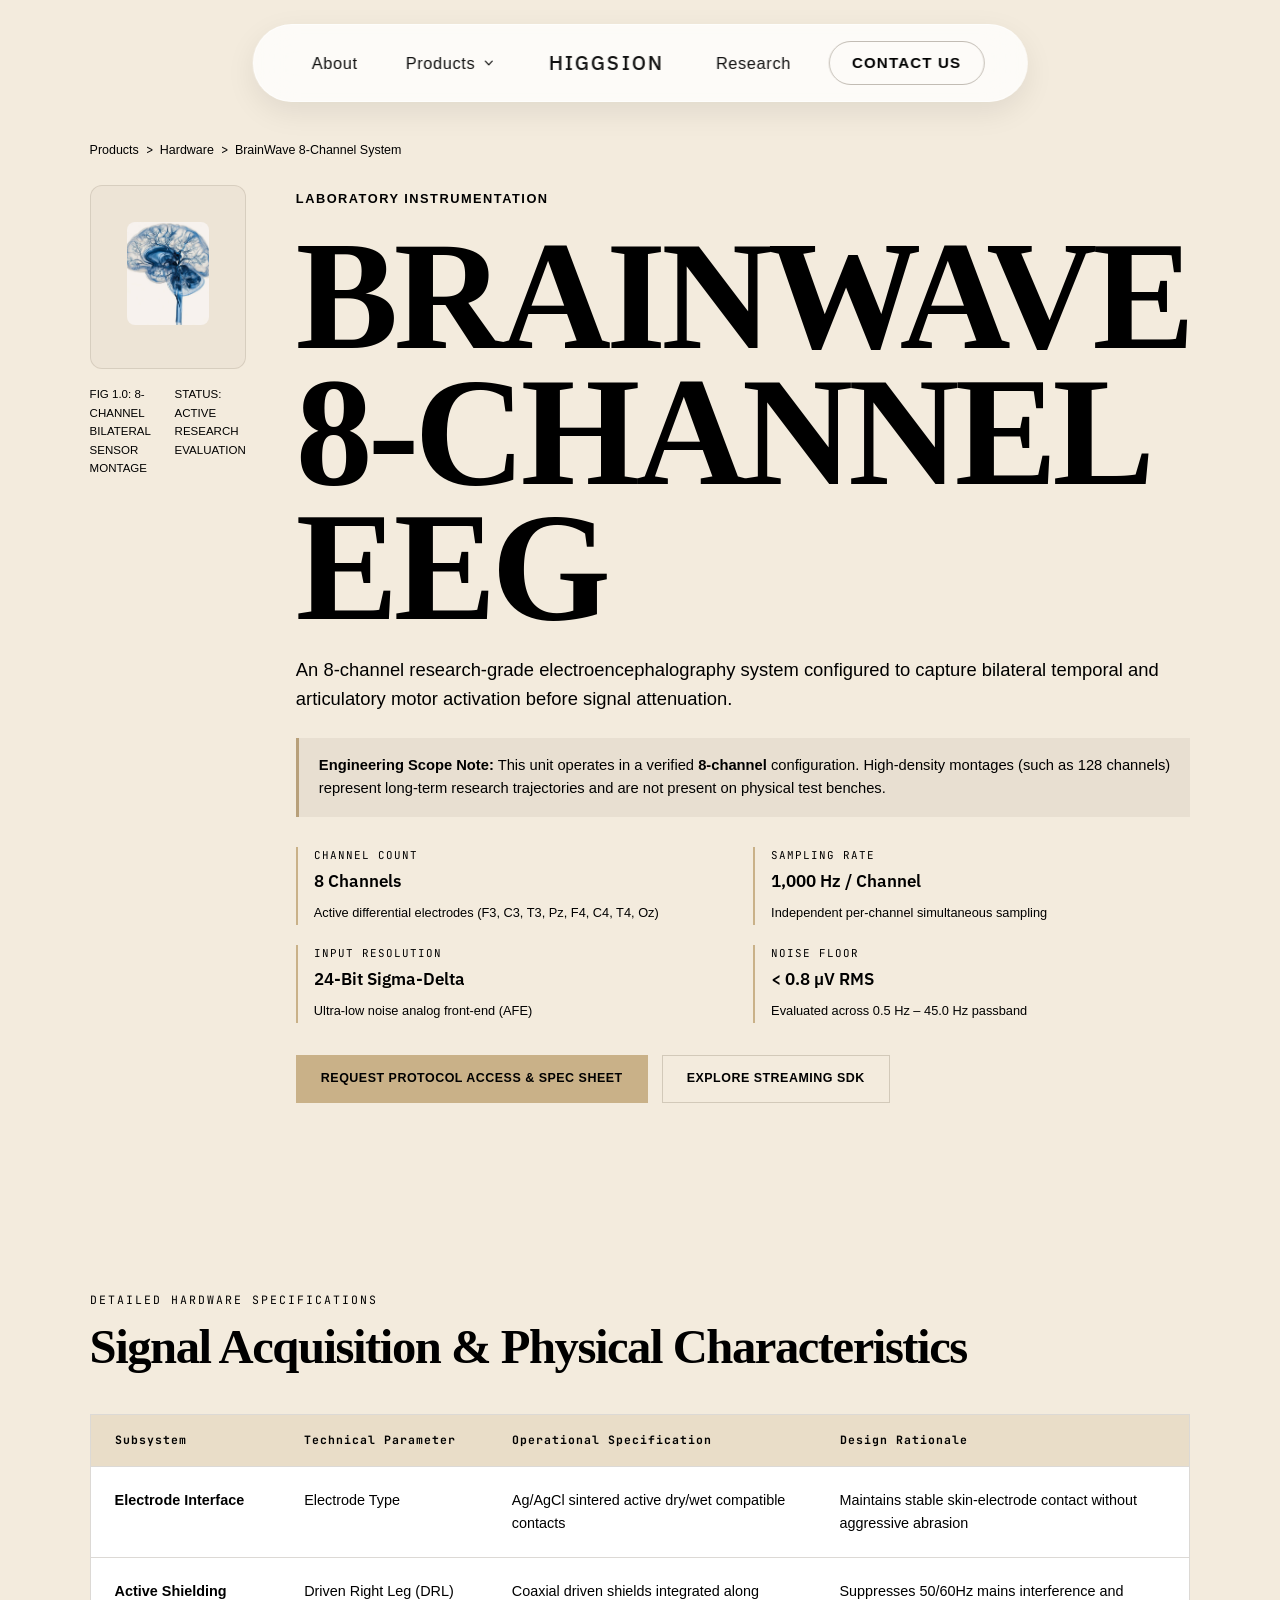
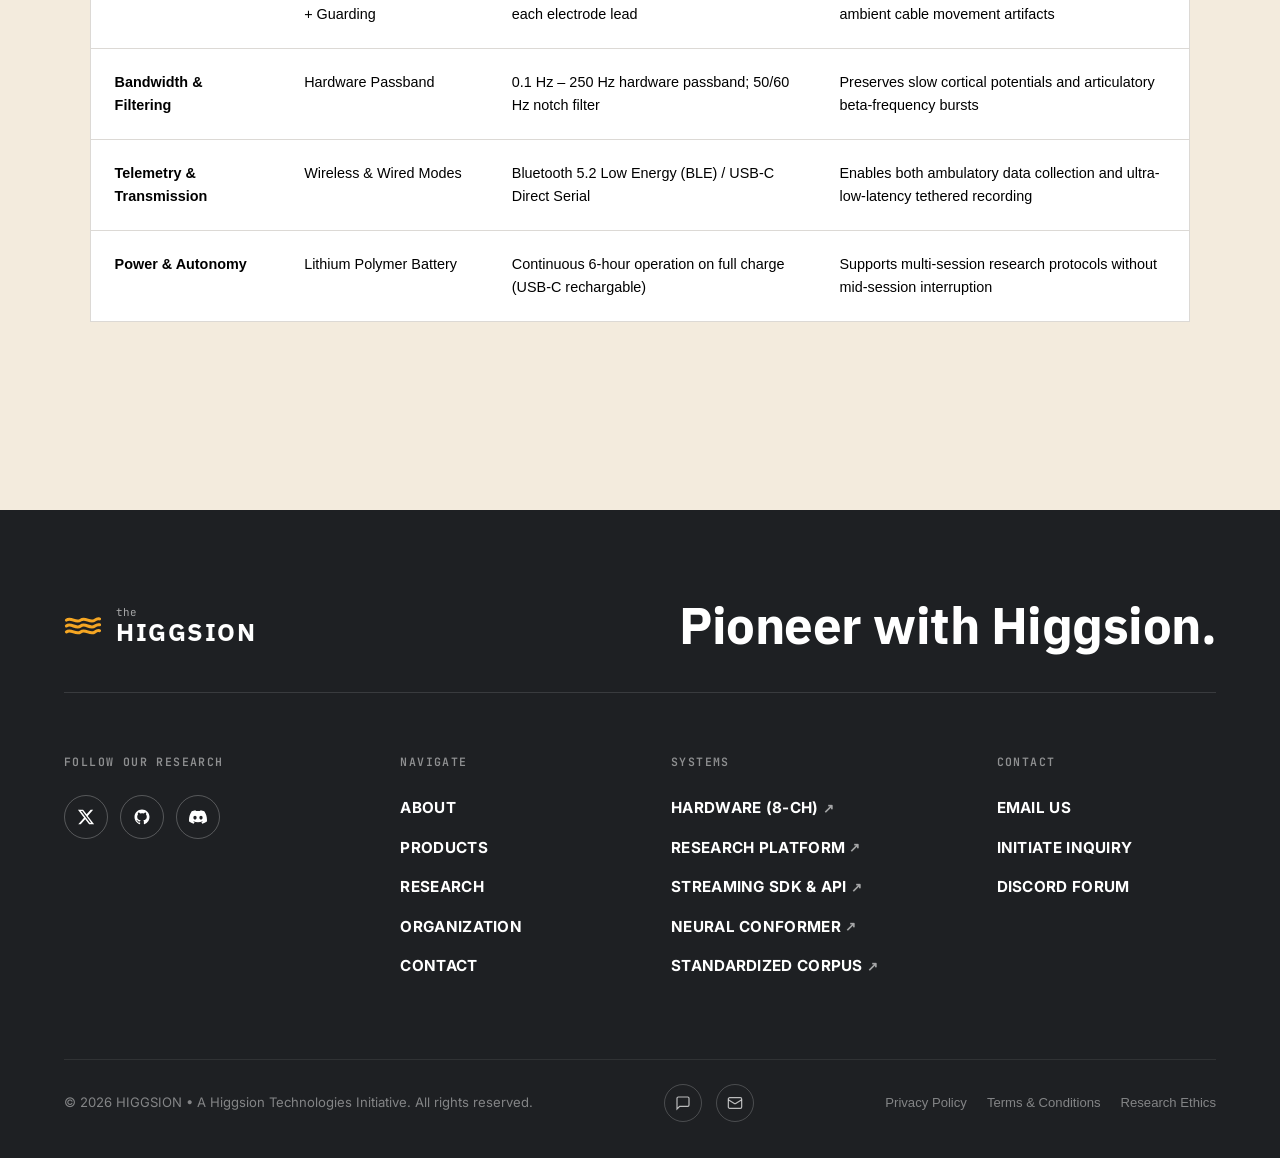
==== commit cc873d8c: "higgsion footer and herosection updated" ====
--- a/hardware-8ch.html
+++ b/hardware-8ch.html
@@ -296,62 +296,100 @@
     </main>
 
         <!-- GSAP-STYLE MINIMAL EDITORIAL LIGHT FOOTER -->
-        <footer class="site-footer gsap-style-footer" id="footer">
-            <div class="container footer-main-wrapper">
-                <div class="footer-top-grid">
-                    <div class="footer-newsletter-col">
-                        <h2 class="newsletter-headline">Keep in the loop with the Higgsion® newsletter.</h2>
-                        <form class="newsletter-form" id="newsletter-form" onsubmit="event.preventDefault();">
-                            <div class="newsletter-input-wrap">
-                                <input type="email" placeholder="Email Address" required class="newsletter-input">
-                                <button type="submit" class="newsletter-submit-btn" aria-label="Subscribe">
-                                    <svg viewBox="0 0 24 24" fill="none" stroke="currentColor" stroke-width="1.8">
-                                        <line x1="4" y1="12" x2="20" y2="12"></line>
-                                        <polyline points="14 6 20 12 14 18"></polyline>
-                                    </svg>
-                                </button>
-                            </div>
-                        </form>
-                    </div>
-
-                    <div class="footer-columns-group">
-                        <div class="footer-nav-col">
-                            <h4 class="col-title">HIGGSION</h4>
-                            <ul class="col-links">
-                                <li><a href="index.html#about">About</a></li>
-                                <li><a href="products.html">Products</a></li>
-                                <li><a href="hardware-8ch.html">Hardware (8-Ch)</a></li>
-                                <li><a href="software-research.html">Software Platform</a></li>
-                                <li><a href="software-sdk.html">SDK & API</a></li>
-                                <li><a href="software-dataset.html">Dataset Corpus</a></li>
-                                <li><a href="research.html">Research Spectrum</a></li>
-                                <li><a href="#contact" class="footer-contact-trigger">Contact Us</a></li>
-                            </ul>
-                        </div>
-
-                        <div class="footer-nav-col">
-                            <h4 class="col-title">Connect</h4>
-                            <ul class="col-links">
-                                <li><a href="https://discord.com" target="_blank" rel="noopener">Discord</a></li>
-                                <li><a href="https://linkedin.com" target="_blank" rel="noopener">LinkedIn</a></li>
-                                <li><a href="https://github.com" target="_blank" rel="noopener">GitHub</a></li>
-                                <li><a href="https://x.com" target="_blank" rel="noopener">X</a></li>
-                            </ul>
-                        </div>
-                    </div>
-                </div>
-
-                <div class="footer-bottom-flex">
-                    <div class="footer-copy-text">
-                        ©2026 HIGGSION – A Higgsion Technologies Inc. Initiative. All rights reserved.
-                    </div>
-                    <div class="footer-legal-group">
-                        <a href="#privacy">Privacy Policy.</a>
-                        <a href="#terms">Terms of Use.</a>
-                    </div>
-                </div>
-            </div>
-        </footer>
+            <!-- MINIMALIST EDITORIAL BLACK FOOTER (REFERENCE STYLE) -->
+    <footer class="ref-footer" id="footer">
+        <div class="ref-footer-container">
+            
+            <div class="ref-footer-top">
+                <div class="ref-footer-brand">
+                    <svg class="ref-footer-logo-wave" viewBox="0 0 32 20" fill="none" xmlns="http://www.w3.org/2000/svg">
+                        <path d="M2 5C6 2 10 8 14 5C18 2 22 8 26 5C28 3.5 30 4 30 4" stroke="#F5A623" stroke-width="2.5" stroke-linecap="round"/>
+                        <path d="M2 10C6 7 10 13 14 10C18 7 22 13 26 10C28 8.5 30 9 30 9" stroke="#F5A623" stroke-width="2.5" stroke-linecap="round"/>
+                        <path d="M2 15C6 12 10 18 14 15C18 12 22 18 26 15C28 13.5 30 14 30 14" stroke="#F5A623" stroke-width="2.5" stroke-linecap="round"/>
+                    </svg>
+                    <div class="ref-footer-brand-title">
+                        <span class="brand-subtext">the</span>
+                        <span class="brand-maintext">HIGGSION</span>
+                    </div>
+                </div>
+                <h2 class="ref-footer-heading">Pioneer with Higgsion.</h2>
+            </div>
+
+            <div class="ref-footer-divider"></div>
+
+            <div class="ref-footer-grid">
+                
+                <div class="ref-footer-col col-social">
+                    <span class="ref-col-label">Follow our research</span>
+                    <div class="ref-social-icons">
+                        <a href="https://x.com" target="_blank" rel="noopener" class="ref-circle-btn" aria-label="X (Twitter)">
+                            <svg viewBox="0 0 24 24" fill="currentColor"><path d="M18.244 2.25h3.308l-7.227 8.26 8.502 11.24H16.17l-5.214-6.817L4.99 21.75H1.68l7.73-8.835L1.254 2.25H8.08l4.713 6.231zm-1.161 17.52h1.833L7.084 4.126H5.117z"/></svg>
+                        </a>
+                        <a href="https://github.com" target="_blank" rel="noopener" class="ref-circle-btn" aria-label="GitHub">
+                            <svg viewBox="0 0 24 24" fill="currentColor"><path d="M12 2C6.477 2 2 6.484 2 12.017c0 4.425 2.865 8.18 6.839 9.504.5.092.682-.217.682-.483 0-.237-.008-.868-.013-1.703-2.782.605-3.369-1.343-3.369-1.343-.454-1.158-1.11-1.466-1.11-1.466-.908-.62.069-.608.069-.608 1.003.07 1.53 1.032 1.53 1.032.892 1.53 2.341 1.088 2.91.832.092-.647.35-1.088.636-1.338-2.22-.253-4.555-1.113-4.555-4.951 0-1.093.39-1.988 1.029-2.688-.103-.253-.446-1.272.098-2.65 0 0 .84-.27 2.75 1.026A9.564 9.564 0 0112 6.844c.85.004 1.705.115 2.504.337 1.909-1.296 2.747-1.027 2.747-1.027.546 1.379.202 2.398.1 2.651.64.7 1.028 1.595 1.028 2.688 0 3.848-2.339 4.695-4.566 4.943.359.309.678.92.678 1.855 0 1.338-.012 2.419-.012 2.747 0 .268.18.58.688.482A10.019 10.019 0 0022 12.017C22 6.484 17.522 2 12 2z"/></svg>
+                        </a>
+                        <a href="https://discord.com" target="_blank" rel="noopener" class="ref-circle-btn" aria-label="Discord">
+                            <svg viewBox="0 0 24 24" fill="currentColor"><path d="M20.317 4.37a19.791 19.791 0 00-4.885-1.515.074.074 0 00-.079.037c-.21.375-.444.864-.608 1.25a18.27 18.27 0 00-5.487 0 12.64 12.64 0 00-.617-1.25.077.077 0 00-.079-.037A19.736 19.736 0 003.677 4.37a.07.07 0 00-.032.027C.533 9.046-.32 13.58.099 18.057a.082.082 0 00.031.057 19.9 19.9 0 005.993 3.03.078.078 0 00.084-.028c.462-.63.874-1.295 1.226-1.994.021-.041.001-.09-.041-.106a13.107 13.107 0 01-1.872-.892.077.077 0 01-.008-.128 10.2 10.2 0 00.372-.292.074.074 0 01.077-.01c3.929 1.793 8.18 1.793 12.061 0a.074.074 0 01.078.01c.12.098.246.198.373.292a.077.077 0 01-.006.127 12.299 12.299 0 01-1.873.893.077.077 0 00-.041.107c.36.698.772 1.362 1.225 1.993a.076.076 0 00.084.028 19.839 19.839 0 006.002-3.03.077.077 0 00.032-.054c.5-5.177-.838-9.674-3.549-13.66a.061.061 0 00-.031-.028zM8.02 15.33c-1.183 0-2.157-1.085-2.157-2.419 0-1.333.956-2.419 2.157-2.419 1.21 0 2.176 1.096 2.157 2.42 0 1.333-.956 2.418-2.157 2.418zm7.975 0c-1.183 0-2.157-1.085-2.157-2.419 0-1.333.955-2.419 2.157-2.419 1.21 0 2.176 1.096 2.157 2.42 0 1.333-.946 2.418-2.157 2.418z"/></svg>
+                        </a>
+                    </div>
+                </div>
+
+                <div class="ref-footer-col">
+                    <span class="ref-col-label">NAVIGATE</span>
+                    <ul class="ref-col-links">
+                        <li><a href="index.html#about">ABOUT</a></li>
+                        <li><a href="products.html">PRODUCTS</a></li>
+                        <li><a href="research.html">RESEARCH</a></li>
+                        <li><a href="index.html#collaboration">ORGANIZATION</a></li>
+                        <li><a href="#contact" class="footer-contact-trigger">CONTACT</a></li>
+                    </ul>
+                </div>
+
+                <div class="ref-footer-col">
+                    <span class="ref-col-label">SYSTEMS</span>
+                    <ul class="ref-col-links">
+                        <li><a href="hardware-8ch.html">HARDWARE (8-CH) <span class="ext-arrow">&#x2197;</span></a></li>
+                        <li><a href="software-research.html">RESEARCH PLATFORM <span class="ext-arrow">&#x2197;</span></a></li>
+                        <li><a href="software-sdk.html">STREAMING SDK &amp; API <span class="ext-arrow">&#x2197;</span></a></li>
+                        <li><a href="software-models.html">NEURAL CONFORMER <span class="ext-arrow">&#x2197;</span></a></li>
+                        <li><a href="software-dataset.html">STANDARDIZED CORPUS <span class="ext-arrow">&#x2197;</span></a></li>
+                    </ul>
+                </div>
+
+                <div class="ref-footer-col">
+                    <span class="ref-col-label">CONTACT</span>
+                    <ul class="ref-col-links">
+                        <li><a href="mailto:research@higgsion.tech">EMAIL US</a></li>
+                        <li><a href="#contact" class="footer-contact-trigger">INITIATE INQUIRY</a></li>
+                        <li><a href="https://discord.com" target="_blank" rel="noopener">DISCORD FORUM</a></li>
+                    </ul>
+                </div>
+
+            </div>
+
+            <div class="ref-footer-bottom">
+                <div class="ref-copy">
+                    &copy; 2026 HIGGSION &bull; A Higgsion Technologies Initiative. All rights reserved.
+                </div>
+                
+                <div class="ref-center-actions">
+                    <a href="#contact" class="ref-action-pill footer-contact-trigger" aria-label="Chat / Inquiry">
+                        <svg viewBox="0 0 24 24" fill="none" stroke="currentColor" stroke-width="1.8"><path d="M21 15a2 2 0 0 1-2 2H7l-4 4V5a2 2 0 0 1 2-2h14a2 2 0 0 1 2 2z"></path></svg>
+                    </a>
+                    <a href="mailto:research@higgsion.tech" class="ref-action-pill" aria-label="Email">
+                        <svg viewBox="0 0 24 24" fill="none" stroke="currentColor" stroke-width="1.8"><rect x="2" y="4" width="20" height="16" rx="2"></rect><path d="m22 7-8.97 5.7a1.94 1.94 0 0 1-2.06 0L2 7"></path></svg>
+                    </a>
+                </div>
+
+                <div class="ref-legal-links">
+                    <a href="#privacy">Privacy Policy</a>
+                    <a href="#terms">Terms &amp; Conditions</a>
+                    <a href="#ethics">Research Ethics</a>
+                </div>
+            </div>
+
+        </div>
+    </footer>
     <script src="script.js"></script>
     <!-- Universal Accessible Modal Dialog -->
     <div class="modal-backdrop" id="universal-modal" aria-hidden="true" role="dialog" aria-modal="true" aria-labelledby="modal-title">
--- a/style.css
+++ b/style.css
@@ -6446,3 +6446,395 @@
 .site-footer.gsap-style-footer .footer-dots-pattern {
     background-image: radial-gradient(rgba(255, 255, 255, 0.12) 1px, transparent 1px) !important;
 }
+
+/* ==========================================================================
+   REFERENCE-STYLE HERO LANDING SECTION & TOP PILL NAVBAR
+   ========================================================================== */
+
+/* Top Floating Pill Navbar */
+header.navbar,
+.navbar {
+    top: 24px !important;
+    background: rgba(255, 255, 255, 0.78) !important;
+    backdrop-filter: blur(20px) !important;
+    -webkit-backdrop-filter: blur(20px) !important;
+    border: 1px solid rgba(255, 255, 255, 0.6) !important;
+    box-shadow: 0 10px 30px rgba(0, 0, 0, 0.08) !important;
+    border-radius: 9999px !important;
+    padding: 8px 24px !important;
+    max-width: 90vw !important;
+    width: auto !important;
+}
+
+.navbar .nav-item,
+.navbar .nav-dropdown-btn span,
+.navbar .nav-brand-highlight {
+    color: #111111 !important;
+    font-weight: 500 !important;
+}
+
+.navbar .dropdown-chevron-icon {
+    color: #111111 !important;
+}
+
+/* Reference Hero Section */
+.hero-reference-section {
+    position: relative !important;
+    min-height: 100vh !important;
+    width: 100% !important;
+    display: flex !important;
+    flex-direction: column !important;
+    justify-content: center !important;
+    align-items: center !important;
+    text-align: center !important;
+    padding: 120px 20px 60px 20px !important;
+    background: radial-gradient(circle at 50% 35%, rgba(200, 180, 150, 0.25) 0%, rgba(243, 235, 221, 0.95) 70%) !important;
+    background-color: #F3EBDD !important;
+    overflow: hidden !important;
+}
+
+.hero-ref-container {
+    max-width: 1100px !important;
+    margin: auto !important;
+    display: flex !important;
+    flex-direction: column !important;
+    align-items: center !important;
+    justify-content: center !important;
+    z-index: 2 !important;
+}
+
+.hero-ref-headline {
+    font-family: var(--font-display, var(--font-heading)), -apple-system, sans-serif !important;
+    font-size: clamp(2.8rem, 5.8vw, 5.4rem) !important;
+    font-weight: 800 !important;
+    color: #111111 !important;
+    line-height: 1.12 !important;
+    letter-spacing: -1px !important;
+    margin: 0 0 32px 0 !important;
+    max-width: 980px !important;
+}
+
+/* Yellow Highlight Accent */
+.hero-ref-highlight {
+    color: #F5A623 !important;
+}
+
+/* Rounded Pill CTA Button */
+.hero-ref-cta-wrap {
+    margin-top: 8px !important;
+}
+
+.hero-ref-btn {
+    display: inline-flex !important;
+    align-items: center !important;
+    justify-content: center !important;
+    background: #FFFFFF !important;
+    color: #111111 !important;
+    font-family: var(--font-ui), sans-serif !important;
+    font-size: 0.95rem !important;
+    font-weight: 600 !important;
+    padding: 14px 34px !important;
+    border-radius: 9999px !important;
+    border: 1px solid rgba(0, 0, 0, 0.08) !important;
+    text-decoration: none !important;
+    box-shadow: 0 8px 24px rgba(0, 0, 0, 0.08) !important;
+    transition: transform 0.25s ease, box-shadow 0.25s ease, background 0.2s ease !important;
+}
+
+.hero-ref-btn:hover {
+    transform: translateY(-2px) !important;
+    box-shadow: 0 14px 32px rgba(0, 0, 0, 0.14) !important;
+    background: #FAFAFA !important;
+}
+
+/* Bottom Full-Width Yellow Strip Banner */
+.hero-ref-bottom-bar {
+    position: absolute !important;
+    bottom: 0 !important;
+    left: 0 !important;
+    right: 0 !important;
+    width: 100% !important;
+    background: #F5A623 !important;
+    color: #111111 !important;
+    font-family: var(--font-ui), sans-serif !important;
+    font-size: clamp(0.85rem, 1.2vw, 1rem) !important;
+    font-weight: 500 !important;
+    padding: 14px 20px !important;
+    text-align: center !important;
+    z-index: 3 !important;
+    letter-spacing: 0.2px !important;
+}
+
+.hero-ref-bottom-bar strong {
+    font-weight: 700 !important;
+}
+
+@media (max-width: 768px) {
+    .hero-reference-section {
+        padding: 100px 16px 70px 16px !important;
+    }
+    .hero-ref-headline {
+        font-size: clamp(2.2rem, 8vw, 3.2rem) !important;
+    }
+    .hero-ref-bottom-bar {
+        font-size: 0.8rem !important;
+        padding: 10px 14px !important;
+    }
+}
+
+/* ==========================================================================
+   MINIMALIST PITCH-BLACK FOOTER (REFERENCE STYLE)
+   ========================================================================== */
+
+.ref-footer {
+    background-color: #000000 !important;
+    background: #000000 !important;
+    color: #FFFFFF !important;
+    padding: 90px 0 36px 0 !important;
+    width: 100% !important;
+    position: relative !important;
+    z-index: 10 !important;
+    border: none !important;
+    font-family: var(--font-ui), -apple-system, sans-serif !important;
+}
+
+.ref-footer-container {
+    max-width: 1360px !important;
+    width: 90% !important;
+    margin: 0 auto !important;
+    display: flex !important;
+    flex-direction: column !important;
+}
+
+/* Top Row */
+.ref-footer-top {
+    display: flex !important;
+    justify-content: space-between !important;
+    align-items: center !important;
+    margin-bottom: 40px !important;
+    flex-wrap: wrap !important;
+    gap: 24px !important;
+}
+
+.ref-footer-brand {
+    display: flex !important;
+    align-items: center !important;
+    gap: 14px !important;
+}
+
+.ref-footer-logo-wave {
+    width: 38px !important;
+    height: 24px !important;
+}
+
+.ref-footer-brand-title {
+    display: flex !important;
+    flex-direction: column !important;
+    line-height: 1 !important;
+}
+
+.ref-footer-brand-title .brand-subtext {
+    font-family: var(--font-mono), monospace !important;
+    font-size: 0.68rem !important;
+    color: rgba(255, 255, 255, 0.6) !important;
+    text-transform: lowercase !important;
+    margin-bottom: 2px !important;
+}
+
+.ref-footer-brand-title .brand-maintext {
+    font-family: var(--font-heading), sans-serif !important;
+    font-size: 1.55rem !important;
+    font-weight: 800 !important;
+    letter-spacing: 1.5px !important;
+    color: #FFFFFF !important;
+}
+
+.ref-footer-heading {
+    font-family: var(--font-display, var(--font-heading)), sans-serif !important;
+    font-size: clamp(2.2rem, 4vw, 3.8rem) !important;
+    font-weight: 800 !important;
+    color: #FFFFFF !important;
+    margin: 0 !important;
+    line-height: 1 !important;
+    letter-spacing: -0.5px !important;
+}
+
+/* Hairline Divider */
+.ref-footer-divider {
+    width: 100% !important;
+    height: 1px !important;
+    background: rgba(255, 255, 255, 0.12) !important;
+    margin-bottom: 60px !important;
+}
+
+/* Middle 4-Column Grid */
+.ref-footer-grid {
+    display: grid !important;
+    grid-template-columns: 1.3fr 1fr 1.25fr 1fr !important;
+    gap: clamp(30px, 4vw, 60px) !important;
+    margin-bottom: 80px !important;
+}
+
+.ref-footer-col {
+    display: flex !important;
+    flex-direction: column !important;
+}
+
+.ref-col-label {
+    font-family: var(--font-mono), monospace !important;
+    font-size: 0.72rem !important;
+    font-weight: 600 !important;
+    letter-spacing: 1.4px !important;
+    text-transform: uppercase !important;
+    color: rgba(255, 255, 255, 0.5) !important;
+    margin-bottom: 24px !important;
+}
+
+.ref-col-links {
+    list-style: none !important;
+    padding: 0 !important;
+    margin: 0 !important;
+    display: flex !important;
+    flex-direction: column !important;
+    gap: 14px !important;
+}
+
+.ref-col-links li a {
+    color: #FFFFFF !important;
+    font-family: var(--font-ui), sans-serif !important;
+    font-size: 0.95rem !important;
+    font-weight: 700 !important;
+    text-decoration: none !important;
+    letter-spacing: 0.3px !important;
+    display: inline-flex !important;
+    align-items: center !important;
+    gap: 4px !important;
+    transition: color 0.2s ease, transform 0.2s ease !important;
+}
+
+.ref-col-links li a:hover {
+    color: #F5A623 !important;
+    transform: translateX(2px) !important;
+}
+
+.ext-arrow {
+    font-size: 0.82rem !important;
+    color: rgba(255, 255, 255, 0.6) !important;
+}
+
+/* Social Circular Button (like Instagram button in reference) */
+.ref-social-icons {
+    display: flex !important;
+    gap: 12px !important;
+}
+
+.ref-circle-btn {
+    width: 44px !important;
+    height: 44px !important;
+    border-radius: 50% !important;
+    border: 1px solid rgba(255, 255, 255, 0.25) !important;
+    background: transparent !important;
+    color: #FFFFFF !important;
+    display: flex !important;
+    align-items: center !important;
+    justify-content: center !important;
+    text-decoration: none !important;
+    transition: all 0.22s ease !important;
+}
+
+.ref-circle-btn svg {
+    width: 18px !important;
+    height: 18px !important;
+}
+
+.ref-circle-btn:hover {
+    border-color: #FFFFFF !important;
+    background: rgba(255, 255, 255, 0.1) !important;
+    transform: scale(1.08) !important;
+}
+
+/* Bottom Bar */
+.ref-footer-bottom {
+    display: flex !important;
+    justify-content: space-between !important;
+    align-items: center !important;
+    font-size: 0.82rem !important;
+    color: rgba(255, 255, 255, 0.45) !important;
+    padding-top: 24px !important;
+    border-top: 1px solid rgba(255, 255, 255, 0.08) !important;
+    flex-wrap: wrap !important;
+    gap: 20px !important;
+}
+
+.ref-copy {
+    font-size: 0.82rem !important;
+    color: rgba(255, 255, 255, 0.45) !important;
+}
+
+.ref-center-actions {
+    display: flex !important;
+    align-items: center !important;
+    gap: 14px !important;
+}
+
+.ref-action-pill {
+    width: 38px !important;
+    height: 38px !important;
+    border-radius: 50% !important;
+    border: 1px solid rgba(255, 255, 255, 0.2) !important;
+    display: flex !important;
+    align-items: center !important;
+    justify-content: center !important;
+    color: rgba(255, 255, 255, 0.7) !important;
+    text-decoration: none !important;
+    transition: all 0.2s ease !important;
+}
+
+.ref-action-pill svg {
+    width: 16px !important;
+    height: 16px !important;
+}
+
+.ref-action-pill:hover {
+    border-color: #FFFFFF !important;
+    color: #FFFFFF !important;
+    background: rgba(255, 255, 255, 0.1) !important;
+    transform: translateY(-2px) !important;
+}
+
+.ref-legal-links {
+    display: flex !important;
+    gap: 20px !important;
+}
+
+.ref-legal-links a {
+    color: rgba(255, 255, 255, 0.45) !important;
+    text-decoration: none !important;
+    font-size: 0.82rem !important;
+    transition: color 0.2s ease !important;
+}
+
+.ref-legal-links a:hover {
+    color: #FFFFFF !important;
+}
+
+@media (max-width: 900px) {
+    .ref-footer-grid {
+        grid-template-columns: 1fr 1fr !important;
+        gap: 40px !important;
+    }
+    .ref-footer-top {
+        flex-direction: column !important;
+        align-items: flex-start !important;
+    }
+    .ref-footer-bottom {
+        flex-direction: column !important;
+        align-items: flex-start !important;
+    }
+}
+
+@media (max-width: 580px) {
+    .ref-footer-grid {
+        grid-template-columns: 1fr !important;
+    }
+}
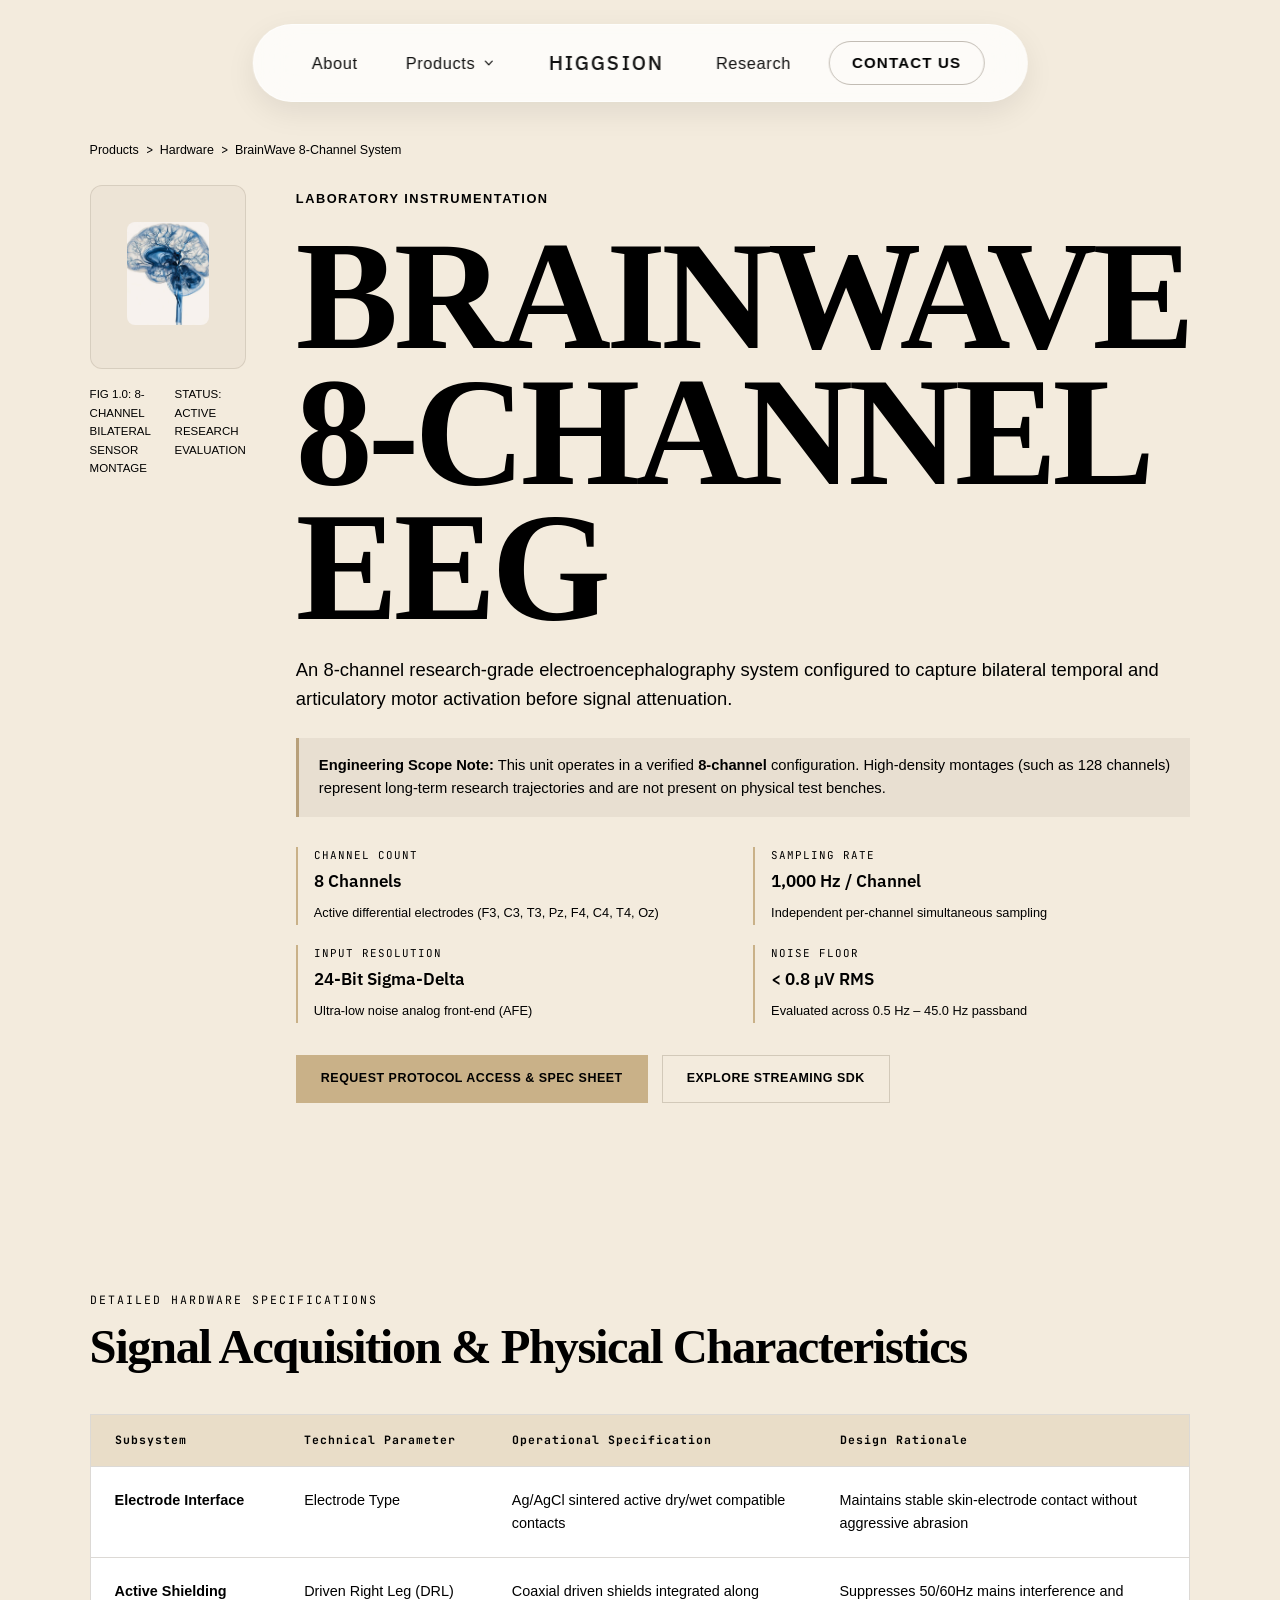
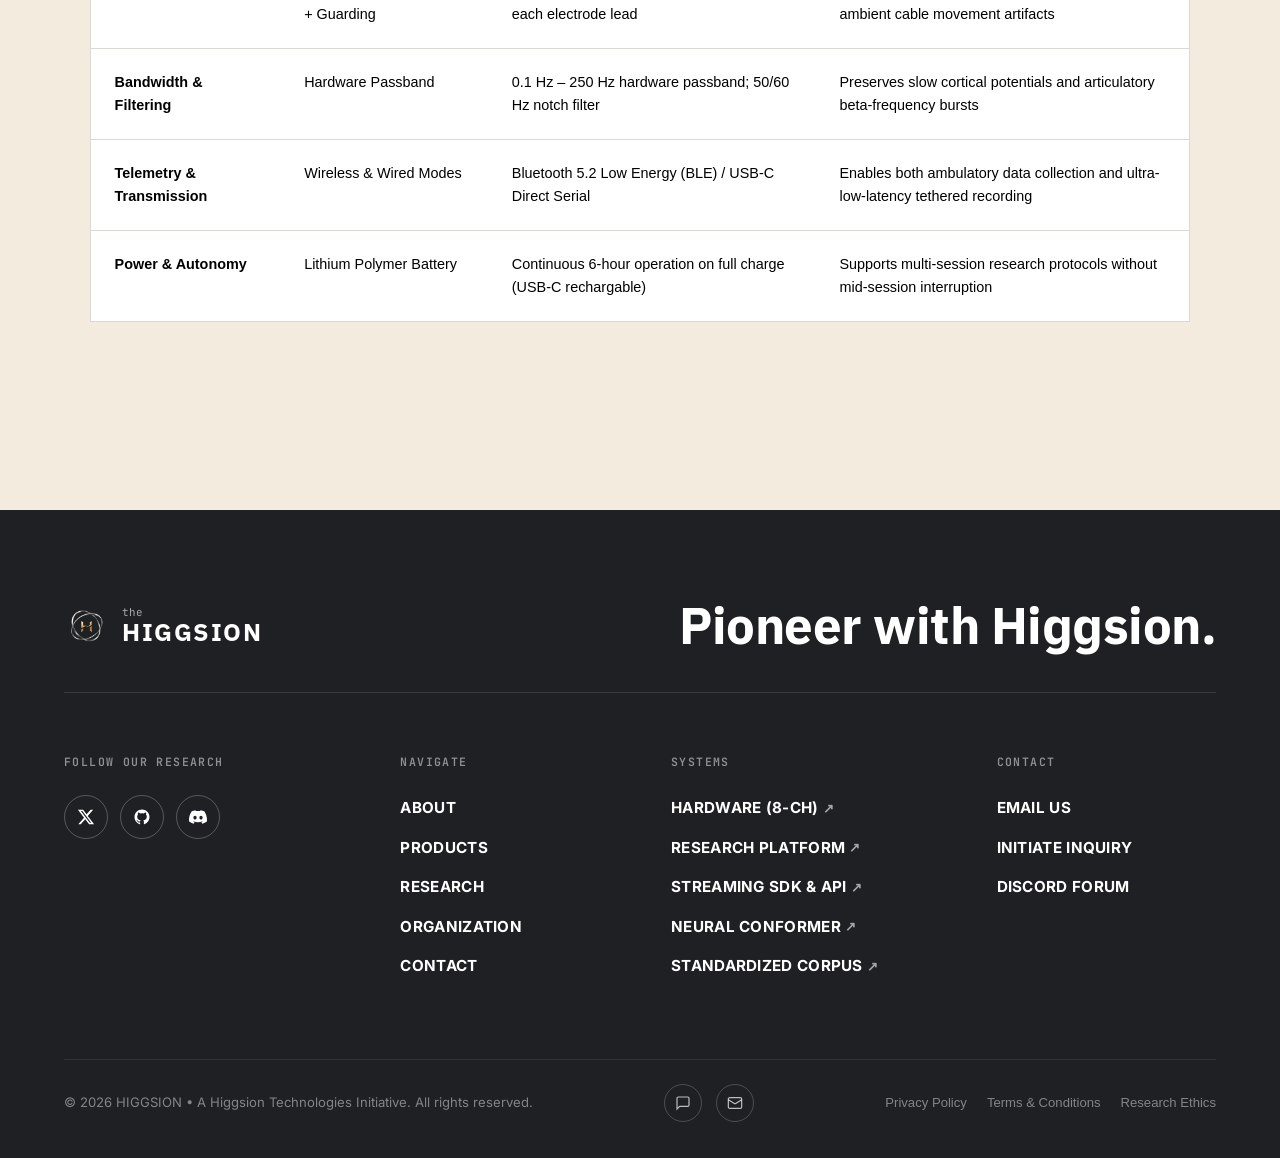
==== commit e5a878d7: "update1" ====
--- a/hardware-8ch.html
+++ b/hardware-8ch.html
@@ -302,11 +302,7 @@
             
             <div class="ref-footer-top">
                 <div class="ref-footer-brand">
-                    <svg class="ref-footer-logo-wave" viewBox="0 0 32 20" fill="none" xmlns="http://www.w3.org/2000/svg">
-                        <path d="M2 5C6 2 10 8 14 5C18 2 22 8 26 5C28 3.5 30 4 30 4" stroke="#F5A623" stroke-width="2.5" stroke-linecap="round"/>
-                        <path d="M2 10C6 7 10 13 14 10C18 7 22 13 26 10C28 8.5 30 9 30 9" stroke="#F5A623" stroke-width="2.5" stroke-linecap="round"/>
-                        <path d="M2 15C6 12 10 18 14 15C18 12 22 18 26 15C28 13.5 30 14 30 14" stroke="#F5A623" stroke-width="2.5" stroke-linecap="round"/>
-                    </svg>
+                    <img src="assets/brandlogo.png" alt="Higgsion Logo" class="ref-footer-logo-img">
                     <div class="ref-footer-brand-title">
                         <span class="brand-subtext">the</span>
                         <span class="brand-maintext">HIGGSION</span>
--- a/style.css
+++ b/style.css
@@ -6838,3 +6838,688 @@
         grid-template-columns: 1fr !important;
     }
 }
+
+/* ==========================================================================
+   MEGA MENU LIGHT BEIGE COLOR PALETTE (#e6daca)
+   ========================================================================== */
+
+/* Main dropdown container background & borders */
+.mega-dropdown-menu,
+.nav-dropdown-wrapper .mega-dropdown-menu {
+    background-color: #e6daca !important;
+    background: #e6daca !important;
+    border: 1px solid rgba(60, 45, 25, 0.18) !important;
+    box-shadow: 0 24px 50px rgba(60, 45, 25, 0.18), 0 4px 16px rgba(0, 0, 0, 0.06) !important;
+}
+
+/* Category column active and hover states */
+.mega-category-item:hover,
+.mega-category-item.active {
+    background: rgba(60, 45, 25, 0.08) !important;
+    border-color: rgba(60, 45, 25, 0.15) !important;
+}
+
+/* Vertical divider inside dropdown */
+.mega-vertical-divider {
+    background: rgba(60, 45, 25, 0.14) !important;
+}
+
+/* Tag badge (8-CH PRECISION MONTAGE, TARGET, etc.) */
+.headset-badge-tag {
+    background: rgba(60, 45, 25, 0.08) !important;
+    border-color: rgba(60, 45, 25, 0.22) !important;
+    color: #111111 !important;
+}
+
+/* Right preview card surface */
+.mega-card-frame {
+    background: rgba(255, 255, 255, 0.45) !important;
+    border: 1px solid rgba(60, 45, 25, 0.14) !important;
+}
+
+/* Sub-links hover background */
+.mega-sub-link:hover {
+    background: rgba(60, 45, 25, 0.06) !important;
+}
+
+/* Software list items on Software tab */
+.software-feature-item {
+    background: rgba(255, 255, 255, 0.35) !important;
+    border-color: rgba(60, 45, 25, 0.12) !important;
+}
+
+.software-feature-item:hover {
+    background: rgba(255, 255, 255, 0.6) !important;
+    border-color: rgba(60, 45, 25, 0.25) !important;
+}
+
+/* ==========================================================================
+   INTERMEDIATE SECTIONS: TECH PILLARS & SIGNAL PIPELINE
+   ========================================================================== */
+
+.tech-pillars-section,
+.signal-pipeline-section {
+    background-color: #F3EBDD !important;
+    padding: 90px 0 !important;
+    border-top: 1px solid rgba(60, 45, 25, 0.08) !important;
+}
+
+.section-lead-header {
+    margin-bottom: 48px !important;
+}
+
+.section-eyebrow-row {
+    display: flex !important;
+    align-items: center !important;
+    gap: 12px !important;
+    font-family: var(--font-mono, monospace) !important;
+    font-size: 0.72rem !important;
+    letter-spacing: 1.6px !important;
+    text-transform: uppercase !important;
+    margin-bottom: 12px !important;
+}
+
+.section-kicker {
+    color: #000000 !important;
+    font-weight: 700 !important;
+}
+
+.section-meta-divider {
+    color: rgba(60, 45, 25, 0.4) !important;
+}
+
+.section-tagline {
+    color: rgba(60, 45, 25, 0.7) !important;
+}
+
+.section-summary-lead {
+    font-size: 1.1rem !important;
+    color: rgba(0, 0, 0, 0.8) !important;
+    margin-top: 12px !important;
+    max-width: 760px !important;
+}
+
+/* 4-Pillars Grid */
+.pillars-quad-grid {
+    display: grid !important;
+    grid-template-columns: repeat(4, 1fr) !important;
+    gap: 24px !important;
+}
+
+.pillar-feature-card {
+    background: #ECE7DE !important;
+    border: 1px solid rgba(120, 92, 50, 0.12) !important;
+    border-radius: 14px !important;
+    padding: 28px 24px !important;
+    display: flex !important;
+    flex-direction: column !important;
+    justify-content: space-between !important;
+    transition: transform 0.25s ease, box-shadow 0.25s ease, border-color 0.25s ease !important;
+}
+
+.pillar-feature-card:hover {
+    transform: translateY(-4px) !important;
+    border-color: rgba(120, 92, 50, 0.35) !important;
+    box-shadow: 0 14px 32px rgba(60, 45, 25, 0.12) !important;
+}
+
+.pillar-card-top {
+    display: flex !important;
+    justify-content: space-between !important;
+    align-items: center !important;
+    margin-bottom: 18px !important;
+}
+
+.pillar-index {
+    font-family: var(--font-editorial, 'Big Shoulders Display'), sans-serif !important;
+    font-size: 1.8rem !important;
+    font-weight: 800 !important;
+    color: #000000 !important;
+    line-height: 1 !important;
+}
+
+.pillar-tag-badge {
+    font-family: var(--font-mono, monospace) !important;
+    font-size: 0.65rem !important;
+    letter-spacing: 1px !important;
+    background: rgba(60, 45, 25, 0.08) !important;
+    padding: 3px 8px !important;
+    border-radius: 4px !important;
+    color: #000000 !important;
+}
+
+.pillar-card-title {
+    font-family: var(--font-heading), sans-serif !important;
+    font-size: 1.2rem !important;
+    font-weight: 700 !important;
+    color: #000000 !important;
+    margin: 0 0 12px 0 !important;
+    line-height: 1.25 !important;
+}
+
+.pillar-card-text {
+    font-size: 0.92rem !important;
+    line-height: 1.55 !important;
+    color: rgba(0, 0, 0, 0.8) !important;
+    margin: 0 0 20px 0 !important;
+    flex-grow: 1 !important;
+}
+
+.pillar-spec-strip {
+    font-family: var(--font-mono, monospace) !important;
+    font-size: 0.72rem !important;
+    font-weight: 600 !important;
+    color: #000000 !important;
+    border-top: 1px solid rgba(60, 45, 25, 0.12) !important;
+    padding-top: 14px !important;
+}
+
+/* Pipeline Flow Grid */
+.pipeline-flow-grid {
+    display: grid !important;
+    grid-template-columns: repeat(4, 1fr) !important;
+    gap: 20px !important;
+}
+
+.pipeline-step-box {
+    background: #ECE7DE !important;
+    border: 1px solid rgba(120, 92, 50, 0.12) !important;
+    border-radius: 12px !important;
+    padding: 24px 20px !important;
+    display: flex !important;
+    flex-direction: column !important;
+    position: relative !important;
+}
+
+.pipeline-step-num {
+    font-family: var(--font-mono, monospace) !important;
+    font-size: 0.72rem !important;
+    font-weight: 700 !important;
+    letter-spacing: 1.2px !important;
+    color: #F5A623 !important;
+    margin-bottom: 12px !important;
+}
+
+.pipeline-step-title {
+    font-family: var(--font-heading), sans-serif !important;
+    font-size: 1.15rem !important;
+    font-weight: 700 !important;
+    color: #000000 !important;
+    margin: 0 0 10px 0 !important;
+}
+
+.pipeline-step-desc {
+    font-size: 0.9rem !important;
+    line-height: 1.5 !important;
+    color: rgba(0, 0, 0, 0.75) !important;
+    margin: 0 !important;
+}
+
+@media (max-width: 1024px) {
+    .pillars-quad-grid,
+    .pipeline-flow-grid {
+        grid-template-columns: repeat(2, 1fr) !important;
+    }
+}
+
+@media (max-width: 640px) {
+    .pillars-quad-grid,
+    .pipeline-flow-grid {
+        grid-template-columns: 1fr !important;
+    }
+}
+
+/* ==========================================================================
+   NEUROLOGICAL CHALLENGES: 5-CARD FILMSTRIP & OVERLAY (REFERENCE STYLE)
+   ========================================================================== */
+
+.challenges-filmstrip-section {
+    background-color: #F3EBDD !important;
+    padding: 110px 0 100px 0 !important;
+    position: relative !important;
+    overflow: hidden !important;
+    border: none !important;
+}
+
+.challenges-filmstrip-container {
+    max-width: 1440px !important;
+    margin: 0 auto !important;
+    display: flex !important;
+    flex-direction: column !important;
+    align-items: center !important;
+}
+
+/* Header */
+.challenges-ref-header {
+    text-align: center !important;
+    margin-bottom: 56px !important;
+    display: flex !important;
+    flex-direction: column !important;
+    align-items: center !important;
+    gap: 8px !important;
+}
+
+.challenges-ref-eyebrow {
+    font-family: var(--font-mono), monospace !important;
+    font-size: 0.78rem !important;
+    font-weight: 800 !important;
+    letter-spacing: 2px !important;
+    color: #F5A623 !important;
+    text-transform: uppercase !important;
+}
+
+.challenges-ref-title-row {
+    display: flex !important;
+    align-items: center !important;
+    justify-content: center !important;
+    gap: 16px !important;
+}
+
+.challenges-ref-wave {
+    width: 36px !important;
+    height: 24px !important;
+    flex-shrink: 0 !important;
+}
+
+.challenges-ref-title {
+    font-family: var(--font-display, var(--font-heading)), sans-serif !important;
+    font-size: clamp(2.6rem, 5vw, 4.4rem) !important;
+    font-weight: 800 !important;
+    color: #000000 !important;
+    letter-spacing: -1px !important;
+    line-height: 1.1 !important;
+    margin: 0 !important;
+}
+
+/* Stage & Cards Layout */
+.challenges-filmstrip-stage {
+    position: relative !important;
+    width: 100% !important;
+    display: flex !important;
+    justify-content: center !important;
+    align-items: center !important;
+}
+
+.filmstrip-cards-row {
+    display: grid !important;
+    grid-template-columns: 1.1fr 1fr 1.25fr 1fr 1.1fr !important;
+    gap: 18px !important;
+    align-items: center !important;
+    width: 100% !important;
+}
+
+.filmstrip-card {
+    position: relative !important;
+    border-radius: 24px !important;
+    overflow: hidden !important;
+    background: #E4D8C2 !important;
+    box-shadow: 0 16px 36px rgba(60, 45, 25, 0.16) !important;
+    transition: transform 0.3s cubic-bezier(0.16, 1, 0.3, 1), box-shadow 0.3s ease !important;
+}
+
+.filmstrip-card:hover {
+    transform: translateY(-6px) scale(1.02) !important;
+    box-shadow: 0 22px 50px rgba(60, 45, 25, 0.25) !important;
+}
+
+/* Staggered Heights */
+.card-dim-1 { height: 420px !important; }
+.card-dim-2 { height: 350px !important; }
+.card-dim-center { height: 480px !important; }
+.card-dim-4 { height: 360px !important; }
+.card-dim-5 { height: 410px !important; }
+
+.filmstrip-img {
+    width: 100% !important;
+    height: 100% !important;
+    object-fit: cover !important;
+    display: block !important;
+    filter: brightness(0.92) contrast(1.04) !important;
+    transition: transform 0.4s ease !important;
+}
+
+.filmstrip-card:hover .filmstrip-img {
+    transform: scale(1.05) !important;
+}
+
+.filmstrip-caption {
+    position: absolute !important;
+    bottom: 12px !important;
+    left: 14px !important;
+    font-family: var(--font-mono), monospace !important;
+    font-size: 0.68rem !important;
+    font-weight: 700 !important;
+    letter-spacing: 0.8px !important;
+    color: rgba(255, 255, 255, 0.9) !important;
+    background: rgba(0, 0, 0, 0.5) !important;
+    backdrop-filter: blur(4px) !important;
+    padding: 3px 8px !important;
+    border-radius: 6px !important;
+    z-index: 2 !important;
+}
+
+/* Center Statement Overlay */
+.filmstrip-statement-overlay {
+    position: absolute !important;
+    top: 50% !important;
+    left: 50% !important;
+    transform: translate(-50%, -50%) !important;
+    width: 90% !important;
+    max-width: 920px !important;
+    text-align: center !important;
+    z-index: 5 !important;
+    pointer-events: none !important;
+}
+
+.filmstrip-quote-text {
+    font-family: var(--font-display, var(--font-heading)), sans-serif !important;
+    font-size: clamp(2rem, 3.8vw, 3.6rem) !important;
+    font-weight: 800 !important;
+    color: #000000 !important;
+    line-height: 1.25 !important;
+    letter-spacing: -0.6px !important;
+    margin: 0 !important;
+    text-shadow: 0 4px 24px rgba(243, 235, 221, 0.85), 0 1px 4px rgba(255, 255, 255, 0.9) !important;
+}
+
+/* Yellow Highlighter Effect */
+.filmstrip-yellow-highlight {
+    position: relative !important;
+    color: #000000 !important;
+    z-index: 1 !important;
+    display: inline-block !important;
+}
+
+.filmstrip-yellow-highlight::after {
+    content: "" !important;
+    position: absolute !important;
+    left: -4px !important;
+    right: -4px !important;
+    bottom: 4px !important;
+    height: 40% !important;
+    background-color: rgba(245, 166, 35, 0.7) !important;
+    z-index: -1 !important;
+    border-radius: 4px !important;
+}
+
+/* Responsive */
+@media (max-width: 991px) {
+    .filmstrip-cards-row {
+        grid-template-columns: repeat(3, 1fr) !important;
+    }
+    .card-dim-1, .card-dim-5 {
+        display: none !important;
+    }
+    .card-dim-center {
+        height: 400px !important;
+    }
+    .card-dim-2, .card-dim-4 {
+        height: 330px !important;
+    }
+}
+
+@media (max-width: 640px) {
+    .filmstrip-cards-row {
+        grid-template-columns: 1fr !important;
+        gap: 12px !important;
+    }
+    .card-dim-2, .card-dim-4 {
+        display: none !important;
+    }
+    .card-dim-center {
+        height: 360px !important;
+    }
+    .filmstrip-quote-text {
+        font-size: 1.8rem !important;
+    }
+}
+
+/* ==========================================================================
+   SECTIONS: TRANSLATIONAL IMPACT & RESEARCH RIGOR
+   ========================================================================== */
+
+/* 1. Translational Impact Section */
+.translational-impact-section {
+    background-color: #F3EBDD !important;
+    padding: 100px 0 !important;
+    border-top: 1px solid rgba(60, 45, 25, 0.08) !important;
+}
+
+.impact-triad-grid {
+    display: grid !important;
+    grid-template-columns: repeat(3, 1fr) !important;
+    gap: 28px !important;
+    margin-top: 16px !important;
+}
+
+.impact-card {
+    background: #ECE7DE !important;
+    border: 1px solid rgba(120, 92, 50, 0.12) !important;
+    border-radius: 18px !important;
+    padding: 36px 30px !important;
+    display: flex !important;
+    flex-direction: column !important;
+    justify-content: space-between !important;
+    box-shadow: 0 12px 30px rgba(60, 45, 25, 0.08) !important;
+    transition: transform 0.28s cubic-bezier(0.16, 1, 0.3, 1), box-shadow 0.28s ease, border-color 0.28s ease !important;
+}
+
+.impact-card:hover {
+    transform: translateY(-5px) !important;
+    border-color: rgba(120, 92, 50, 0.35) !important;
+    box-shadow: 0 18px 45px rgba(60, 45, 25, 0.15) !important;
+}
+
+.impact-card-header {
+    display: flex !important;
+    justify-content: space-between !important;
+    align-items: center !important;
+    margin-bottom: 20px !important;
+}
+
+.impact-roman-num {
+    font-family: var(--font-editorial, 'Big Shoulders Display'), sans-serif !important;
+    font-size: 2.2rem !important;
+    font-weight: 800 !important;
+    color: #000000 !important;
+    line-height: 1 !important;
+}
+
+.impact-badge {
+    font-family: var(--font-mono, monospace) !important;
+    font-size: 0.68rem !important;
+    font-weight: 700 !important;
+    letter-spacing: 1px !important;
+    background: rgba(60, 45, 25, 0.08) !important;
+    color: #000000 !important;
+    padding: 4px 10px !important;
+    border-radius: 9999px !important;
+    border: 1px solid rgba(60, 45, 25, 0.12) !important;
+}
+
+.impact-card-title {
+    font-family: var(--font-heading), sans-serif !important;
+    font-size: 1.45rem !important;
+    font-weight: 700 !important;
+    color: #000000 !important;
+    line-height: 1.25 !important;
+    margin: 0 0 14px 0 !important;
+}
+
+.impact-card-desc {
+    font-size: 0.96rem !important;
+    line-height: 1.65 !important;
+    color: rgba(0, 0, 0, 0.82) !important;
+    margin: 0 0 28px 0 !important;
+    flex-grow: 1 !important;
+}
+
+.impact-metrics-strip {
+    display: grid !important;
+    grid-template-columns: 1fr 1fr !important;
+    gap: 16px !important;
+    border-top: 1px solid rgba(60, 45, 25, 0.12) !important;
+    padding-top: 18px !important;
+}
+
+.metric-stat-item {
+    display: flex !important;
+    flex-direction: column !important;
+    gap: 2px !important;
+}
+
+.metric-stat-item .stat-num {
+    font-family: var(--font-mono, monospace) !important;
+    font-size: 1.05rem !important;
+    font-weight: 800 !important;
+    color: #000000 !important;
+}
+
+.metric-stat-item .stat-lbl {
+    font-family: var(--font-mono, monospace) !important;
+    font-size: 0.62rem !important;
+    letter-spacing: 0.8px !important;
+    color: rgba(60, 45, 25, 0.7) !important;
+    text-transform: uppercase !important;
+}
+
+/* 2. Research Rigor Section */
+.research-rigor-section {
+    background-color: #F3EBDD !important;
+    padding: 60px 0 110px 0 !important;
+    border-top: 1px solid rgba(60, 45, 25, 0.08) !important;
+}
+
+.rigor-banner-frame {
+    background: #EBE5DB !important;
+    border: 1px solid rgba(120, 92, 50, 0.18) !important;
+    border-radius: 24px !important;
+    padding: clamp(36px, 5vw, 64px) !important;
+    display: grid !important;
+    grid-template-columns: 1.35fr 1fr !important;
+    gap: clamp(36px, 5vw, 64px) !important;
+    align-items: center !important;
+    box-shadow: 0 16px 40px rgba(60, 45, 25, 0.08) !important;
+}
+
+.rigor-eyebrow {
+    font-family: var(--font-mono, monospace) !important;
+    font-size: 0.72rem !important;
+    font-weight: 800 !important;
+    letter-spacing: 1.8px !important;
+    color: #F5A623 !important;
+    text-transform: uppercase !important;
+    display: block !important;
+    margin-bottom: 12px !important;
+}
+
+.rigor-heading {
+    font-family: var(--font-display, var(--font-heading)), sans-serif !important;
+    font-size: clamp(2.2rem, 3.8vw, 3.2rem) !important;
+    font-weight: 800 !important;
+    color: #000000 !important;
+    line-height: 1.15 !important;
+    margin: 0 0 16px 0 !important;
+    letter-spacing: -0.4px !important;
+}
+
+.rigor-body {
+    font-size: 1.05rem !important;
+    line-height: 1.65 !important;
+    color: rgba(0, 0, 0, 0.8) !important;
+    margin: 0 0 28px 0 !important;
+}
+
+.rigor-checklist {
+    display: flex !important;
+    flex-direction: column !important;
+    gap: 14px !important;
+    margin-bottom: 36px !important;
+}
+
+.check-item {
+    display: flex !important;
+    align-items: center !important;
+    gap: 12px !important;
+    font-size: 0.95rem !important;
+    color: #000000 !important;
+    font-weight: 500 !important;
+}
+
+.check-icon {
+    width: 20px !important;
+    height: 20px !important;
+    color: #F5A623 !important;
+    flex-shrink: 0 !important;
+}
+
+.rigor-action-row {
+    display: flex !important;
+    gap: 16px !important;
+    flex-wrap: wrap !important;
+}
+
+.rigor-stats-column {
+    display: flex !important;
+    flex-direction: column !important;
+    gap: 16px !important;
+}
+
+.rigor-stat-card {
+    background: #F3EBDD !important;
+    border: 1px solid rgba(120, 92, 50, 0.15) !important;
+    border-radius: 14px !important;
+    padding: 22px 24px !important;
+    display: flex !important;
+    flex-direction: column !important;
+    gap: 4px !important;
+    box-shadow: 0 8px 20px rgba(60, 45, 25, 0.05) !important;
+}
+
+.rigor-card-num {
+    font-family: var(--font-editorial, 'Big Shoulders Display'), sans-serif !important;
+    font-size: 2.4rem !important;
+    font-weight: 900 !important;
+    color: #000000 !important;
+    line-height: 1 !important;
+}
+
+.rigor-card-label {
+    font-family: var(--font-heading), sans-serif !important;
+    font-size: 1.05rem !important;
+    font-weight: 700 !important;
+    color: #000000 !important;
+}
+
+.rigor-card-sub {
+    font-size: 0.82rem !important;
+    color: rgba(60, 45, 25, 0.75) !important;
+    font-family: var(--font-mono, monospace) !important;
+}
+
+@media (max-width: 1024px) {
+    .impact-triad-grid {
+        grid-template-columns: 1fr !important;
+    }
+    .rigor-banner-frame {
+        grid-template-columns: 1fr !important;
+    }
+}
+
+/* ==========================================================================
+   FOOTER HIGGSION LOGO STYLING
+   ========================================================================== */
+
+.ref-footer-logo-img {
+    height: 38px !important;
+    width: auto !important;
+    max-width: 44px !important;
+    object-fit: contain !important;
+    display: block !important;
+}
+
+.ref-footer-brand {
+    display: flex !important;
+    align-items: center !important;
+    gap: 14px !important;
+}
